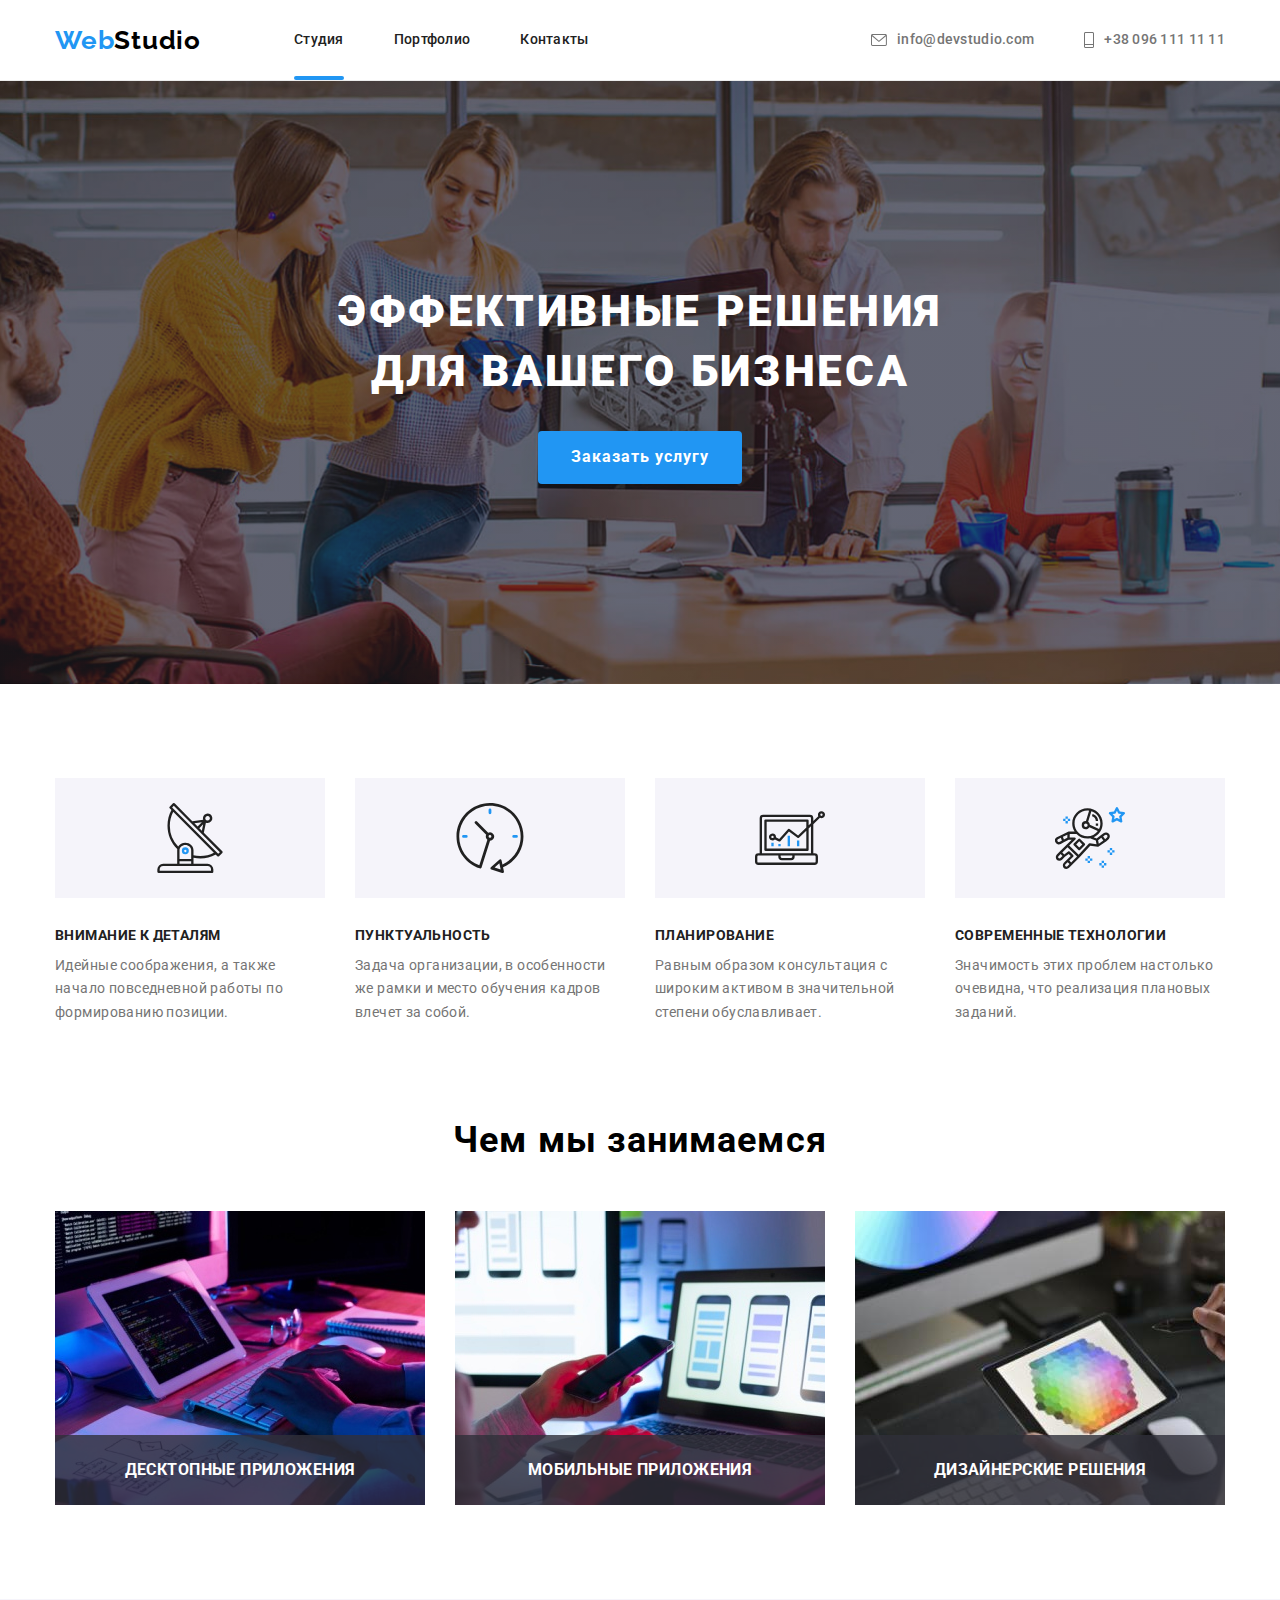
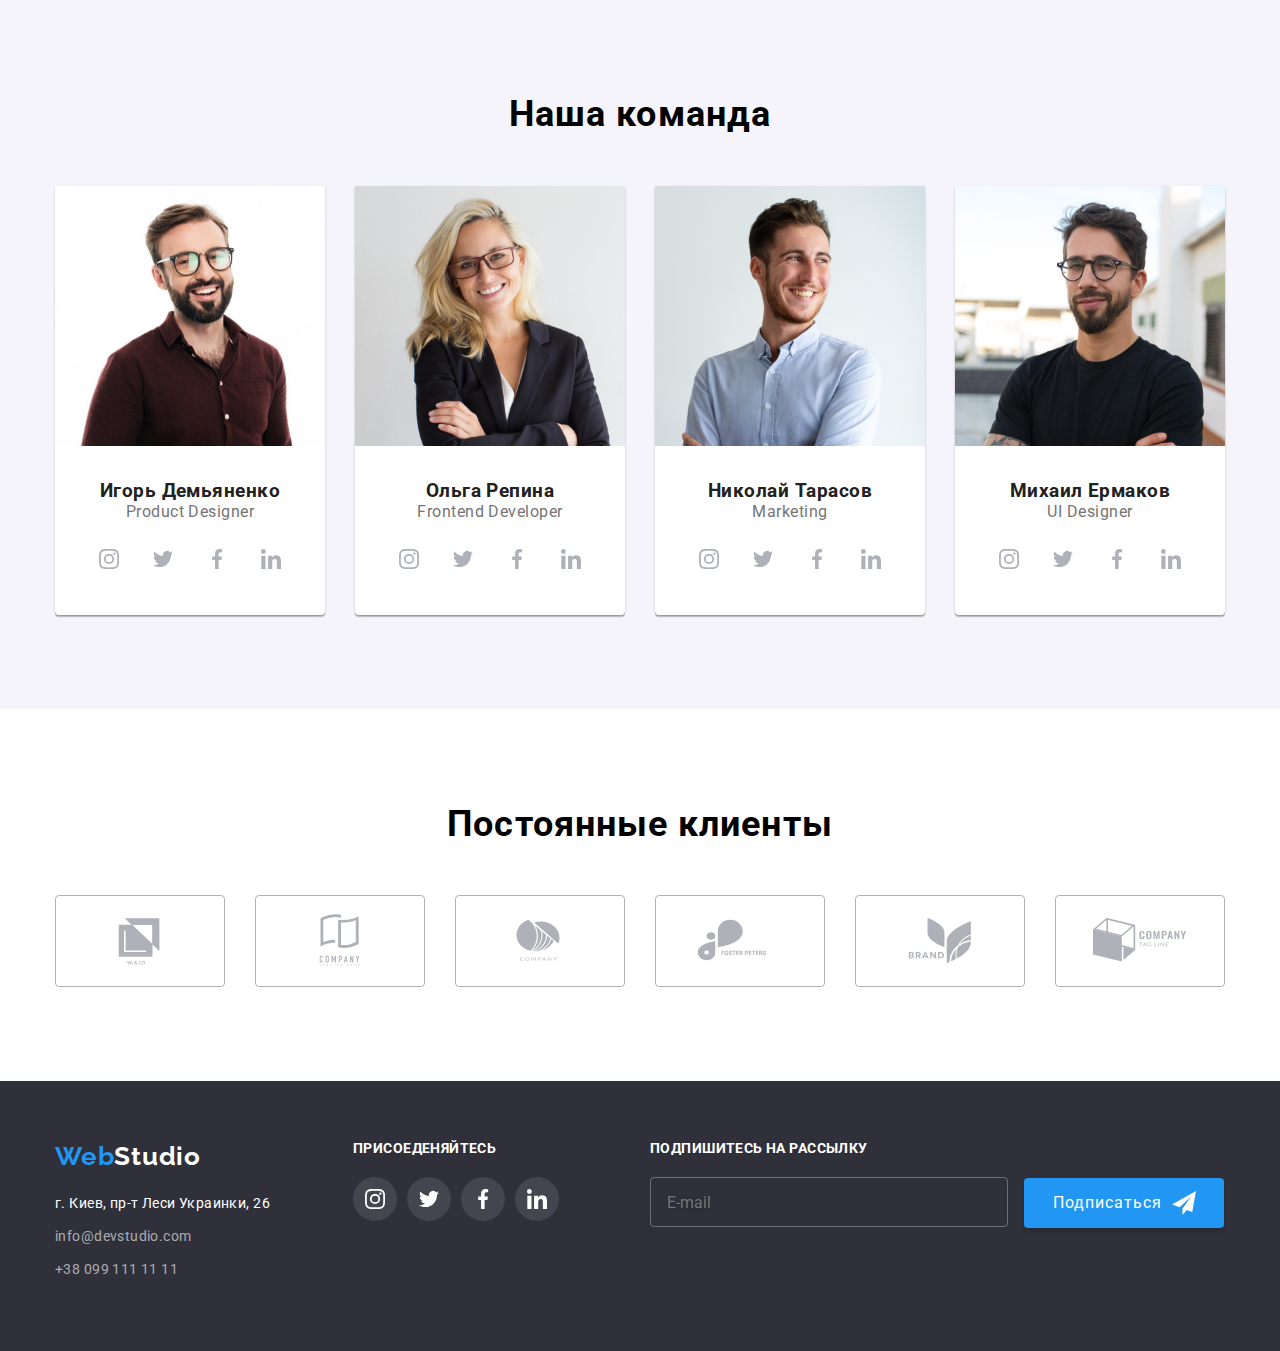
==== index.html @ f3996007 "1" ====
<!DOCTYPE html>
<html lang="en">

<head>
    <meta charset="UTF-8">
    <meta http-equiv="X-UA-Compatible" content="IE=edge">
    <meta name="viewport" content="width=device-width, initial-scale=1.0">
    <title>WebStudio</title>
    <link rel="stylesheet" href="./css/main.min.css">
    <link href="https://fonts.googleapis.com/css2?family=Raleway:wght@700&family=Roboto:wght@400;500;700;900&display=swap"
        rel="stylesheet">
    <!--<link rel="stylesheet" href="./css/styles.css">-->
</head>

<body>
    <!--Навигация по сайту-->
    <header class="header">
        <div class="header-container container">
        <nav class="site-nav" >
            <a href="./index.html" class="logo"><span class="logo-blue">Web</span><span class="logo-black">Studio</span></a>
            <ul class="site-nav site-nav__list" >
                <li class="site-nav__item"> <a href="./index.html" class="site-nav__link site-nav__link--current" >Студия</a></li>
                <li class="site-nav__item"> <a href="./portfolio.html" class="site-nav__link" >Портфолио</a></li>
                <li class="site-nav__item"> <a href="#" class="site-nav__link" >Контакты</a></li>
            </ul>
        </nav>
        <ul class="nav list">
            <li class="nav__item"><a  href="mailto:info@devstudio.com" class="nav__contact "><svg width="10" height="16" class="nav__icon">
                <use href="./images/icons.svg#envelope"></use>
            </svg> info@devstudio.com</a></li>
            <li class="nav__item"><a class="nav__contact " href="tel:+380961111111"><svg  width="16" height="12" class="nav__icon nav__icon--size">
                <use href="./images/icons.svg#phone"></use>
            </svg>+38 096 111 11 11</a></li>
        </ul>
        </div>
    </header>
    <main>
        <!--Герой-->
        <section class="hero">
            <h1 class="hero__text">Эффективные решения<br/> для вашего бизнеса</h1>
            <button type="button" class="hero__button" data-modal-open >Заказать услугу</button>
        </section>

        <section class="section">
            <div class="container">
            <!--заголовок который будет скрыт <h2> Наши ценности </h2>-->
            <ul class="list values">
                <li class="values__item">
                    <div class="values__icon">
                        <svg  width="70px" height="70px">
                            <use href="./images/icons.svg#antenna">
                            </use>
                        </svg>
                    </div>
                    <h3 class="values__heading">Внимание к деталям</h3>
                    <p class="values__text">Идейные соображения, а также начало повседневной работы по формированию позиции.</p>
                </li>
                <li class="values__item">
                    <div class="values__icon">
                        <svg  width="70" height="70">
                            <use href="./images/icons.svg#clock" ></use>
                        </svg>
                    </div>
                    <h3 class="values__heading">Пунктуальность</h3>
                    <p class="values__text">Задача организации, в особенности же рамки и место обучения кадров влечет за собой.</p>
                </li>
                <li class="values__item">
                    <div class="values__icon">
                        <svg  width="70" height="70">
                            <use href="./images/icons.svg#diagram" ></use>
                        </svg>
                    </div>
                    <h3 class="values__heading">Планирование</h3>
                    <p class="values__text">Равным образом консультация с широким активом в значительной степени обуславливает.</p>
                </li>
                <li class="values__item">
                    <div class="values__icon">
                        <svg  width="70" height="70">
                            <use href="./images/icons.svg#astronaut"></use>
                        </svg>
                    </div>
                    <h3 class="values__heading">Современные технологии </h3>
                    <p class="values__text">Значимость этих проблем настолько очевидна, что реализация плановых заданий.</p>
                </li>
            </ul>
            </div>
        </section>
        <!--Чем мы занимаемся-->
        <section class="inform">
            <div class="container">
            <h2 class="title">Чем мы занимаемся</h2>
            <ul class="list inform__list">
                <li class="inform__item"> 
                    <div class="inform__link"> <a href="#"><img src="./images/box1.jpg" width="370" alt="Структура проекта">
                    <div class="inform__title"><h3>Десктопные приложения</h3></div></a></div>
                </li>
                <li class="inform__item"> 
                    <div class="inform__link"> <a href="#"><img src="./images/box2.jpg" width="370" alt="Оптимизация">
                    <div class="inform__title"><h3>Мобильные приложения</h3></div></a></div>
                </li>
                <li class="inform__item"> <div class="inform__link"> <a href="#"><img src="./images/box3.jpg" width="370" alt="Дизайн">
                    <div class="inform__title"><h3>Дизайнерские решения</h3></div></a></div></li>
            </ul>
            </div>
        </section>
        <!--Наша команда-->
        <section class="team section">
            <div class="container">
<h2 class="title">Наша команда</h2>
<ul class="list team__list">
    <li class="team__item"><img src="./images/igor.jpg" width="270" alt="Игорь">
       <div class="team__container"><h3 class="team__title">Игорь Демьяненко</h3>
        <p class="team__text">Product Designer</p>
        <div class="card">
            <ul class="card__list list">
                <li><a href="#"  class="card__link"><svg width="20" height="20" class="card__icon">
                    <use href="./images/icons.svg#instagram"></use>
                </svg></a></li>
                <li><a href="#" class="card__link"><svg width="20" height="20" class="card__icon">
                    <use href="./images/icons.svg#twitter"></use>
                </svg></a></li>
                <li><a href="#" class="card__link"><svg width="20" height="20"class="card__icon">
                    <use href="./images/icons.svg#facebook"></use>
                </svg></a></li>
                <li><a href="#" class="card__link"><svg width="20" height="20"class="card__icon">
                    <use href="./images/icons.svg#linkedin"></use>
                </svg></a></li>
            </ul>
        </div>
        </div>
    </li>
    <li class="team__item"><img src="./images/olga.jpg" width="270" alt="Ольга">
    <div class="team__container"> <h3 class="team__title">Ольга Репина</h3>
        <p class="team__text">Frontend Developer</p>
        <div class="card">
            <ul class="card__list list">
                <li><a href="" class="card__link"><svg width="20" height="20" class="card__icon">
                            <use href="./images/icons.svg#instagram"></use>
                        </svg></a></li>
                <li><a href="" class="card__link"><svg width="20" height="20" class="card__icon">
                            <use href="./images/icons.svg#twitter"></use>
                        </svg></a></li>
                <li><a href="" class="card__link"><svg width="20" height="20" class="card__icon">
                            <use href="./images/icons.svg#facebook"></use>
                        </svg></a></li>
                <li><a href="" class="card__link"><svg width="20" height="20" class="card__icon">
                            <use href="./images/icons.svg#linkedin"></use>
                        </svg></a></li>
            </ul>
        </div>
    </div>
    </li>
    <li class="team__item"><img src="./images/tarasov.jpg" width="270" alt="Николай">
    <div class="team__container"> <h3 class="team__title">Николай Тарасов</h3>
        <p class="team__text">Marketing</p>
        <div class="card">
            <ul class="card__list list">
                <li><a href="" class="card__link"><svg width="20" height="20" class="card__icon">
                            <use href="./images/icons.svg#instagram"></use>
                        </svg></a></li>
                <li><a href="" class="card__link"><svg width="20" height="20" class="card__icon">
                            <use href="./images/icons.svg#twitter"></use>
                        </svg></a></li>
                <li><a href="" class="card__link"><svg width="20" height="20" class="card__icon">
                            <use href="./images/icons.svg#facebook"></use>
                        </svg></a></li>
                <li><a href="" class="card__link"><svg width="20" height="20" class="card__icon">
                            <use href="./images/icons.svg#linkedin"></use>
                        </svg></a></li>
            </ul>
        </div>
    </div>
    </li>
    <li class="team__item"><img src="./images/ermakov.jpg" width="270" alt="Михаил">
        <div class="team__container"><h3 class="team__title">Михаил Ермаков</h3>
        <p class="team__text">UI Designer</p>
        <div class="card">
            <ul class="card__list list">
                <li><a href="" class="card__link"><svg width="20" height="20" class="card__icon">
                            <use href="./images/icons.svg#instagram"></use>
                        </svg></a></li>
                <li><a href="" class="card__link"><svg width="20" height="20" class="card__icon">
                            <use href="./images/icons.svg#twitter"></use>
                        </svg></a></li>
                <li><a href="" class="card__link"><svg width="20" height="20" class="card__icon">
                            <use href="./images/icons.svg#facebook"></use>
                        </svg></a></li>
                <li><a href="" class="card__link"><svg width="20" height="20" class="card__icon">
                            <use href="./images/icons.svg#linkedin"></use>
                        </svg></a></li>
            </ul>
        </div>
    </div>
    </li>
</ul>
            </div>
           <!--Постоянные клиенты-->
        </section>
        <section class="section">
            <div class="container">
                <h2 class="title">Постоянные клиенты</h2>
                    <ul class="client list">
                        <li><a href="#" class="client__link">
                            <svg width="106" height="60">
                            <use href="./images/icons.svg#logo-0"></use></svg></a></li>
                        <li ><a href="#"class="client__link">
                            <svg width="106" height="60">
                            <use href="./images/icons.svg#logo-1"></use></svg></a></li>
                        <li><a href="#" class="client__link">
                            <svg width="106" height="60">
                            <use href="./images/icons.svg#logo-2"></use></svg></a></li>
                        <li><a href="#" class="client__link">
                            <svg width="106" height="60">
                            <use href="./images/icons.svg#logo-3"></use></svg></a></li>
                        <li><a href="#" class="client__link">
                            <svg width="106" height="60">
                            <use href="./images/icons.svg#logo-4"></use></svg></a></li>
                        <li><a href="#" class="client__link">
                            <svg width="106" height="60">
                            <use href="./images/icons.svg#logo-5"></use></svg></a></li>
                    </ul>
            </div>
        </section>
    </main>
    <!--Футер-->
<footer class="footer">
        <div class="container footer__container">
            <div>
            <a href="./index.html" class="footer__logo"><span class="logo-blue">Web</span><span class="logo-white">Studio</span></a>
        <address>
            <ul class="adress list">
                <li class="adress__item"><a href="#" class="adress__link">г. Киев, пр-т Леси Украинки, 26</a> </li>
                <li class="adress__item"><a href="mailto:info@example.com" class="adress__link adress__link--color">info@devstudio.com</a></li>
                <li class="adress__item"><a href="tel:+380991111111" class="adress__link adress__link--color">+38 099 111 11 11</a></li>
            </ul>
        </address>
        </div>
        <div class="join">
            <h3 class="join__title">Присоеденяйтесь</h3>
        <ul class="join__list list">
            <li><a href="#" class="join__link"><svg width="20" height="20" class="join__icon">
                        <use href="./images/icons.svg#instagram"></use>
                    </svg></a></li>
            <li><a href="#" class="join__link"><svg width="20" height="20" class="join__icon">
                        <use href="./images/icons.svg#twitter"></use>
                    </svg></a></li>
            <li><a href="#" class="join__link"><svg width="20" height="20" class="join__icon">
                        <use href="./images/icons.svg#facebook"></use>
                    </svg></a></li>
            <li><a href="#" class="join__link"><svg width="20" height="20" class="join__icon">
                        <use href="./images/icons.svg#linkedin"></use>
                    </svg></a></li>
        </ul>
        </div>
        <form class="footer-form">
            <h3 class="footer-form__title">Подпишитесь на рассылку</h3>
            <div>
            <input type="email" name="mail" placeholder="E-mail" class="footer-form__input"/>
            <button type="submit" class="footer-form__button">Подписаться <svg width="20" height="20" class="footer-form__icon">
                <use href="./images/icons.svg#icon-send-1"></use></svg></button>
            </div>
        </form>
    </div>
      
    </footer>

    <!--модальное окно-->
    <div class="backdrop is-hidden" data-modal>
        <div class="modal">
           <button type="button" class="modal__button" data-modal__button>
            <svg  width="18" height="18" >
            <use href="./images/icons.svg#close-black"></use>
            </svg></button>
            <form class="modal-form">
                <h2 class="modal-form__title">Оставьте свои данные, мы вам перезвоним</h2>
                <div class="modal-form__container">
                    <label for="name" class="modal-form__label">Имя</label>
                    <div class="modal-form__box">
                    <input class="modal-form__input" type="text" name="name" id="name"/>
                    <svg width="18" height="18" class="modal-form__icon">
                    <use href="./images/icons.svg#person-black"></use>
                    </svg>
                    </div>
                
                </div>
                <div class="modal-form__container">
                    <label for="tel" class="modal-form__label">Телефон</label>
                    <div class="modal-form__box">
                    <input class="modal-form__input" type="tel" name="tel" id="tel"/>
                    <svg width="18" height="18" class="modal-form__icon">
                    <use href="./images/icons.svg#phone-black"></use>
                    </svg> 
                    </div>
                </div>
                <div class="modal-form__container">
                    <label for="mail" class="modal-form__label">Почта</label>
                    <div class="modal-form__box">
                    <input class="modal-form__input" type="email" name="mail" id="mail"/>
                    <svg width="18" height="18" class="modal-form__icon">
                    <use href="./images/icons.svg#email-black"></use>
                    </svg>     
                    </div>
                </div>
                <div class="modal-form__container">
                    <label for="comment" class="modal-form__label">Комментарий</label>

                    <textarea class="modal-form__textarea" name="comment" id="comment" cols="" rows="10" placeholder="Введите текст"></textarea> 
                    
                </div>
                <div class="checkbox">
                    <input class="checkbox__input" type="checkbox" name="police" id="police"/>
                    <label for="police" class="checkbox__input">Соглашаюсь с рассылкой и принимаю <a href="" class="checkbox__link">Условия договора</a></label>
                </div>
               
                        <button type="submit" class="modal-form__button">Отправить </button>
                                    
            </form>
        </div>

    </div>
    <script src="./js/modal.js"></script>
</body>

</html>
---- css/main.min.css ----
/*! modern-normalize v1.1.0 | MIT License | https://github.com/sindresorhus/modern-normalize */*,::before,::after{-webkit-box-sizing:border-box;box-sizing:border-box}html{line-height:1.15;-webkit-text-size-adjust:100%;-moz-tab-size:4;-o-tab-size:4;tab-size:4}body{margin:0;font-family:system-ui,-apple-system,"Segoe UI",Roboto,Helvetica,Arial,sans-serif,"Apple Color Emoji","Segoe UI Emoji"}hr{height:0;color:inherit}abbr[title]{-webkit-text-decoration:underline dotted;text-decoration:underline dotted}b,strong{font-weight:bolder}code,kbd,samp,pre{font-family:ui-monospace, SFMono-Regular, Consolas, 'Liberation Mono', Menlo, monospace;font-size:1em}small{font-size:80%}sub,sup{font-size:75%;line-height:0;position:relative;vertical-align:baseline}sub{bottom:-0.25em}sup{top:-0.5em}table{text-indent:0;border-color:inherit}button,input,optgroup,select,textarea{font-family:inherit;font-size:100%;line-height:1.15;margin:0}button,select{text-transform:none}button,[type='button'],[type='reset'],[type='submit']{-webkit-appearance:button}::-moz-focus-inner{border-style:none;padding:0}:-moz-focusring{outline:1px dotted ButtonText}:-moz-ui-invalid{box-shadow:none}legend{padding:0}progress{vertical-align:baseline}::-webkit-inner-spin-button,::-webkit-outer-spin-button{height:auto}[type='search']{-webkit-appearance:textfield;outline-offset:-2px}::-webkit-search-decoration{-webkit-appearance:none}::-webkit-file-upload-button{-webkit-appearance:button;font:inherit}summary{display:list-item}body{font-family:Roboto, sans-serif;background-color:var(--white-color);color:var(--primary-text-color)}h1,h2,h3,p{margin-top:0;margin-bottom:0}.container{width:1200px;padding:0 15px;margin-top:0;margin-bottom:0;margin-left:auto;margin-right:auto}.section{padding-bottom:94px;padding-top:94px}.list{padding:0;margin:0;list-style:none}.title{margin-bottom:50px;font-weight:bold;font-size:36px;line-height:1.17;text-align:center;letter-spacing:0.03em;color:var(--title-text-color)}.header{border-bottom:1px solid #ececec}.header-container,.logo{display:-webkit-box;display:-ms-flexbox;display:flex;-webkit-box-align:center;-ms-flex-align:center;align-items:center}.logo{margin-right:93px;font-family:Raleway;font-weight:bold;font-size:26px;line-height:1.19;letter-spacing:0.03em}.logo-blue{color:#2196f3}.logo-black{color:#000000}.logo-white{color:#fff}.site-nav{display:-webkit-box;display:-ms-flexbox;display:flex;margin:0 0 0 0}.site-nav:last-child{margin-right:0}.site-nav__list{padding:0;margin:0;list-style:none}.site-nav__link{display:block;padding-top:32px;padding-bottom:32px;font-weight:500;position:relative;color:currentColor;font-size:14px;line-height:1.14;letter-spacing:0.02em;color:#212121;-webkit-transition:color 250ms cubic-bezier(0.4, 0, 0.2, 1);transition:color 250ms cubic-bezier(0.4, 0, 0.2, 1)}.site-nav__link:hover,.site-nav__link:focus{color:#2196f3}.site-nav .site-nav__item{margin-right:50px}.site-nav a{color:#212121;text-decoration:none}.site-nav__link--current:after{border-radius:2px;content:"";position:absolute;display:block;width:100%;height:4px;left:0;bottom:0;background-color:#2196F3}.nav{display:-webkit-box;display:-ms-flexbox;display:flex;margin-left:auto}.nav .nav__item+.nav__item{margin-left:50px}.nav__contact{display:-webkit-box;display:-ms-flexbox;display:flex;-webkit-box-align:center;-ms-flex-align:center;align-items:center;text-align:center;-webkit-box-pack:center;-ms-flex-pack:center;justify-content:center;color:#757575;font-weight:500;font-size:14px;line-height:1.14;letter-spacing:0.02em;text-decoration:none;-webkit-transition:color 250ms cubic-bezier(0.4, 0, 0.2, 1);transition:color 250ms cubic-bezier(0.4, 0, 0.2, 1);fill:#757575}.nav__contact:hover,.nav__contact:focus{color:#2196f3;fill:#2196f3}.nav__icon{margin-right:10px;width:16px;height:12px}.nav__icon:hover,.nav__icon:focus{fill:#2196f3}.nav__icon--size{width:10px;height:16px}.hero{background-image:-webkit-gradient(linear, left top, right top, from(rgba(47,48,58,0.4)), to(rgba(47,48,58,0.4))),url(../images/img-hero.jpg);background-image:linear-gradient(to right, rgba(47,48,58,0.4), rgba(47,48,58,0.4)),url(../images/img-hero.jpg);max-width:1600px;margin-left:auto;margin-right:auto;background-repeat:no-repeat;background-position:center;background-size:cover;padding:200px 0 200px 0;background-color:#2f303a;text-align:center}.hero__text{margin-bottom:30px;font-weight:900;font-size:44px;line-height:1.37;text-align:center;text-transform:uppercase;letter-spacing:0.06em;color:#fff}.hero__button{padding:10px 32px;min-width:200px;border:1px solid transparent;border-radius:4px;cursor:pointer;font-weight:bold;font-size:16px;line-height:1.88;letter-spacing:0.06em;color:#fff;background-color:#2196f3}.values{display:-webkit-box;display:-ms-flexbox;display:flex}.values__item{width:270px}.values .values__item+.values__item{margin-left:30px}.values__heading{margin-top:0;margin-bottom:10px;font-weight:bold;font-size:14px;line-height:1.14;text-transform:uppercase;letter-spacing:0.03em;color:#212121}.values__icon{display:-webkit-box;display:-ms-flexbox;display:flex;-webkit-box-align:center;-ms-flex-align:center;align-items:center;-webkit-box-pack:center;-ms-flex-pack:center;justify-content:center;width:270px;height:120px;background-color:#f5f4fa;margin-bottom:30px}.values__text{margin-top:0;margin-bottom:0;font-weight:normal;font-size:14px;line-height:1.71;letter-spacing:0.03em;color:#757575}.inform{padding-bottom:94px}.inform__list{display:-webkit-box;display:-ms-flexbox;display:flex}.inform__list .inform__item+.inform__item{margin-left:30px}.inform__link{position:relative}.inform__link img{display:block}.inform__title{position:absolute;bottom:0;width:100%;background:rgba(47,48,58,0.8);font-size:14px;line-height:16px;text-align:center;letter-spacing:0.03em;text-transform:uppercase;-webkit-box-pack:center;-ms-flex-pack:center;justify-content:center;display:-webkit-box;display:-ms-flexbox;display:flex;-webkit-box-align:center;-ms-flex-align:center;align-items:center;padding:27px 0 27px 0;color:#FFFFFF}.team{background-color:#f5f4fa}.team__list{display:-webkit-box;display:-ms-flexbox;display:flex}.team__container{margin-top:0;margin-bottom:0;margin-bottom:4px;text-align:center;font-weight:500;font-size:16px;line-height:1.19;letter-spacing:0.03em;color:#212121;padding:30px 0 30px 0}.team__text{margin-top:0;margin-bottom:0;text-align:center;font-weight:normal;font-size:16px;line-height:1.19;letter-spacing:0.03em;color:#757575}.team__item{-webkit-box-shadow:0px 1px 3px rgba(0,0,0,0.12),0px 1px 1px rgba(0,0,0,0.14),0px 2px 1px rgba(0,0,0,0.2);box-shadow:0px 1px 3px rgba(0,0,0,0.12),0px 1px 1px rgba(0,0,0,0.14),0px 2px 1px rgba(0,0,0,0.2);border-radius:0px 0px 4px 4px;background-color:#fff}.team__list .team__item+.team__item{margin-left:30px}.card{-webkit-box-align:center;-ms-flex-align:center;align-items:center;width:206px;height:44px;text-align:center;-webkit-box-pack:center;-ms-flex-pack:center;justify-content:center;margin:16px 32px 0px 32px}.card__list{display:-webkit-box;display:-ms-flexbox;display:flex;cursor:pointer;fill:#fff}.card__list li+li{margin-left:10px}.card__link{fill:#afb1b8;display:-webkit-box;display:-ms-flexbox;display:flex;width:44px;height:44px;border-radius:50%;background-color:#fff;-webkit-box-align:center;-ms-flex-align:center;align-items:center;-webkit-box-pack:center;-ms-flex-pack:center;justify-content:center}.card__link:hover,.card__link:focus{fill:#fff;background-color:#2196f3}.card__icon{color:currentColor;-webkit-transition:250ms var cubic-bezier(0.4, 0, 0.2, 1);transition:250ms var cubic-bezier(0.4, 0, 0.2, 1)}.card__icon:hover,.card__icon:focus{background-color:#2196f3;fill:#fff}.client{display:-webkit-box;display:-ms-flexbox;display:flex;text-align:center;-webkit-box-pack:center;-ms-flex-pack:center;justify-content:center}.client li+li{margin-left:30px}.client__link{display:-webkit-box;display:-ms-flexbox;display:flex;-webkit-box-align:center;-ms-flex-align:center;align-items:center;-webkit-box-pack:center;-ms-flex-pack:center;justify-content:center;width:170px;height:92px;border:1px solid #afb1b8;-webkit-box-sizing:border-box;box-sizing:border-box;border-radius:4px;fill:#afb1b8;-webkit-transition:250ms cubic-bezier(0.4, 0, 0.2, 1);transition:250ms cubic-bezier(0.4, 0, 0.2, 1)}.client__link:hover,.client__link:focus{fill:#2196f3;border:1px solid #2196f3}.footer{padding:60px 0 60px 0;background-color:#2f303a}.footer__container{display:-webkit-box;display:-ms-flexbox;display:flex}.footer__logo{display:block;margin-bottom:20px;font-family:Raleway;font-weight:bold;font-size:26px;line-height:1.19;letter-spacing:0.03em;text-decoration:none}.adress{font-style:normal}.adress:last-child{padding-bottom:0}.adress__item{margin-bottom:9px}.adress__link{font-weight:400;font-size:14px;line-height:1.7;letter-spacing:0.03em;color:#fff;text-decoration:none}.adress__link--color{color:rgba(255,255,255,0.6)}.adress__link--color:hover,.adress__link--color:focus{color:#2196f3}.join{-webkit-box-align:center;-ms-flex-align:center;align-items:center;-webkit-box-pack:center;-ms-flex-pack:center;justify-content:center;margin:0 0 95px 83px;width:206px;height:44px}.join__title{font-size:14px;line-height:1.14;letter-spacing:0.03em;text-transform:uppercase;color:#fff}.join__list{margin-top:20px;display:-webkit-box;display:-ms-flexbox;display:flex;cursor:pointer;fill:#fff}.join__list li+li{margin-left:10px}.join__link{display:-webkit-box;display:-ms-flexbox;display:flex;width:44px;height:44px;border-radius:50%;background-color:#fff;-webkit-box-align:center;-ms-flex-align:center;align-items:center;-webkit-box-pack:center;-ms-flex-pack:center;justify-content:center;background:rgba(255,255,255,0.1);-webkit-transition:background-color 250ms cubic-bezier(0.4, 0, 0.2, 1);transition:background-color 250ms cubic-bezier(0.4, 0, 0.2, 1)}.join__link:hover,.join__link:focus{background-color:#2196f3}.join__icon{fill:#fff}.footer-form{margin-left:91px}.footer-form__title{font-size:14px;line-height:1.14;letter-spacing:0.03em;text-transform:uppercase;color:#FFFFFF;margin-bottom:20px}.footer-form__input{width:358px;height:50px;background-color:transparent;border:1px solid rgba(255,255,255,0.3);-webkit-box-sizing:border-box;box-sizing:border-box;-webkit-filter:drop-shadow(0px 4px 4px rgba(0,0,0,0.15));filter:drop-shadow(0px 4px 4px rgba(0,0,0,0.15));border-radius:4px;padding:15px 0 15px 16px}.footer-form__button{position:relative;width:200px;height:50px;font-size:16px;line-height:1.87;letter-spacing:0.06em;color:#FFFFFF;background:#2196F3;-webkit-box-shadow:0px 4px 4px rgba(0,0,0,0.15);box-shadow:0px 4px 4px rgba(0,0,0,0.15);border-radius:4px;margin-left:12px;cursor:pointer;border:none;padding:10px 62px 10px 29px}.footer-form__icon{position:absolute;width:24px;height:24px;top:50%;right:28px;-webkit-transform:translateY(-50%);transform:translateY(-50%);margin-left:10px;fill:#fff}.backdrop{position:fixed;top:0;left:0;width:100%;height:100%;background:rgba(0,0,0,0.2);opacity:1;-webkit-transition:opacity 250ms cubic-bezier(0.4, 0, 0.2, 1);transition:opacity 250ms cubic-bezier(0.4, 0, 0.2, 1)}.modal{position:absolute;top:50%;left:50%;-webkit-transform:translate(-50%, -50%);transform:translate(-50%, -50%);width:528px;height:581px;background-color:#fff;padding:40px}.modal__button{position:absolute;top:8px;right:8px;width:30px;height:30px;border-radius:50%;background:#fff;border:1px solid rgba(0,0,0,0.1);cursor:pointer;display:-webkit-box;display:-ms-flexbox;display:flex;-webkit-box-align:center;-ms-flex-align:center;align-items:center;-webkit-box-pack:center;-ms-flex-pack:center;justify-content:center}.modal__button:hover,.modal__button:focus{fill:#2196F3}.is-hidden{opacity:0;pointer-events:none}.modal-form{display:-webkit-box;display:-ms-flexbox;display:flex;-webkit-box-orient:vertical;-webkit-box-direction:normal;-ms-flex-direction:column;flex-direction:column}.modal-form__title{font-size:20px;line-height:23px;text-align:center;letter-spacing:0.03em;color:#212121;margin-bottom:12px}.modal-form__container{margin-bottom:10px;display:-webkit-box;display:-ms-flexbox;display:flex;-webkit-box-orient:vertical;-webkit-box-direction:normal;-ms-flex-direction:column;flex-direction:column}.modal-form__label{margin-bottom:4px;font-size:12px;line-height:1.17;letter-spacing:0.01em;color:#757575}.modal-form__box{position:relative}.modal-form__icon{position:absolute;top:50%;left:12px;-webkit-transform:translateY(-50%);transform:translateY(-50%)}.modal-form__textarea{width:100%;height:120px;border:1px solid rgba(33,33,33,0.2);border-radius:4px;resize:none;outline:none;cursor:pointer;padding:12px 16px;font-weight:normal;font-size:12px;line-height:1.166;letter-spacing:0.01em;margin-top:4px;-webkit-transition:250ms cubic-bezier(0.4, 0, 0.2, 1);transition:250ms cubic-bezier(0.4, 0, 0.2, 1)}.modal-form__textarea:focus{border-color:#2196f3}.modal-form__textarea::-webkit-input-placeholder{color:rgba(117,117,117,0.5)}.modal-form__textarea:-ms-input-placeholder{color:rgba(117,117,117,0.5)}.modal-form__textarea::-ms-input-placeholder{color:rgba(117,117,117,0.5)}.modal-form__textarea::placeholder{color:rgba(117,117,117,0.5)}.modal-form__input{width:100%;height:40px;border:1px solid rgba(33,33,33,0.2);border-radius:4px;outline:none;cursor:pointer;padding-left:42px;-webkit-transition:250ms cubic-bezier(0.4, 0, 0.2, 1);transition:250ms cubic-bezier(0.4, 0, 0.2, 1);font-weight:normal;font-size:12px;line-height:1.166;letter-spacing:0.01em;margin-top:4px}.modal-form__input:focus{border:1px solid #2196f3;border-radius:4px}.modal-form .modal-form__input:focus+.modal-form__icon{fill:#2196f3}.checkbox{margin-top:20px;margin-bottom:30px}.checkbox__input{font-size:14px;line-height:1.71;letter-spacing:0.03em;color:#757575;width:16px;height:15px}.checkbox__link{color:#2196f3}.modal-form__button{position:absolute;bottom:0;left:50%;border:none;-webkit-transform:translateX(-50%);transform:translateX(-50%);font-size:16px;line-height:1.87;display:-webkit-box;display:-ms-flexbox;display:flex;-webkit-box-pack:center;-ms-flex-pack:center;justify-content:center;-webkit-box-align:center;-ms-flex-align:center;align-items:center;letter-spacing:0.06em;padding:10px 55px 10px 56px;color:#fff;background:#188CE8;-webkit-box-shadow:0px 4px 4px rgba(0,0,0,0.15);box-shadow:0px 4px 4px rgba(0,0,0,0.15);border-radius:4px;cursor:pointer;margin-bottom:40px}.menu-btn{display:-webkit-box;display:-ms-flexbox;display:flex;-webkit-box-pack:center;-ms-flex-pack:center;justify-content:center;margin-bottom:50px}.menu-btn .menu-btn__item+.menu-btn__item{margin-left:8px}.menu-btn__item:hover{-webkit-box-shadow:0px 3px 1px rgba(0,0,0,0.1),0px 1px 2px rgba(0,0,0,0.08),0px 2px 2px rgba(0,0,0,0.12);box-shadow:0px 3px 1px rgba(0,0,0,0.1),0px 1px 2px rgba(0,0,0,0.08),0px 2px 2px rgba(0,0,0,0.12);border-radius:4px}.menu-btn__button{min-width:73px;border:1px solid transparent;border-radius:4px;padding:6px 22px;cursor:pointer;font-weight:500;font-size:16px;line-height:1.62;text-align:center;letter-spacing:0.03em;color:.menu-btn__button title-text-color;background-color:#f5f4fa;-webkit-transition:250ms .menu-btn__button timing-tunction;transition:250ms .menu-btn__button timing-tunction}.menu-btn__button:hover,.menu-btn__button:focus{color:#fff;background-color:#2196f3}.portfolio{display:-webkit-box;display:-ms-flexbox;display:flex;-ms-flex-wrap:wrap;flex-wrap:wrap}.portfolio__item{margin-right:30px;margin-bottom:30px;width:370px;border:1px solid #eeeeee;-webkit-box-sizing:border-box;box-sizing:border-box}.portfolio__item:hover .thump__text{-webkit-transform:translateY(0);transform:translateY(0)}.portfolio__item:hover{border:1px solid #eeeeee;-webkit-box-sizing:border-box;box-sizing:border-box;-webkit-box-shadow:0px 1px 1px rgba(0,0,0,0.12),0px 4px 4px rgba(0,0,0,0.06),1px 4px 6px rgba(0,0,0,0.16);box-shadow:0px 1px 1px rgba(0,0,0,0.12),0px 4px 4px rgba(0,0,0,0.06),1px 4px 6px rgba(0,0,0,0.16)}.portfolio__item:nth-child(3n){margin-right:0}.portfolio__item:nth-last-child(-n+3){margin-bottom:0}.thump{position:relative;overflow:hidden}.thump__text{position:absolute;-webkit-transform:translateY(100%);transform:translateY(100%);width:100%;height:100%;top:0;background-color:rgba(33,150,243,0.9);-webkit-transition:-webkit-transform 250ms cubic-bezier(0.4, 0, 0.2, 1);transition:-webkit-transform 250ms cubic-bezier(0.4, 0, 0.2, 1);transition:transform 250ms cubic-bezier(0.4, 0, 0.2, 1);transition:transform 250ms cubic-bezier(0.4, 0, 0.2, 1), -webkit-transform 250ms cubic-bezier(0.4, 0, 0.2, 1);padding:63px 24px;margin:0;color:#fff;font-size:18px;line-height:1.56}.project{padding:20px 24px}.project__title{margin-bottom:4px;font-style:normal;font-weight:700;font-size:18px;line-height:2;letter-spacing:0.06em;color:#212121}.project__text{font-style:normal;font-weight:400;font-size:16px;line-height:1.9;letter-spacing:0.03em;color:#757575}
/*# sourceMappingURL=main.min.css.map */
---- css/styles.css ----
/*Стили для index.html*/

:root {
  --primary-text-color: #757575; /*цвет основного текста*/
  --title-text-color: #212121; /*вторичный цвет заголовка*/
  --accent-color: #2196f3; /*акцент*/
  --white-color: #ffffff; /*белый цвет*/
  --timing-tunction: cubic-bezier(0.4, 0, 0.2, 1)
}

body {
  font-family: Roboto, sans-serif;
  background-color: var(--white-color);
  color: var(--primary-text-color);
}
/*Обнуление отступов заголовков и параграфов*/
h1,h2,h3,p {
  margin-top: 0;
  margin-bottom: 0;}
/*часто используется*/
.container {
  width: 1200px;
  padding: 0 15px;
  margin-top: 0;
  margin-bottom: 0;
  margin-left: auto;
  margin-right: auto;}

.section {
  padding-bottom: 94px;
  padding-top: 94px;}
.list{
  padding: 0;
  margin: 0;
  list-style: none;}

               /*Навигация по сайту*/
/* Page header*/
.header {
  border-bottom: 1px solid #ececec;}

.header-container,
.logo {
  display: flex;
  align-items: center;}
/*Логотип*/
.logo {
  margin-right: 93px;
  font-family: Raleway;
  font-weight: bold;
  font-size: 26px;
  line-height: 1.19; /* 31/26=1.19 */
  letter-spacing: 0.03em;}

.logo-blue {
  color: var(--accent-color);}
.logo-black {
  color: #000000;}
.logo-white {
  color: var(--white-color);}

.site-nav {
  display: flex;
  margin: 0 0 0 0;}
.site-nav__list  {
  padding: 0;
  margin: 0;
  list-style: none;}
.site-nav__link {
  display: block;
  padding-top: 32px;
  padding-bottom: 32px;
  font-weight: 500;
  position: relative;
   color: currentColor;
  font-size: 14px;
  line-height: 1.14;
  letter-spacing: 0.02em;
  color: var(--title-text-color);
  transition: color 250ms var(--timing-tunction); }
.site-nav .site-nav__item {
  margin-right: 50px;}
.site-nav a {
  color: var(--title-text-color);
  text-decoration: none;}
.site-nav__link--current:after {
  border-radius: 2px;
  content: "";
  position: absolute;
  display: block;
  width: 100%;
  height: 4px;
  left: 0;
  bottom: 0;
  background-color: #2196F3;}
.site-nav :last-child {
    margin-right: 0;}
.site-nav__link:hover,
.site-nav__link:focus {
   color: var(--accent-color);}
.site-nav__link.site-nav__link--current {
   color: var(--accent-color);}

.nav {
  display: flex;
  margin-left: auto;}
.nav .nav__item + .nav__item {
  margin-left: 50px;}
.nav__contact {
  display: flex;
  align-items: center;
  text-align: center;
  justify-content: center;
  color: var(--primary-text-color);
  font-weight: 500;
  font-size: 14px;
  line-height: 1.14;
  letter-spacing: 0.02em;
  text-decoration: none;
  transition: color 250ms var(--timing-tunction);
  fill: var(--primary-text-color);}
.nav__contact:hover,
.nav__contact:focus {
  color: var(--accent-color);
  fill: var(--accent-color);}
.nav__icon {
  margin-right: 10px;
  width: 16px;
  height: 12px;}
.nav__icon--size{
  width: 10px;
  height: 16px;}
.nav__icon:hover,
.nav__icon:focus {fill: var(--accent-color);}

                 /*Секция-герой*/
.hero {
  background-image: linear-gradient(to right, rgba(47, 48, 58, 0.4), rgba(47, 48, 58, 0.4)),
    url(../images/img-hero.jpg);
  max-width: 1600px;
  margin-left: auto;
  margin-right: auto;
  background-repeat: no-repeat;
  background-position: center;
  background-size: cover;
  padding: 200px 0 200px 0;
  background-color: #2f303a;
  text-align: center;
}
.hero__text {
  margin-bottom: 30px;
  font-weight: 900;
  font-size: 44px;
  line-height: 1.37;
  text-align: center;
  text-transform: uppercase;
  letter-spacing: 0.06em;
  color: var(--white-color);
}
/*Главная кнопка*/
.hero__button {
  padding: 10px 32px;
  min-width: 200px;
  border: 1px solid transparent;
  border-radius: 4px;
  cursor: pointer;
  font-weight: bold;
  font-size: 16px;
  line-height: 1.88;
  letter-spacing: 0.06em;
  color: var(--white-color);
  background-color: var(--accent-color);
}

                        /*Наши ценности*/

.values {
  display: flex;}
.values .values__item + .values__item {
  margin-left: 30px;}
.values__item {
    width: 270px; }
.values__heading{
  margin-top: 0;
  margin-bottom: 10px;
  font-weight: bold;
  font-size: 14px;
  line-height: 1.14;
  text-transform: uppercase;
  letter-spacing: 0.03em;
  color: var(--title-text-color);
}
.values__icon {
  display: flex;
  align-items: center;
  justify-content: center;
  width: 270px;
  height: 120px;
  background-color: #f5f4fa;
  margin-bottom: 30px;
}
.values__text {
  margin-top: 0;
  margin-bottom: 0;
  font-weight: normal;
  font-size: 14px;
  line-height: 1.71;
  letter-spacing: 0.03em;
  color: var(--primary-text-color);
}
/*Чем мы занимаемся*/
.inform {
  padding-bottom: 94px;
}
.inform__list {
  display: flex;}
.inform__list .inform__item + .inform__item {
  margin-left: 30px;}
.inform__link {
  position: relative;
}
.inform__link img {
display: block;}
.inform__title {
position: absolute;
bottom: 0;
width: 100%;
background: rgba(47, 48, 58, 0.8);
font-size: 14px;
line-height: 16px;
text-align: center;
letter-spacing: 0.03em;
text-transform: uppercase;
justify-content: center;
display: flex;
align-items: center;
padding: 27px 0 27px 0;
color: #FFFFFF;}
.title {
  margin-bottom: 50px;
  font-weight: bold;
  font-size: 36px;
  line-height: 1.17;
  text-align: center;
  letter-spacing: 0.03em;
  color: var(--title-text-color);}

                         /*Наша команда*/

.team {
  background-color: #f5f4fa;}
.team__list{
  display: flex;
  background-color: var(--white-color);}
.team__list .team__item + .team__item {
  margin-left: 30px;}
.team__container {
  margin-top: 0;
  margin-bottom: 0;
  margin-bottom: 4px;
  text-align: center;
  font-weight: 500;
  font-size: 16px;
  line-height: 1.19;
  letter-spacing: 0.03em;
  color: var(--title-text-color);
  padding: 30px 0 30px 0;}
.team__text {
  margin-top: 0;
  margin-bottom: 0;
  text-align: center;
  font-weight: normal;
  font-size: 16px;
  line-height: 1.19;
  letter-spacing: 0.03em;
  color: var(--primary-text-color);}
.team__item {
  box-shadow: 0px 1px 3px rgba(0, 0, 0, 0.12), 0px 1px 1px rgba(0, 0, 0, 0.14),
    0px 2px 1px rgba(0, 0, 0, 0.2);
  border-radius: 0px 0px 4px 4px;
}
.card {
  align-items: center;
  width: 206px;
  height: 44px;
  text-align: center;
  justify-content: center;
  margin: 16px 32px 0px 32px;
}
.card__list {
  display: flex;
  cursor: pointer;
  fill: var(--white-color);
}
.card__list li + li {
  margin-left: 10px;
}
.card__link {
  fill: #afb1b8;
  display: flex;
  width: 44px;
  height: 44px;
  border-radius: 50%;
  background-color: var(--white-color);
  align-items: center;
  justify-content: center;
}
.card__icon {
  color: currentColor;
  transition:250ms var(--timing-tunction);
}
.card__icon:hover,
.card__icon:focus {
  background-color: var(--accent-color);
  fill: var(--white-color);
}
.card__link:hover,
.card__link:focus {
  fill: var(--white-color);
  background-color: var(--accent-color);
}
                    /*Постоянные клиенты*/

.client {
  display: flex;
  text-align: center;
  justify-content: center;
}
.client__link {
  display: flex;
  align-items: center;
  justify-content: center;
  width: 170px;
  height: 92px;
  border: 1px solid #afb1b8;
  box-sizing: border-box;
  border-radius: 4px;
  fill: #afb1b8;
  transition:250ms var(--timing-tunction);
}
.client__link:hover,
.client__link:focus {
  fill: var(--accent-color);
  border: 1px solid var(--accent-color);
}
.client li + li {
  margin-left: 30px;}

                          /*Футер*/
.footer {
  padding: 60px 0 60px 0;
  background-color: #2f303a;}
.footer__container {
  display: flex;}
.footer__logo {
  display: block;
  margin-bottom: 20px;
  font-family: Raleway;
  font-weight: bold;
  font-size: 26px;
  line-height: 1.19;
  letter-spacing: 0.03em;
  text-decoration: none;}

.adress {
  font-style: normal;}
.adress :last-child {
  padding-bottom: 0;}
.adress__item {
  margin-bottom: 9px;}
.adress__link{
  font-weight: 400;
  font-size: 14px;
  line-height: 1.7;
  letter-spacing: 0.03em;
  color: var(--white-color);
  text-decoration: none;}
.adress__link--color {
  color: rgba(255, 255, 255, 0.6);}
.adress__link--color:hover,
.adress__link--color:focus {
  color: var(--accent-color);}
 /*присоединяйтесь*/
 .join {
  align-items: center;
  justify-content: center;
  margin: 0 0 95px 83px;
  width: 206px;
  height: 44px;}
.join__title {
  font-size: 14px;
  line-height: 1.14;
  letter-spacing: 0.03em;
  text-transform: uppercase;
  color: var(--white-color);}
.join__list {
  margin-top: 20px;
  display: flex;
  cursor: pointer;
  fill: var(--white-color);}
.join__link {
  display: flex;
  width: 44px;
  height: 44px;
  border-radius: 50%;
  background-color: var(--white-color);
  align-items: center;
  justify-content: center;
  background: rgba(255, 255, 255, 0.1);
  transition: background-color 250ms var(--timing-tunction);}
.join__link:hover,
.join__link:focus {
  background-color: var(--accent-color);}
.join__icon {
  fill: var(--white-color);}
.join__list li + li {
  margin-left: 10px;}
  /*кнопка подписаться*/
.footer-form{
  margin-left: 91px;}
.footer-form__title{
  font-size: 14px;
  line-height: 1.14;
  letter-spacing: 0.03em;
  text-transform: uppercase;
  color: #FFFFFF;
  margin-bottom: 20px;}
.footer-form__input{
  width: 358px;
  height: 50px;
  background-color: transparent;
  border: 1px solid rgba(255, 255, 255, 0.3);
  box-sizing: border-box;
  filter: drop-shadow(0px 4px 4px rgba(0, 0, 0, 0.15));
  border-radius: 4px;
  padding: 15px 0 15px 16px;}
.footer-form__button{
  position: relative;
  width: 200px;
  height: 50px;
  font-size: 16px;
  line-height: 1.87;
  letter-spacing: 0.06em;
  color: #FFFFFF;
  background: #2196F3;
  box-shadow: 0px 4px 4px rgba(0, 0, 0, 0.15);
  border-radius: 4px;
  margin-left: 12px;
  cursor: pointer;
  border: none;
  padding: 10px 62px 10px 29px;
  }
.footer-form__icon {
  position: absolute;
  width: 24px;
  height: 24px;
  top: 50%;
  right: 28px;
  transform: translateY(-50%);
  margin-left: 10px;
  fill: var(--white-color);}
 

/*/////////////////////////////////////////////*/


                   /*модальное окно*/
.backdrop{
  position: fixed;
  top: 0;
  left: 0;
  width: 100%;
  height: 100%;
  background: rgba(0, 0, 0, 0.2);
  opacity: 1;
  transition: opacity 250ms var(--timing-tunction); }
.modal{
  position: absolute;
  top: 50%;
  left: 50%;
  transform: translate(-50%, -50%);
  width: 528px;
  height: 581px;
  background-color: var(--white-color);
  padding: 40px;}
.modal__button {
  position: absolute;
  top: 8px;
  right: 8px;
  width: 30px;
  height: 30px;
  border-radius: 50%;
  background: #FFFFFF;
  border: 1px solid rgba(0, 0, 0, 0.1);
  cursor: pointer;
  display: flex;
  align-items: center;
  justify-content: center;
  cursor: pointer; }
.modal__button:hover,
.modal__button:focus{
  fill: #2196F3;}
.is-hidden {
  opacity: 0;
  pointer-events: none;
}
/*форма*/
.modal-form{
    display: flex;
    flex-direction: column;
}
.modal-form__title{
    font-size: 20px;
    line-height: 23px;
    text-align: center;
    letter-spacing: 0.03em;
    color: #212121;
    margin-bottom: 12px;}
.modal-form__container {
  margin-bottom: 10px;
  display: flex;
  flex-direction: column;}
.modal-form__label {
  margin-bottom: 4px;
  font-size: 12px;
  line-height: 1.17;
  letter-spacing: 0.01em;
  color: #757575;}
.modal-form__box{
  position: relative;}
.modal-form__icon{
  position: absolute;
  top: 50%;
  left: 12px;
  transform: translateY(-50%);}
.modal-form__textarea {
  width: 100%;
  height: 120px;
  border: 1px solid rgba(33, 33, 33, 0.2);
  border-radius: 4px;
  resize: none;
  outline: none;
  cursor: pointer;
  padding: 12px 16px;
  font-weight: normal;
  font-size: 12px;
  line-height: 1.166;
  letter-spacing: 0.01em;
  margin-top: 4px;
  transition: 250ms cubic-bezier(0.4, 0, 0.2, 1);}
.modal-form__input{
    width: 100%;
    height: 40px;
    border: 1px solid rgba(33, 33, 33, 0.2);
    border-radius: 4px;
    outline: none;
    cursor: pointer;
    padding-left: 42px;
    transition: 250ms cubic-bezier(0.4, 0, 0.2, 1);
    font-weight: normal;
    font-size: 12px;
    line-height: 1.166;
    letter-spacing: 0.01em;
    margin-top: 4px;}
.checkbox{
    margin-top: 20px;
    margin-bottom: 30px;}
.checkbox__input{
    font-size: 14px;
    line-height: 1.71;
    letter-spacing: 0.03em;
    color: #757575;
    width: 16px;
    height: 15px;}
.modal-form__button{
    position: absolute;
    bottom: 0;
    left: 50%;
    border: none;
    transform: translateX(-50%);
    font-size: 16px;
    line-height: 1.87;
    display: flex;
    justify-content: center;
    align-items: center;
    letter-spacing: 0.06em;
    padding: 10px 55px 10px 56px;
    color: #FFFFFF;
    background: #188CE8;
    box-shadow: 0px 4px 4px rgba(0, 0, 0, 0.15);
    border-radius: 4px;
    cursor: pointer;
    margin-bottom: 40px;}
.modal-form__input:focus {
    border: 1px solid #2196F3;
    border-radius: 4px;}
.modal-form .modal-form__input:focus +.modal-form__icon{
     fill: #2196F3;}
.modal-form__textarea:focus {
    border-color: var(--accent-color);}
.modal-form__textarea::placeholder {
    color: rgba(117, 117, 117, 0.5);}
    /*Стили для portfolio.html*/

                                    /*Портфолио работ*/
/*Меню кнопок*/
.menu-btn {
  display: flex;
  justify-content: center;
  margin-bottom: 50px;}
.menu-btn .menu-btn__item + .menu-btn__item {
  margin-left: 8px;}
.menu-btn__item:hover {
  box-shadow: 0px 3px 1px rgba(0, 0, 0, 0.1), 0px 1px 2px rgba(0, 0, 0, 0.08),
    0px 2px 2px rgba(0, 0, 0, 0.12);
  border-radius: 4px;}
.menu-btn__button{
  min-width: 73px;
  border: 1px solid transparent;
  border-radius: 4px;
  padding: 6px 22px;
  cursor: pointer;
  font-weight: 500;
  font-size: 16px;
  line-height: 1.62;
  text-align: center;
  letter-spacing: 0.03em;
  color: var(--title-text-color);
  background-color: #f5f4fa;
  transition: 250ms var(--timing-tunction);
  }
.menu-btn__button:hover,
.menu-btn__button:focus {
  color: var(--white-color);
  background-color: var(--accent-color);}
/*portfolio*/
.portfolio {
  display: flex;
  flex-wrap: wrap;}
.portfolio__item {
  margin-right: 30px;
  margin-bottom: 30px;
  width: 370px;
  border: 1px solid #eeeeee;
  box-sizing: border-box;} 
.portfolio__item:nth-child(3n) {
  margin-right: 0;}
.portfolio__item:nth-last-child(-n + 3) {
  margin-bottom: 0;
  }
.portfolio__item:hover .thump__text{transform: translateY(0);}
.portfolio__item:hover {
  border: 1px solid #eeeeee;
  box-sizing: border-box;
  box-shadow: 0px 1px 1px rgba(0, 0, 0, 0.12), 0px 4px 4px rgba(0, 0, 0, 0.06),
  1px 4px 6px rgba(0, 0, 0, 0.16);}
.thump{
  position: relative;
  overflow: hidden;}
.thump__text{
  position: absolute;
  transform: translateY(100%);
  width: 100%;
  height: 100%;
  top: 0;
  background-color: rgba(33, 150, 243, 0.9);
  transition: transform 250ms var(--timing-tunction);
  padding: 63px 24px;
  margin: 0;
  color: var(--white-color);
  font-size: 18px;
  line-height: 1.56;
  }
.project {
  padding: 20px 24px;}
.project__title {
  margin-bottom: 4px;
  font-style: normal;
  font-weight: 700;
  font-size: 18px;
  line-height: 2;
  letter-spacing: 0.06em;
  color: var(--title-text-color);
}
.project__text {
  font-style: normal;
  font-weight: 400;
  font-size: 16px;
  line-height: 1.9;
  letter-spacing: 0.03em;
  color: var(--primary-text-color);
}
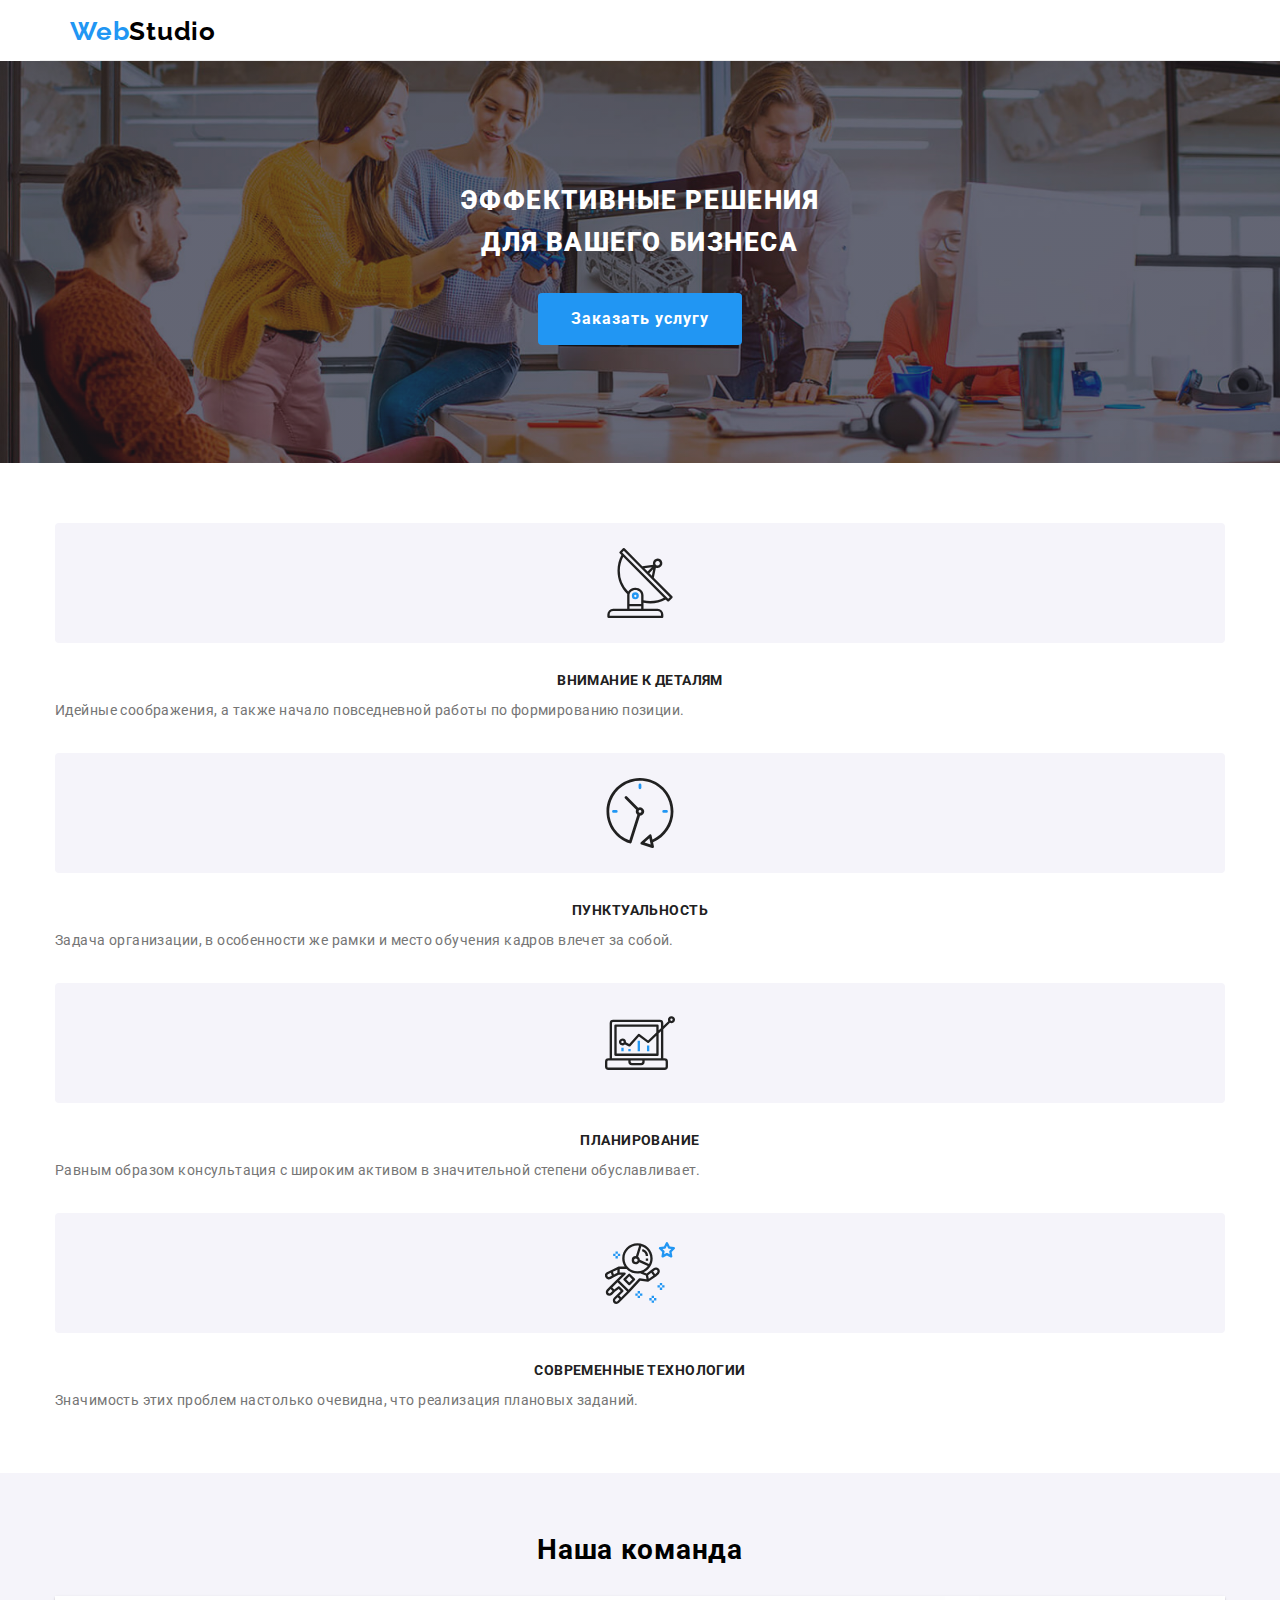
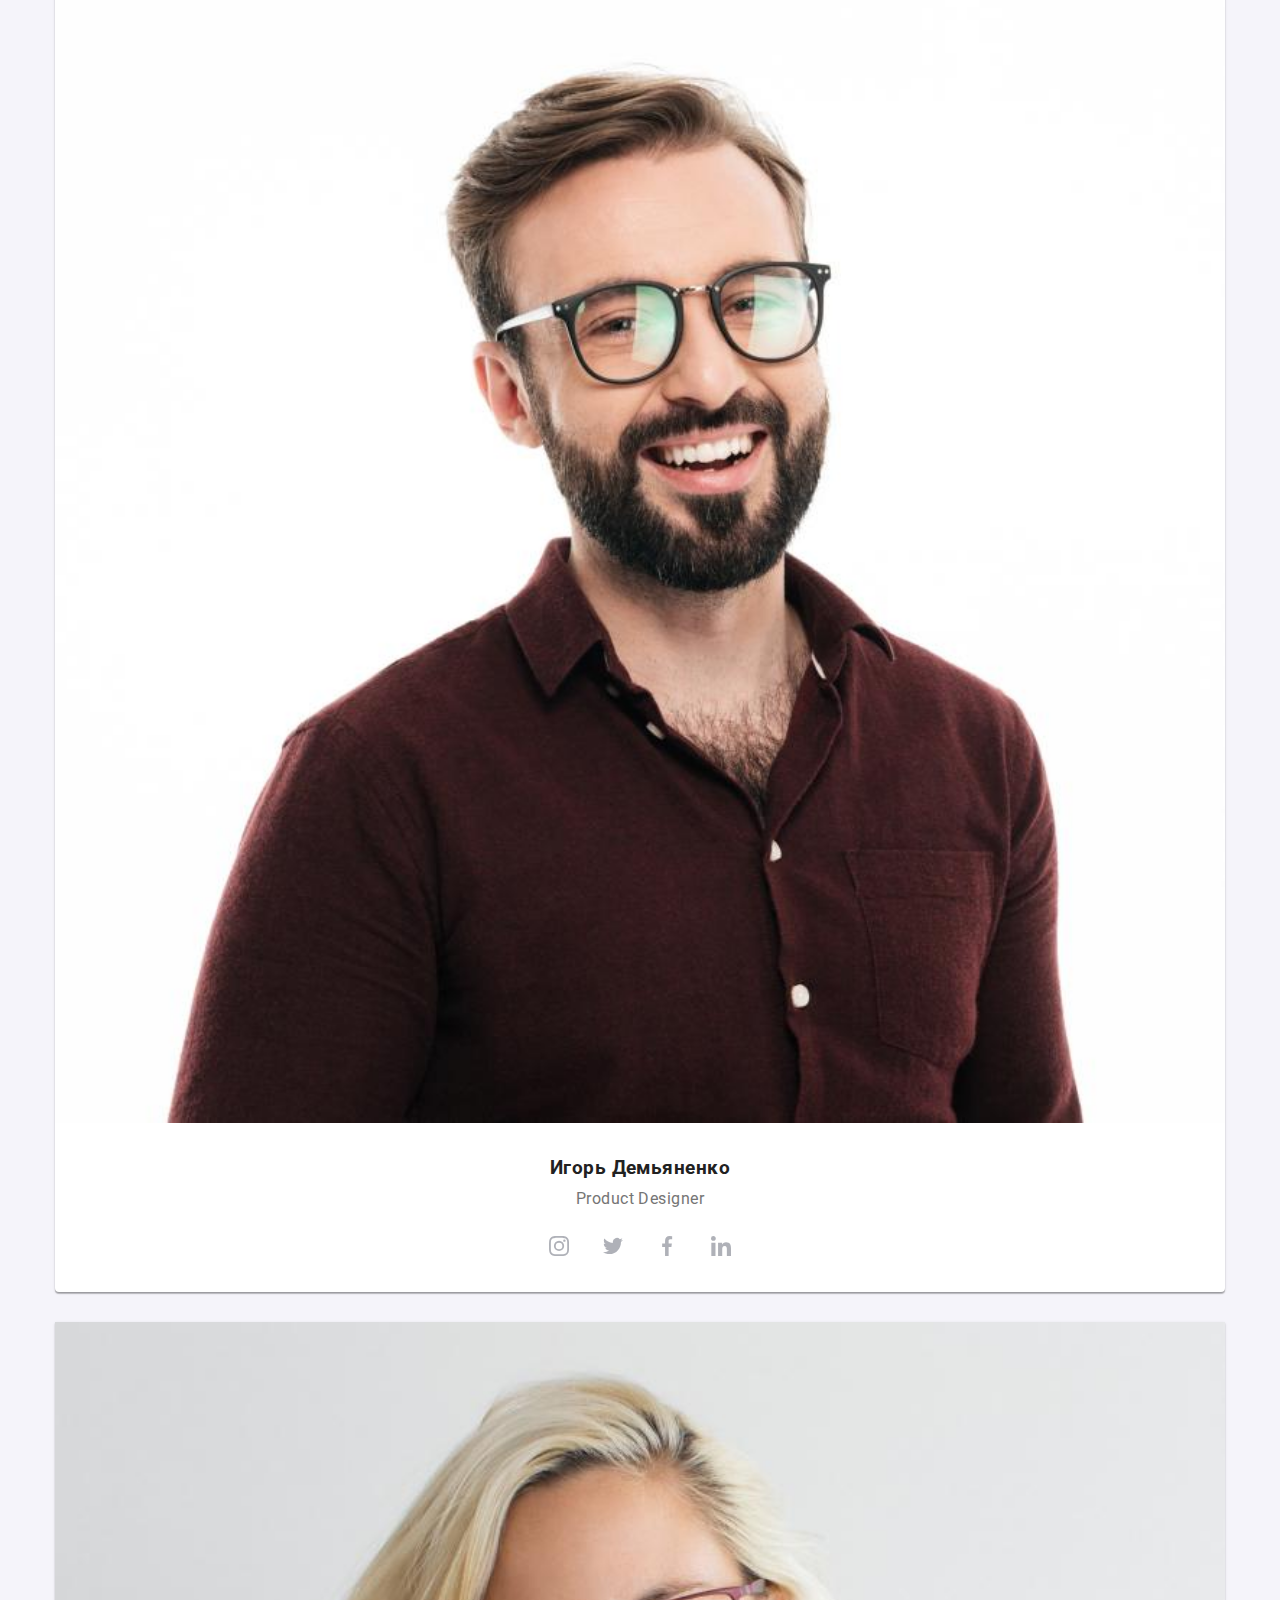
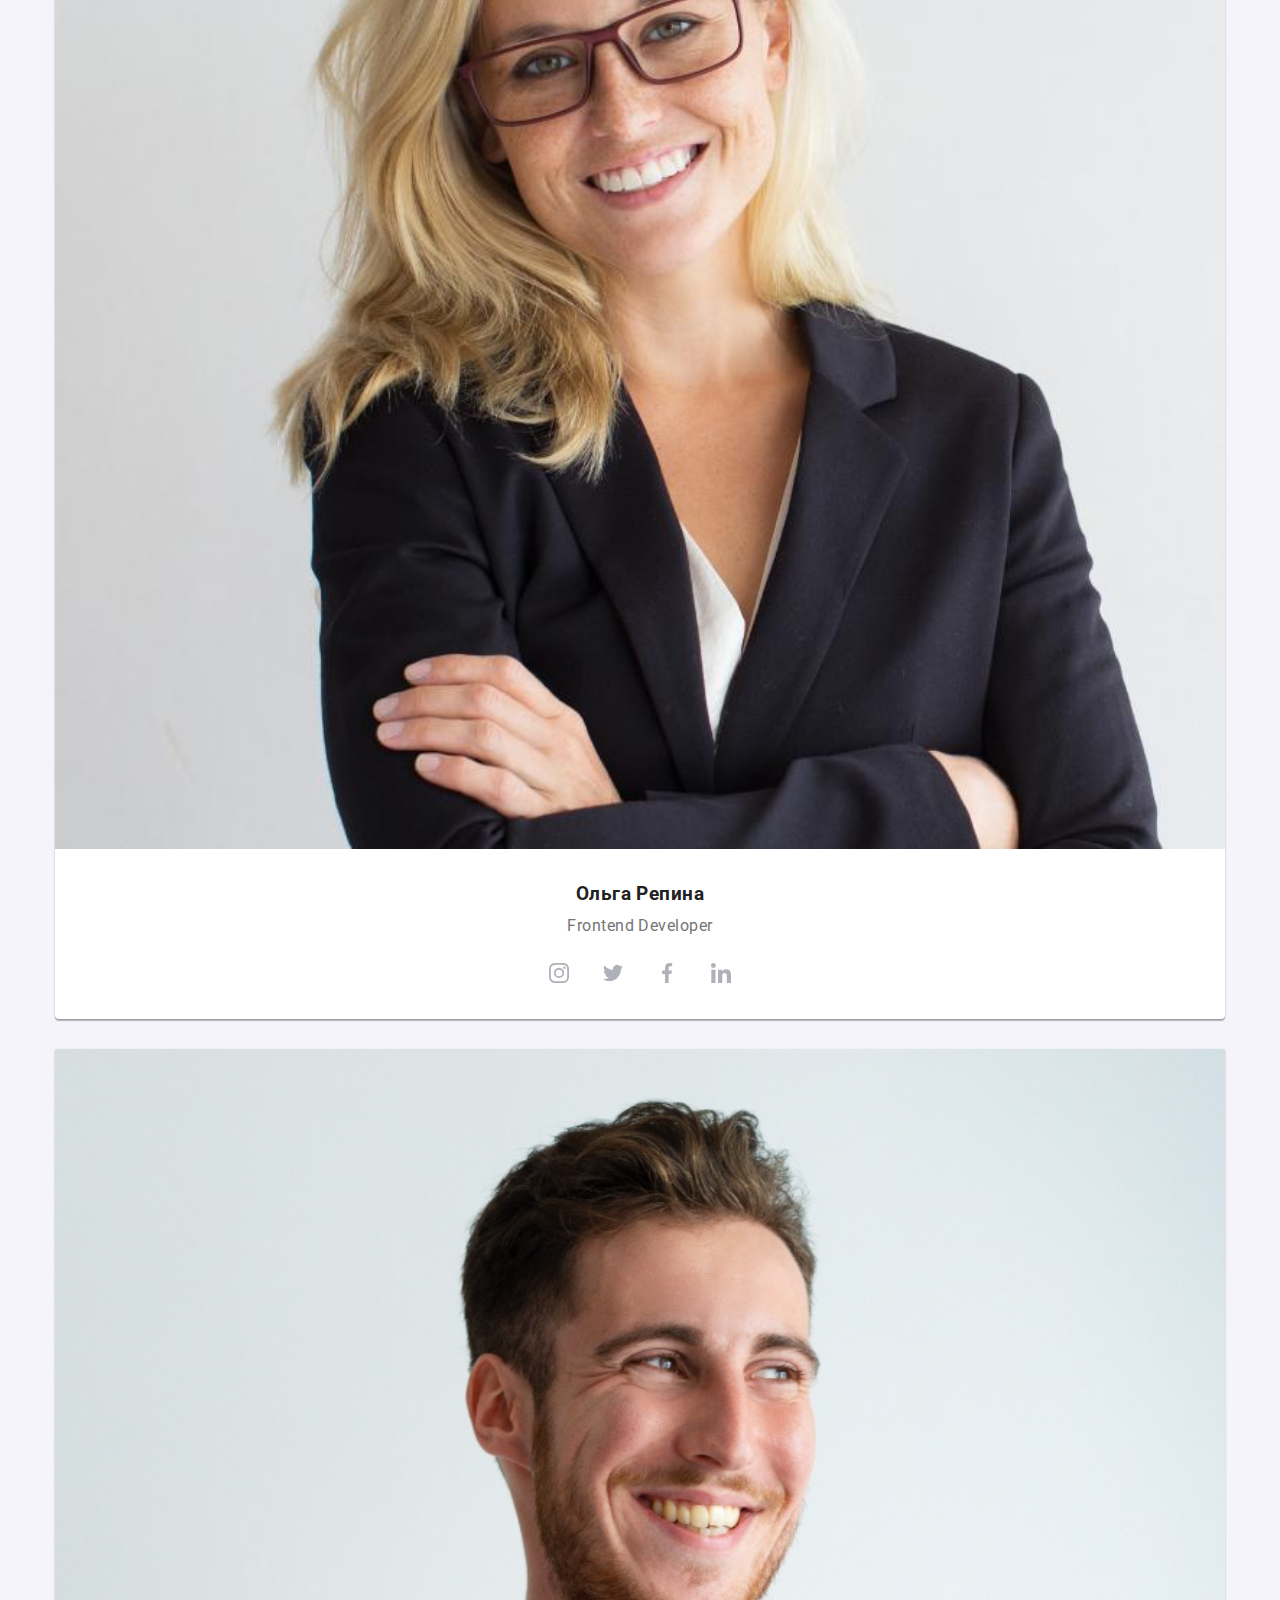
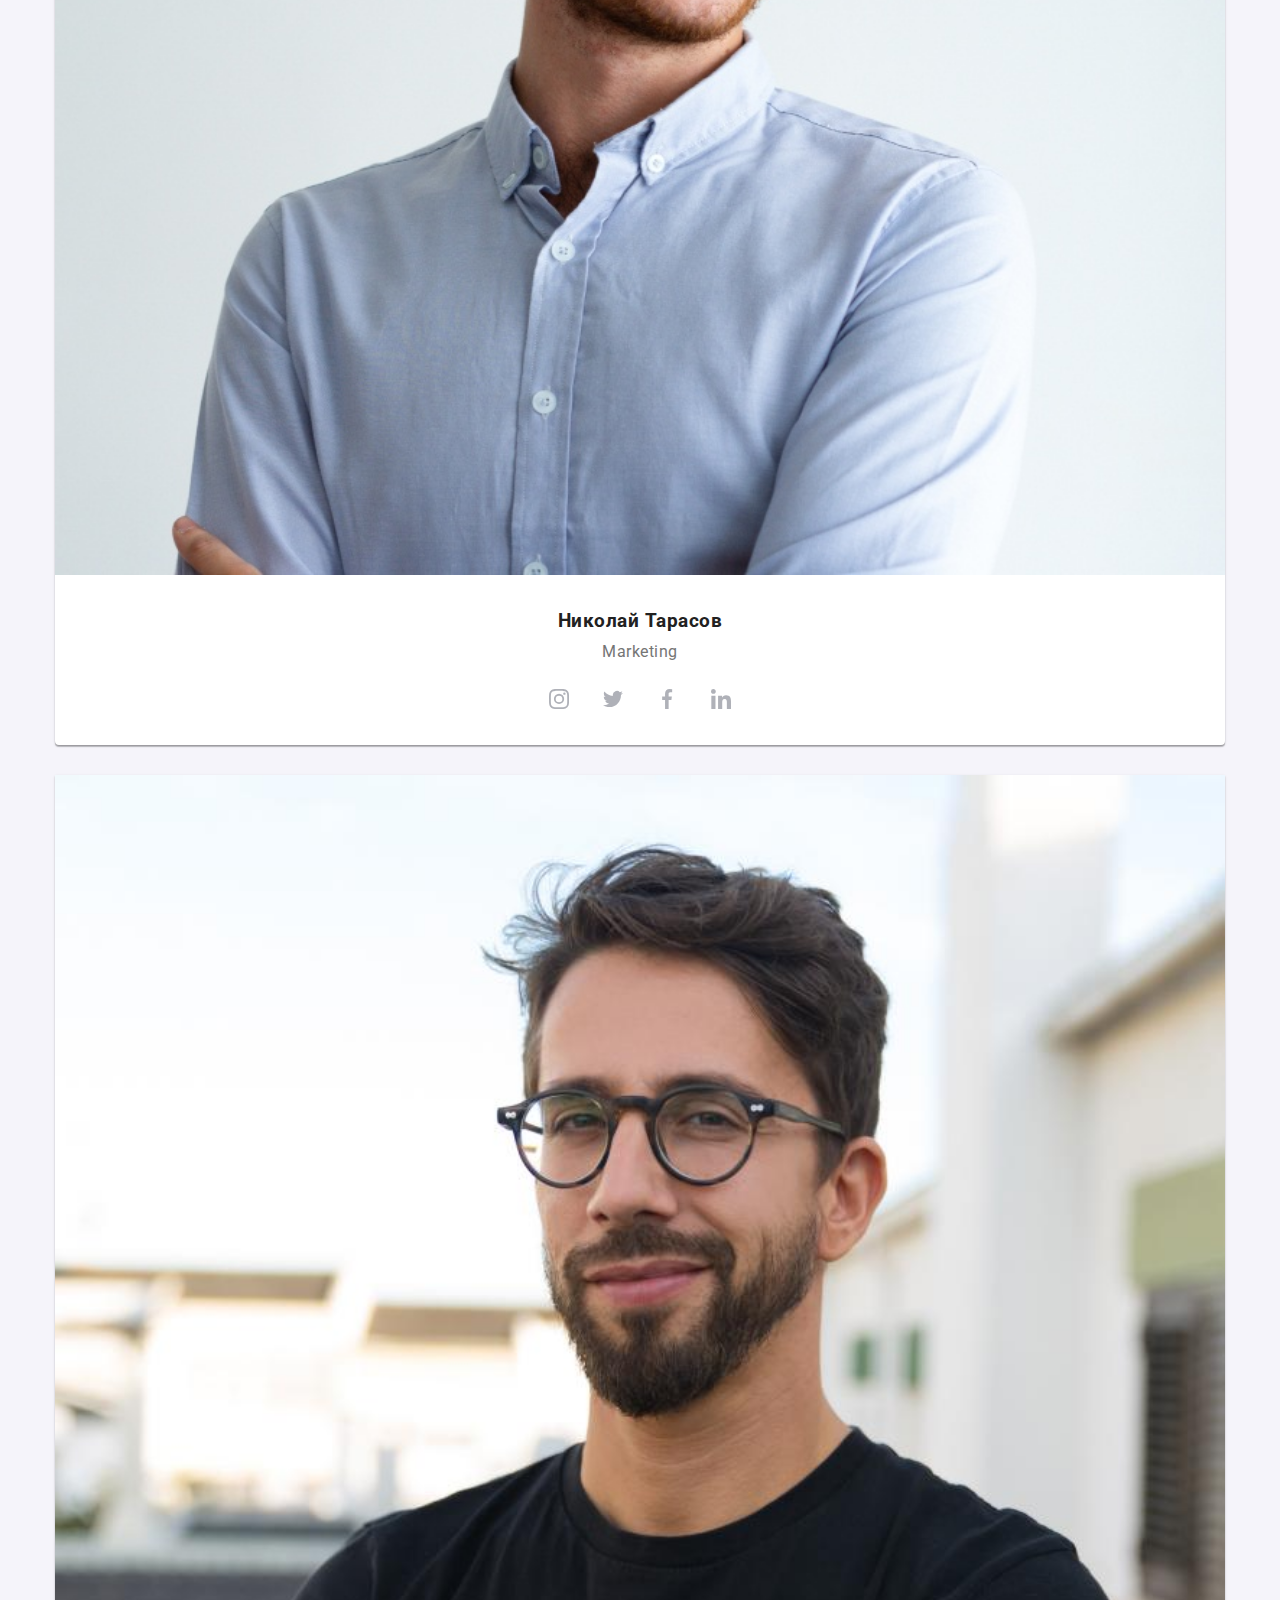
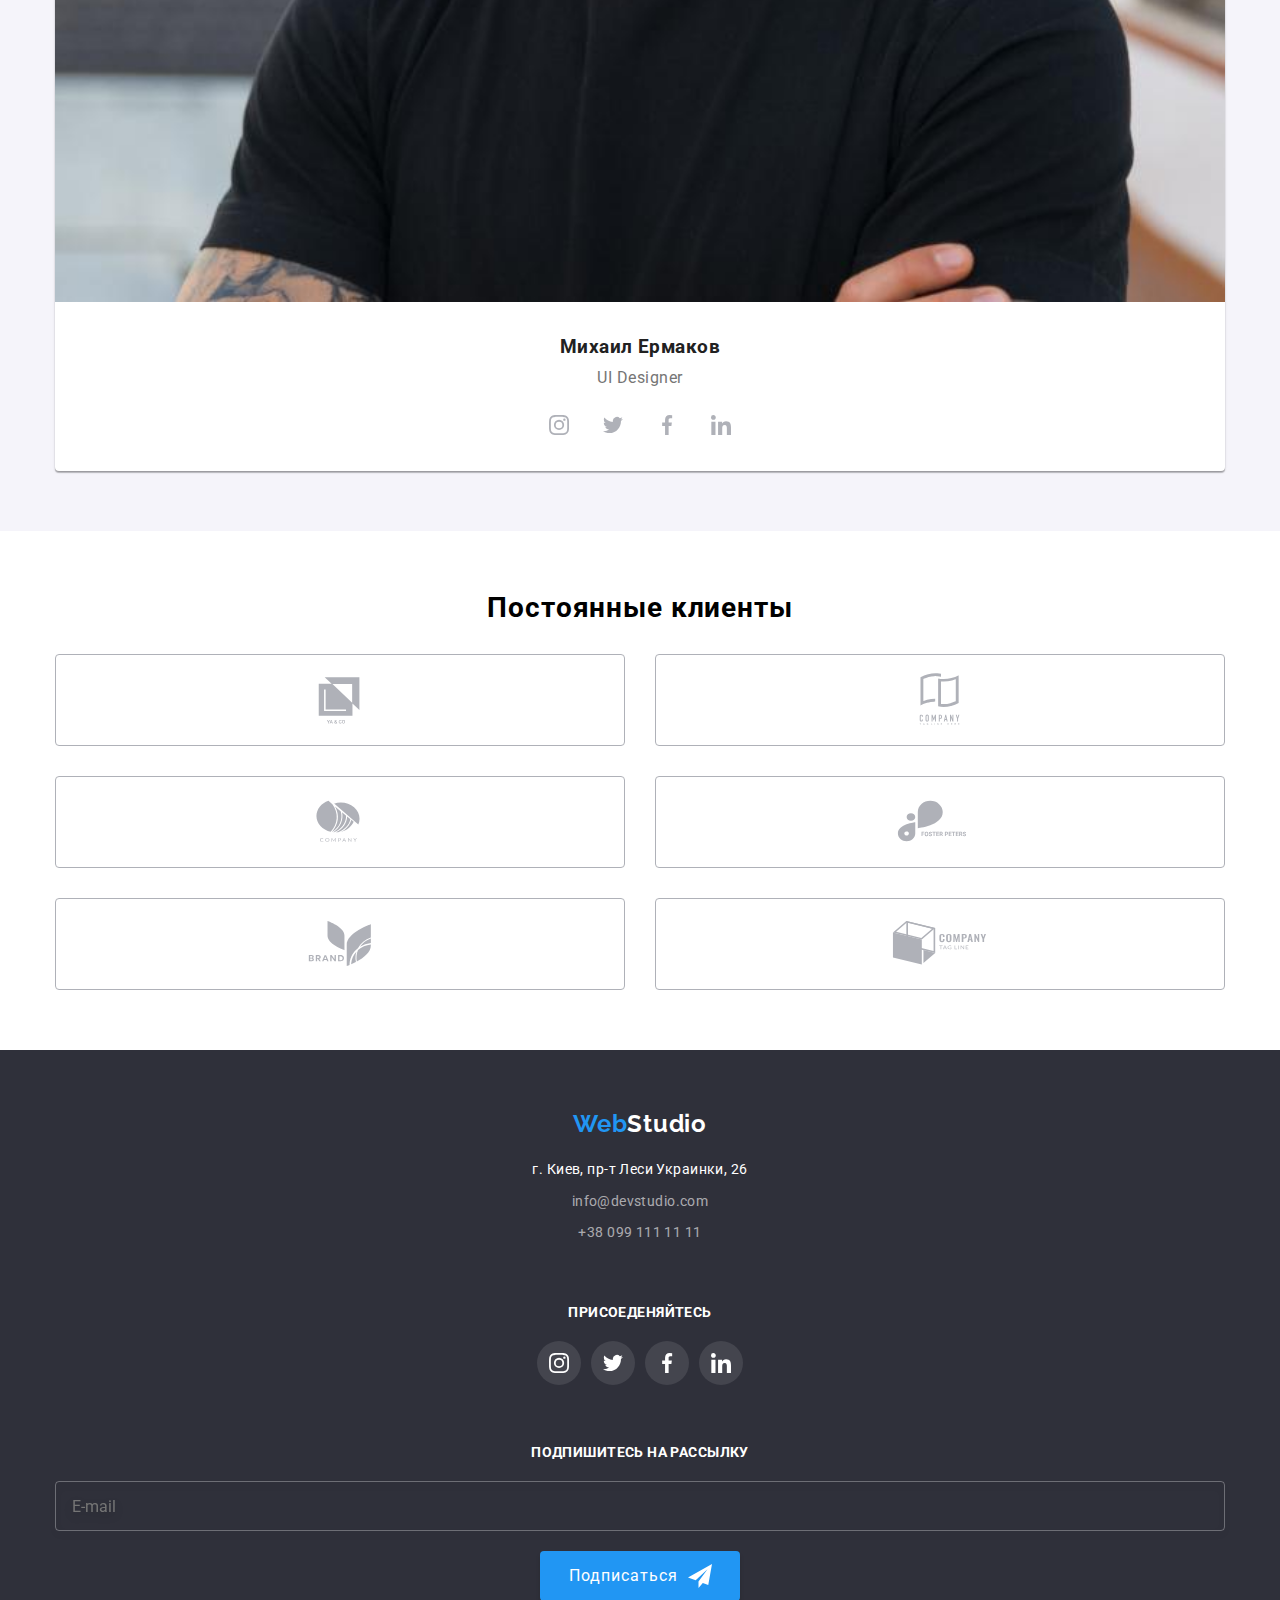
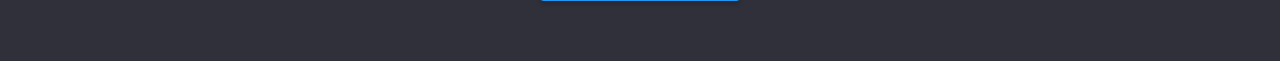
==== commit b01a17a6: "1" ====
--- a/index.html
+++ b/index.html
@@ -14,7 +14,7 @@
 
 <body>
     <!--Навигация по сайту-->
-    <header class="header">
+    <header class="header container">
         <div class="header-container container">
         <nav class="site-nav" >
             <a href="./index.html" class="logo"><span class="logo-blue">Web</span><span class="logo-black">Studio</span></a>
@@ -200,22 +200,22 @@
             <div class="container">
                 <h2 class="title">Постоянные клиенты</h2>
                     <ul class="client list">
-                        <li><a href="#" class="client__link">
+                        <li class="client__item"><a href="#" class="client__link">
                             <svg width="106" height="60">
                             <use href="./images/icons.svg#logo-0"></use></svg></a></li>
-                        <li ><a href="#"class="client__link">
+                        <li class="client__item"><a href="#"class="client__link">
                             <svg width="106" height="60">
                             <use href="./images/icons.svg#logo-1"></use></svg></a></li>
-                        <li><a href="#" class="client__link">
+                        <li class="client__item"><a href="#" class="client__link">
                             <svg width="106" height="60">
                             <use href="./images/icons.svg#logo-2"></use></svg></a></li>
-                        <li><a href="#" class="client__link">
+                        <li class="client__item"><a href="#" class="client__link">
                             <svg width="106" height="60">
                             <use href="./images/icons.svg#logo-3"></use></svg></a></li>
-                        <li><a href="#" class="client__link">
+                        <li class="client__item"><a href="#" class="client__link">
                             <svg width="106" height="60">
                             <use href="./images/icons.svg#logo-4"></use></svg></a></li>
-                        <li><a href="#" class="client__link">
+                        <li class="client__item"><a href="#" class="client__link">
                             <svg width="106" height="60">
                             <use href="./images/icons.svg#logo-5"></use></svg></a></li>
                     </ul>
@@ -254,7 +254,7 @@
         </div>
         <form class="footer-form">
             <h3 class="footer-form__title">Подпишитесь на рассылку</h3>
-            <div>
+            <div class="footer-form__box">
             <input type="email" name="mail" placeholder="E-mail" class="footer-form__input"/>
             <button type="submit" class="footer-form__button">Подписаться <svg width="20" height="20" class="footer-form__icon">
                 <use href="./images/icons.svg#icon-send-1"></use></svg></button>
--- a/css/main.min.css
+++ b/css/main.min.css
@@ -3,5 +3,5 @@
  Consolas,  'Liberation Mono',  Menlo,- monospace;font-size:1em}small{font-size:80%}sub,sup{font-size:75%;line-height:0;position:relative;vertical-align:baseline}sub{bottom:-0.25em}sup{top:-0.5em}table{text-indent:0;border-color:inherit}button,input,optgroup,select,textarea{font-family:inherit;font-size:100%;line-height:1.15;margin:0}button,select{text-transform:none}button,[type='button'],[type='reset'],[type='submit']{-webkit-appearance:button}::-moz-focus-inner{border-style:none;padding:0}:-moz-focusring{outline:1px dotted ButtonText}:-moz-ui-invalid{box-shadow:none}legend{padding:0}progress{vertical-align:baseline}::-webkit-inner-spin-button,::-webkit-outer-spin-button{height:auto}[type='search']{-webkit-appearance:textfield;outline-offset:-2px}::-webkit-search-decoration{-webkit-appearance:none}::-webkit-file-upload-button{-webkit-appearance:button;font:inherit}summary{display:list-item}body{font-family:Roboto, sans-serif;background-color:var(--white-color);color:var(--primary-text-color)}h1,h2,h3,p{margin-top:0;margin-bottom:0}.container{width:1200px;padding:0 15px;margin-top:0;margin-bottom:0;margin-left:auto;margin-right:auto}.section{padding-bottom:94px;padding-top:94px}.list{padding:0;margin:0;list-style:none}.title{margin-bottom:50px;font-weight:bold;font-size:36px;line-height:1.17;text-align:center;letter-spacing:0.03em;color:var(--title-text-color)}.header{border-bottom:1px solid #ececec}.header-container,.logo{display:-webkit-box;display:-ms-flexbox;display:flex;-webkit-box-align:center;-ms-flex-align:center;align-items:center}.logo{margin-right:93px;font-family:Raleway;font-weight:bold;font-size:26px;line-height:1.19;letter-spacing:0.03em}.logo-blue{color:#2196f3}.logo-black{color:#000000}.logo-white{color:#fff}.site-nav{display:-webkit-box;display:-ms-flexbox;display:flex;margin:0 0 0 0}.site-nav:last-child{margin-right:0}.site-nav__list{padding:0;margin:0;list-style:none}.site-nav__link{display:block;padding-top:32px;padding-bottom:32px;font-weight:500;position:relative;color:currentColor;font-size:14px;line-height:1.14;letter-spacing:0.02em;color:#212121;-webkit-transition:color 250ms cubic-bezier(0.4, 0, 0.2, 1);transition:color 250ms cubic-bezier(0.4, 0, 0.2, 1)}.site-nav__link:hover,.site-nav__link:focus{color:#2196f3}.site-nav .site-nav__item{margin-right:50px}.site-nav a{color:#212121;text-decoration:none}.site-nav__link--current:after{border-radius:2px;content:"";position:absolute;display:block;width:100%;height:4px;left:0;bottom:0;background-color:#2196F3}.nav{display:-webkit-box;display:-ms-flexbox;display:flex;margin-left:auto}.nav .nav__item+.nav__item{margin-left:50px}.nav__contact{display:-webkit-box;display:-ms-flexbox;display:flex;-webkit-box-align:center;-ms-flex-align:center;align-items:center;text-align:center;-webkit-box-pack:center;-ms-flex-pack:center;justify-content:center;color:#757575;font-weight:500;font-size:14px;line-height:1.14;letter-spacing:0.02em;text-decoration:none;-webkit-transition:color 250ms cubic-bezier(0.4, 0, 0.2, 1);transition:color 250ms cubic-bezier(0.4, 0, 0.2, 1);fill:#757575}.nav__contact:hover,.nav__contact:focus{color:#2196f3;fill:#2196f3}.nav__icon{margin-right:10px;width:16px;height:12px}.nav__icon:hover,.nav__icon:focus{fill:#2196f3}.nav__icon--size{width:10px;height:16px}.hero{background-image:-webkit-gradient(linear, left top, right top, from(rgba(47,48,58,0.4)), to(rgba(47,48,58,0.4))),url(../images/img-hero.jpg);background-image:linear-gradient(to right, rgba(47,48,58,0.4), rgba(47,48,58,0.4)),url(../images/img-hero.jpg);max-width:1600px;margin-left:auto;margin-right:auto;background-repeat:no-repeat;background-position:center;background-size:cover;padding:200px 0 200px 0;background-color:#2f303a;text-align:center}.hero__text{margin-bottom:30px;font-weight:900;font-size:44px;line-height:1.37;text-align:center;text-transform:uppercase;letter-spacing:0.06em;color:#fff}.hero__button{padding:10px 32px;min-width:200px;border:1px solid transparent;border-radius:4px;cursor:pointer;font-weight:bold;font-size:16px;line-height:1.88;letter-spacing:0.06em;color:#fff;background-color:#2196f3}.values{display:-webkit-box;display:-ms-flexbox;display:flex}.values__item{width:270px}.values .values__item+.values__item{margin-left:30px}.values__heading{margin-top:0;margin-bottom:10px;font-weight:bold;font-size:14px;line-height:1.14;text-transform:uppercase;letter-spacing:0.03em;color:#212121}.values__icon{display:-webkit-box;display:-ms-flexbox;display:flex;-webkit-box-align:center;-ms-flex-align:center;align-items:center;-webkit-box-pack:center;-ms-flex-pack:center;justify-content:center;width:270px;height:120px;background-color:#f5f4fa;margin-bottom:30px}.values__text{margin-top:0;margin-bottom:0;font-weight:normal;font-size:14px;line-height:1.71;letter-spacing:0.03em;color:#757575}.inform{padding-bottom:94px}.inform__list{display:-webkit-box;display:-ms-flexbox;display:flex}.inform__list .inform__item+.inform__item{margin-left:30px}.inform__link{position:relative}.inform__link img{display:block}.inform__title{position:absolute;bottom:0;width:100%;background:rgba(47,48,58,0.8);font-size:14px;line-height:16px;text-align:center;letter-spacing:0.03em;text-transform:uppercase;-webkit-box-pack:center;-ms-flex-pack:center;justify-content:center;display:-webkit-box;display:-ms-flexbox;display:flex;-webkit-box-align:center;-ms-flex-align:center;align-items:center;padding:27px 0 27px 0;color:#FFFFFF}.team{background-color:#f5f4fa}.team__list{display:-webkit-box;display:-ms-flexbox;display:flex}.team__container{margin-top:0;margin-bottom:0;margin-bottom:4px;text-align:center;font-weight:500;font-size:16px;line-height:1.19;letter-spacing:0.03em;color:#212121;padding:30px 0 30px 0}.team__text{margin-top:0;margin-bottom:0;text-align:center;font-weight:normal;font-size:16px;line-height:1.19;letter-spacing:0.03em;color:#757575}.team__item{-webkit-box-shadow:0px 1px 3px rgba(0,0,0,0.12),0px 1px 1px rgba(0,0,0,0.14),0px 2px 1px rgba(0,0,0,0.2);box-shadow:0px 1px 3px rgba(0,0,0,0.12),0px 1px 1px rgba(0,0,0,0.14),0px 2px 1px rgba(0,0,0,0.2);border-radius:0px 0px 4px 4px;background-color:#fff}.team__list .team__item+.team__item{margin-left:30px}.card{-webkit-box-align:center;-ms-flex-align:center;align-items:center;width:206px;height:44px;text-align:center;-webkit-box-pack:center;-ms-flex-pack:center;justify-content:center;margin:16px 32px 0px 32px}.card__list{display:-webkit-box;display:-ms-flexbox;display:flex;cursor:pointer;fill:#fff}.card__list li+li{margin-left:10px}.card__link{fill:#afb1b8;display:-webkit-box;display:-ms-flexbox;display:flex;width:44px;height:44px;border-radius:50%;background-color:#fff;-webkit-box-align:center;-ms-flex-align:center;align-items:center;-webkit-box-pack:center;-ms-flex-pack:center;justify-content:center}.card__link:hover,.card__link:focus{fill:#fff;background-color:#2196f3}.card__icon{color:currentColor;-webkit-transition:250ms var cubic-bezier(0.4, 0, 0.2, 1);transition:250ms var cubic-bezier(0.4, 0, 0.2, 1)}.card__icon:hover,.card__icon:focus{background-color:#2196f3;fill:#fff}.client{display:-webkit-box;display:-ms-flexbox;display:flex;text-align:center;-webkit-box-pack:center;-ms-flex-pack:center;justify-content:center}.client li+li{margin-left:30px}.client__link{display:-webkit-box;display:-ms-flexbox;display:flex;-webkit-box-align:center;-ms-flex-align:center;align-items:center;-webkit-box-pack:center;-ms-flex-pack:center;justify-content:center;width:170px;height:92px;border:1px solid #afb1b8;-webkit-box-sizing:border-box;box-sizing:border-box;border-radius:4px;fill:#afb1b8;-webkit-transition:250ms cubic-bezier(0.4, 0, 0.2, 1);transition:250ms cubic-bezier(0.4, 0, 0.2, 1)}.client__link:hover,.client__link:focus{fill:#2196f3;border:1px solid #2196f3}.footer{padding:60px 0 60px 0;background-color:#2f303a}.footer__container{display:-webkit-box;display:-ms-flexbox;display:flex}.footer__logo{display:block;margin-bottom:20px;font-family:Raleway;font-weight:bold;font-size:26px;line-height:1.19;letter-spacing:0.03em;text-decoration:none}.adress{font-style:normal}.adress:last-child{padding-bottom:0}.adress__item{margin-bottom:9px}.adress__link{font-weight:400;font-size:14px;line-height:1.7;letter-spacing:0.03em;color:#fff;text-decoration:none}.adress__link--color{color:rgba(255,255,255,0.6)}.adress__link--color:hover,.adress__link--color:focus{color:#2196f3}.join{-webkit-box-align:center;-ms-flex-align:center;align-items:center;-webkit-box-pack:center;-ms-flex-pack:center;justify-content:center;margin:0 0 95px 83px;width:206px;height:44px}.join__title{font-size:14px;line-height:1.14;letter-spacing:0.03em;text-transform:uppercase;color:#fff}.join__list{margin-top:20px;display:-webkit-box;display:-ms-flexbox;display:flex;cursor:pointer;fill:#fff}.join__list li+li{margin-left:10px}.join__link{display:-webkit-box;display:-ms-flexbox;display:flex;width:44px;height:44px;border-radius:50%;background-color:#fff;-webkit-box-align:center;-ms-flex-align:center;align-items:center;-webkit-box-pack:center;-ms-flex-pack:center;justify-content:center;background:rgba(255,255,255,0.1);-webkit-transition:background-color 250ms cubic-bezier(0.4, 0, 0.2, 1);transition:background-color 250ms cubic-bezier(0.4, 0, 0.2, 1)}.join__link:hover,.join__link:focus{background-color:#2196f3}.join__icon{fill:#fff}.footer-form{margin-left:91px}.footer-form__title{font-size:14px;line-height:1.14;letter-spacing:0.03em;text-transform:uppercase;color:#FFFFFF;margin-bottom:20px}.footer-form__input{width:358px;height:50px;background-color:transparent;border:1px solid rgba(255,255,255,0.3);-webkit-box-sizing:border-box;box-sizing:border-box;-webkit-filter:drop-shadow(0px 4px 4px rgba(0,0,0,0.15));filter:drop-shadow(0px 4px 4px rgba(0,0,0,0.15));border-radius:4px;padding:15px 0 15px 16px}.footer-form__button{position:relative;width:200px;height:50px;font-size:16px;line-height:1.87;letter-spacing:0.06em;color:#FFFFFF;background:#2196F3;-webkit-box-shadow:0px 4px 4px rgba(0,0,0,0.15);box-shadow:0px 4px 4px rgba(0,0,0,0.15);border-radius:4px;margin-left:12px;cursor:pointer;border:none;padding:10px 62px 10px 29px}.footer-form__icon{position:absolute;width:24px;height:24px;top:50%;right:28px;-webkit-transform:translateY(-50%);transform:translateY(-50%);margin-left:10px;fill:#fff}.backdrop{position:fixed;top:0;left:0;width:100%;height:100%;background:rgba(0,0,0,0.2);opacity:1;-webkit-transition:opacity 250ms cubic-bezier(0.4, 0, 0.2, 1);transition:opacity 250ms cubic-bezier(0.4, 0, 0.2, 1)}.modal{position:absolute;top:50%;left:50%;-webkit-transform:translate(-50%, -50%);transform:translate(-50%, -50%);width:528px;height:581px;background-color:#fff;padding:40px}.modal__button{position:absolute;top:8px;right:8px;width:30px;height:30px;border-radius:50%;background:#fff;border:1px solid rgba(0,0,0,0.1);cursor:pointer;display:-webkit-box;display:-ms-flexbox;display:flex;-webkit-box-align:center;-ms-flex-align:center;align-items:center;-webkit-box-pack:center;-ms-flex-pack:center;justify-content:center}.modal__button:hover,.modal__button:focus{fill:#2196F3}.is-hidden{opacity:0;pointer-events:none}.modal-form{display:-webkit-box;display:-ms-flexbox;display:flex;-webkit-box-orient:vertical;-webkit-box-direction:normal;-ms-flex-direction:column;flex-direction:column}.modal-form__title{font-size:20px;line-height:23px;text-align:center;letter-spacing:0.03em;color:#212121;margin-bottom:12px}.modal-form__container{margin-bottom:10px;display:-webkit-box;display:-ms-flexbox;display:flex;-webkit-box-orient:vertical;-webkit-box-direction:normal;-ms-flex-direction:column;flex-direction:column}.modal-form__label{margin-bottom:4px;font-size:12px;line-height:1.17;letter-spacing:0.01em;color:#757575}.modal-form__box{position:relative}.modal-form__icon{position:absolute;top:50%;left:12px;-webkit-transform:translateY(-50%);transform:translateY(-50%)}.modal-form__textarea{width:100%;height:120px;border:1px solid rgba(33,33,33,0.2);border-radius:4px;resize:none;outline:none;cursor:pointer;padding:12px 16px;font-weight:normal;font-size:12px;line-height:1.166;letter-spacing:0.01em;margin-top:4px;-webkit-transition:250ms cubic-bezier(0.4, 0, 0.2, 1);transition:250ms cubic-bezier(0.4, 0, 0.2, 1)}.modal-form__textarea:focus{border-color:#2196f3}.modal-form__textarea::-webkit-input-placeholder{color:rgba(117,117,117,0.5)}.modal-form__textarea:-ms-input-placeholder{color:rgba(117,117,117,0.5)}.modal-form__textarea::-ms-input-placeholder{color:rgba(117,117,117,0.5)}.modal-form__textarea::placeholder{color:rgba(117,117,117,0.5)}.modal-form__input{width:100%;height:40px;border:1px solid rgba(33,33,33,0.2);border-radius:4px;outline:none;cursor:pointer;padding-left:42px;-webkit-transition:250ms cubic-bezier(0.4, 0, 0.2, 1);transition:250ms cubic-bezier(0.4, 0, 0.2, 1);font-weight:normal;font-size:12px;line-height:1.166;letter-spacing:0.01em;margin-top:4px}.modal-form__input:focus{border:1px solid #2196f3;border-radius:4px}.modal-form .modal-form__input:focus+.modal-form__icon{fill:#2196f3}.checkbox{margin-top:20px;margin-bottom:30px}.checkbox__input{font-size:14px;line-height:1.71;letter-spacing:0.03em;color:#757575;width:16px;height:15px}.checkbox__link{color:#2196f3}.modal-form__button{position:absolute;bottom:0;left:50%;border:none;-webkit-transform:translateX(-50%);transform:translateX(-50%);font-size:16px;line-height:1.87;display:-webkit-box;display:-ms-flexbox;display:flex;-webkit-box-pack:center;-ms-flex-pack:center;justify-content:center;-webkit-box-align:center;-ms-flex-align:center;align-items:center;letter-spacing:0.06em;padding:10px 55px 10px 56px;color:#fff;background:#188CE8;-webkit-box-shadow:0px 4px 4px rgba(0,0,0,0.15);box-shadow:0px 4px 4px rgba(0,0,0,0.15);border-radius:4px;cursor:pointer;margin-bottom:40px}.menu-btn{display:-webkit-box;display:-ms-flexbox;display:flex;-webkit-box-pack:center;-ms-flex-pack:center;justify-content:center;margin-bottom:50px}.menu-btn .menu-btn__item+.menu-btn__item{margin-left:8px}.menu-btn__item:hover{-webkit-box-shadow:0px 3px 1px rgba(0,0,0,0.1),0px 1px 2px rgba(0,0,0,0.08),0px 2px 2px rgba(0,0,0,0.12);box-shadow:0px 3px 1px rgba(0,0,0,0.1),0px 1px 2px rgba(0,0,0,0.08),0px 2px 2px rgba(0,0,0,0.12);border-radius:4px}.menu-btn__button{min-width:73px;border:1px solid transparent;border-radius:4px;padding:6px 22px;cursor:pointer;font-weight:500;font-size:16px;line-height:1.62;text-align:center;letter-spacing:0.03em;color:.menu-btn__button title-text-color;background-color:#f5f4fa;-webkit-transition:250ms .menu-btn__button timing-tunction;transition:250ms .menu-btn__button timing-tunction}.menu-btn__button:hover,.menu-btn__button:focus{color:#fff;background-color:#2196f3}.portfolio{display:-webkit-box;display:-ms-flexbox;display:flex;-ms-flex-wrap:wrap;flex-wrap:wrap}.portfolio__item{margin-right:30px;margin-bottom:30px;width:370px;border:1px solid #eeeeee;-webkit-box-sizing:border-box;box-sizing:border-box}.portfolio__item:hover .thump__text{-webkit-transform:translateY(0);transform:translateY(0)}.portfolio__item:hover{border:1px solid #eeeeee;-webkit-box-sizing:border-box;box-sizing:border-box;-webkit-box-shadow:0px 1px 1px rgba(0,0,0,0.12),0px 4px 4px rgba(0,0,0,0.06),1px 4px 6px rgba(0,0,0,0.16);box-shadow:0px 1px 1px rgba(0,0,0,0.12),0px 4px 4px rgba(0,0,0,0.06),1px 4px 6px rgba(0,0,0,0.16)}.portfolio__item:nth-child(3n){margin-right:0}.portfolio__item:nth-last-child(-n+3){margin-bottom:0}.thump{position:relative;overflow:hidden}.thump__text{position:absolute;-webkit-transform:translateY(100%);transform:translateY(100%);width:100%;height:100%;top:0;background-color:rgba(33,150,243,0.9);-webkit-transition:-webkit-transform 250ms cubic-bezier(0.4, 0, 0.2, 1);transition:-webkit-transform 250ms cubic-bezier(0.4, 0, 0.2, 1);transition:transform 250ms cubic-bezier(0.4, 0, 0.2, 1);transition:transform 250ms cubic-bezier(0.4, 0, 0.2, 1), -webkit-transform 250ms cubic-bezier(0.4, 0, 0.2, 1);padding:63px 24px;margin:0;color:#fff;font-size:18px;line-height:1.56}.project{padding:20px 24px}.project__title{margin-bottom:4px;font-style:normal;font-weight:700;font-size:18px;line-height:2;letter-spacing:0.06em;color:#212121}.project__text{font-style:normal;font-weight:400;font-size:16px;line-height:1.9;letter-spacing:0.03em;color:#757575}
+ monospace;font-size:1em}small{font-size:80%}sub,sup{font-size:75%;line-height:0;position:relative;vertical-align:baseline}sub{bottom:-0.25em}sup{top:-0.5em}table{text-indent:0;border-color:inherit}button,input,optgroup,select,textarea{font-family:inherit;font-size:100%;line-height:1.15;margin:0}button,select{text-transform:none}button,[type='button'],[type='reset'],[type='submit']{-webkit-appearance:button}::-moz-focus-inner{border-style:none;padding:0}:-moz-focusring{outline:1px dotted ButtonText}:-moz-ui-invalid{box-shadow:none}legend{padding:0}progress{vertical-align:baseline}::-webkit-inner-spin-button,::-webkit-outer-spin-button{height:auto}[type='search']{-webkit-appearance:textfield;outline-offset:-2px}::-webkit-search-decoration{-webkit-appearance:none}::-webkit-file-upload-button{-webkit-appearance:button;font:inherit}summary{display:list-item}body{font-family:Roboto, sans-serif;background-color:var(--white-color);color:var(--primary-text-color)}h1,h2,h3,p{margin-top:0;margin-bottom:0}.container{padding:0 15px;margin-left:auto;margin-right:auto}@media screen and (min-width: 480px){.container{width:480px}}@media screen and (min-width: 768px){.container{width:768px}}@media screen and (min-width: 1200px){.container{width:1200px}}.section{padding-bottom:60px;padding-top:60px}.list{padding:0;margin:0;list-style:none}.title{font-weight:bold;font-size:28px;line-height:1.18;text-align:center;letter-spacing:0.03em;color:var(--title-text-color);margin-bottom:30px}.header{border-bottom:1px solid #ececec}.logo{display:inline-block;padding-top:16px;padding-bottom:16px;color:#212121;font-family:Raleway;font-weight:700;font-size:26px;line-height:1.2;letter-spacing:0.03em;text-decoration:none}.logo-blue{color:#2196f3}.logo-black{color:#000000}.logo-white{color:#fff}.site-nav{height:60px}.site-nav__list{display:none;padding:0;margin:0;list-style:none}.site-nav__link{display:block;padding-top:32px;padding-bottom:32px;font-weight:500;color:currentColor;font-size:14px;line-height:1.14;letter-spacing:0.02em;color:#212121;-webkit-transition:color 250ms cubic-bezier(0.4, 0, 0.2, 1);transition:color 250ms cubic-bezier(0.4, 0, 0.2, 1)}.site-nav__link:hover,.site-nav__link:focus{color:#2196f3}.site-nav a{color:#212121;text-decoration:none}.site-nav__link--current:after{border-radius:2px;content:"";display:block;width:100%;height:4px;left:0;bottom:0;background-color:#2196F3}.nav{display:none}.nav .nav__item+.nav__item{margin-left:50px}.nav__contact{display:-webkit-box;display:-ms-flexbox;display:flex;-webkit-box-align:center;-ms-flex-align:center;align-items:center;text-align:center;-webkit-box-pack:center;-ms-flex-pack:center;justify-content:center;color:#757575;font-weight:500;font-size:14px;line-height:1.14;letter-spacing:0.02em;text-decoration:none;-webkit-transition:color 250ms cubic-bezier(0.4, 0, 0.2, 1);transition:color 250ms cubic-bezier(0.4, 0, 0.2, 1);fill:#757575}.nav__contact:hover,.nav__contact:focus{color:#2196f3;fill:#2196f3}.nav__icon{margin-right:10px;width:16px;height:12px}.nav__icon:hover,.nav__icon:focus{fill:#2196f3}.nav__icon--size{width:10px;height:16px}.hero{background-image:-webkit-gradient(linear, left top, right top, from(rgba(47,48,58,0.4)), to(rgba(47,48,58,0.4))),url(../images/img-hero.jpg);background-image:linear-gradient(to right, rgba(47,48,58,0.4), rgba(47,48,58,0.4)),url(../images/img-hero.jpg);background-repeat:no-repeat;background-position:center;background-size:cover;background-color:#2f303a;text-align:center;max-width:1600px;margin-left:auto;margin-right:auto;padding-top:118px;padding-bottom:118px}.hero__text{margin-bottom:30px;font-weight:900;font-size:26px;line-height:1.62;text-align:center;text-transform:uppercase;letter-spacing:0.06em;color:#fff}.hero__button{padding:10px 32px;min-width:200px;border:1px solid transparent;border-radius:4px;cursor:pointer;font-weight:bold;font-size:16px;line-height:1.88;letter-spacing:0.06em;color:#fff;background-color:#2196f3}.values__item:not(:last-child){margin-bottom:30px}.values__heading{font-weight:bold;font-size:14px;line-height:1.14;text-transform:uppercase;letter-spacing:0.03em;color:#212121;text-align:center}.values__icon{border-radius:4px;display:-webkit-box;display:-ms-flexbox;display:flex;-webkit-box-align:center;-ms-flex-align:center;align-items:center;-webkit-box-pack:center;-ms-flex-pack:center;justify-content:center;height:120px;background-color:#f5f4fa;border-radius:4px;margin-bottom:30px}.values__text{margin-top:10px;font-weight:normal;font-size:14px;line-height:1.71;letter-spacing:0.03em;color:#757575}.inform{display:none}.inform__title{bottom:0;width:100%;background:rgba(47,48,58,0.8);font-size:14px;line-height:16px;text-align:center;letter-spacing:0.03em;text-transform:uppercase;-webkit-box-pack:center;-ms-flex-pack:center;justify-content:center;display:-webkit-box;display:-ms-flexbox;display:flex;-webkit-box-align:center;-ms-flex-align:center;align-items:center;padding:27px 0 27px 0;color:#FFFFFF}.team{background-color:#f5f4fa}.team__container{text-align:center;font-weight:500;font-size:16px;line-height:1.19;letter-spacing:0.03em;color:#212121;padding:30px 0 24px 0}.team__text{font-weight:normal;font-size:16px;line-height:1.19;letter-spacing:0.03em;color:#757575;margin-top:10px;margin-bottom:16px}.team__item{-webkit-box-shadow:0px 1px 3px rgba(0,0,0,0.12),0px 1px 1px rgba(0,0,0,0.14),0px 2px 1px rgba(0,0,0,0.2);box-shadow:0px 1px 3px rgba(0,0,0,0.12),0px 1px 1px rgba(0,0,0,0.14),0px 2px 1px rgba(0,0,0,0.2);border-radius:0px 0px 4px 4px;background-color:#fff}.team__item:not(:last-child){margin-bottom:30px}.team__item img{width:100%}.card{display:-webkit-box;display:-ms-flexbox;display:flex;-webkit-box-align:center;-ms-flex-align:center;align-items:center;text-align:center;-webkit-box-pack:center;-ms-flex-pack:center;justify-content:center}.card__list{display:-webkit-box;display:-ms-flexbox;display:flex;cursor:pointer;fill:#fff}.card__list li+li{margin-left:10px}.card__link{fill:#afb1b8;display:-webkit-box;display:-ms-flexbox;display:flex;-webkit-box-align:center;-ms-flex-align:center;align-items:center;-webkit-box-pack:center;-ms-flex-pack:center;justify-content:center;width:44px;height:44px;border-radius:50%;background-color:#fff}.card__link:hover,.card__link:focus{fill:#fff;background-color:#2196f3}.card__icon{color:currentColor;-webkit-transition:250ms var cubic-bezier(0.4, 0, 0.2, 1);transition:250ms var cubic-bezier(0.4, 0, 0.2, 1)}.card__icon:hover,.card__icon:focus{background-color:#2196f3;fill:#fff}.client{display:-webkit-box;display:-ms-flexbox;display:flex;-ms-flex-wrap:wrap;flex-wrap:wrap;text-align:center;-webkit-box-pack:center;-ms-flex-pack:center;justify-content:center;margin:-30px 0 0 -30px}.client__item{margin:30px 0 0 30px;width:calc(100% / 2 - 30px)}.client__link{display:-webkit-box;display:-ms-flexbox;display:flex;-webkit-box-align:center;-ms-flex-align:center;align-items:center;-webkit-box-pack:center;-ms-flex-pack:center;justify-content:center;height:92px;border:1px solid #afb1b8;-webkit-box-sizing:border-box;box-sizing:border-box;border-radius:4px;fill:#afb1b8;-webkit-transition:250ms cubic-bezier(0.4, 0, 0.2, 1);transition:250ms cubic-bezier(0.4, 0, 0.2, 1)}.client__link:hover,.client__link:focus{fill:#2196f3;border:1px solid #2196f3}.footer{padding:60px 0 60px 0;background-color:#2f303a}.footer__container{text-align:center}.footer__logo{display:block;font-family:Raleway;font-style:normal;font-weight:bold;font-size:24px;line-height:1,17;text-align:center;letter-spacing:0.03em;text-decoration:none;margin-bottom:20px}.adress{font-style:normal}.adress:last-child{padding-bottom:0}.adress__item:not(:last-child){margin-bottom:8px}.adress__link{font-weight:400;font-size:14px;line-height:1.7;letter-spacing:0.03em;color:#fff;text-decoration:none}.adress__link--color{color:rgba(255,255,255,0.6)}.adress__link--color:hover,.adress__link--color:focus{color:#2196f3}.join{display:block;margin-top:60px;margin-bottom:60px}.join__title{font-size:14px;line-height:1.14;letter-spacing:0.03em;text-transform:uppercase;color:#fff}.join__list{margin-top:20px;display:-webkit-box;display:-ms-flexbox;display:flex;-webkit-box-align:center;-ms-flex-align:center;align-items:center;-webkit-box-pack:center;-ms-flex-pack:center;justify-content:center;cursor:pointer;fill:#fff}.join__list li+li{margin-left:10px}.join__link{display:-webkit-box;display:-ms-flexbox;display:flex;width:44px;height:44px;border-radius:50%;background-color:#fff;-webkit-box-align:center;-ms-flex-align:center;align-items:center;-webkit-box-pack:center;-ms-flex-pack:center;justify-content:center;background:rgba(255,255,255,0.1);-webkit-transition:background-color 250ms cubic-bezier(0.4, 0, 0.2, 1);transition:background-color 250ms cubic-bezier(0.4, 0, 0.2, 1)}.join__link:hover,.join__link:focus{background-color:#2196f3}.join__icon{fill:#fff}.footer-form__title{font-size:14px;line-height:1.14;letter-spacing:0.03em;text-transform:uppercase;color:#FFFFFF;margin-bottom:20px}.footer-form__input{width:100%;height:50px;background-color:transparent;border:1px solid rgba(255,255,255,0.3);-webkit-box-sizing:border-box;box-sizing:border-box;-webkit-filter:drop-shadow(0px 4px 4px rgba(0,0,0,0.15));filter:drop-shadow(0px 4px 4px rgba(0,0,0,0.15));border-radius:4px;padding:15px 0 15px 16px}.footer-form__button{position:relative;width:200px;height:50px;font-size:16px;line-height:1.87;letter-spacing:0.06em;color:#FFFFFF;background:#2196F3;-webkit-box-shadow:0px 4px 4px rgba(0,0,0,0.15);box-shadow:0px 4px 4px rgba(0,0,0,0.15);border-radius:4px;margin:20px 0 0 0;cursor:pointer;border:none;padding:10px 62px 10px 29px}.footer-form__icon{position:absolute;width:24px;height:24px;top:50%;right:28px;-webkit-transform:translateY(-50%);transform:translateY(-50%);margin-left:10px;fill:#fff}.footer-form__box{display:-webkit-box;display:-ms-flexbox;display:flex;-webkit-box-orient:vertical;-webkit-box-direction:normal;-ms-flex-direction:column;flex-direction:column;-webkit-box-align:center;-ms-flex-align:center;align-items:center}.backdrop{position:fixed;top:0;left:0;width:100%;height:100%;background:rgba(0,0,0,0.2);opacity:1;-webkit-transition:opacity 250ms cubic-bezier(0.4, 0, 0.2, 1);transition:opacity 250ms cubic-bezier(0.4, 0, 0.2, 1)}.modal{position:absolute;top:50%;left:50%;-webkit-transform:translate(-50%, -50%);transform:translate(-50%, -50%);width:450px;height:609px;background-color:#fff;padding:40px}.modal__button{position:absolute;top:8px;right:8px;width:30px;height:30px;border-radius:50%;background:#fff;border:1px solid rgba(0,0,0,0.1);cursor:pointer;display:-webkit-box;display:-ms-flexbox;display:flex;-webkit-box-align:center;-ms-flex-align:center;align-items:center;-webkit-box-pack:center;-ms-flex-pack:center;justify-content:center}.modal__button:hover,.modal__button:focus{fill:#2196F3}.is-hidden{opacity:0;pointer-events:none}.modal-form{display:-webkit-box;display:-ms-flexbox;display:flex;-webkit-box-orient:vertical;-webkit-box-direction:normal;-ms-flex-direction:column;flex-direction:column}.modal-form__title{font-size:20px;line-height:1.5;text-align:center;letter-spacing:0.03em;color:#212121;margin-bottom:12px}.modal-form__container{margin-bottom:10px;display:-webkit-box;display:-ms-flexbox;display:flex;-webkit-box-orient:vertical;-webkit-box-direction:normal;-ms-flex-direction:column;flex-direction:column}.modal-form__label{margin-bottom:4px;font-size:12px;line-height:1.17;letter-spacing:0.01em;color:#757575}.modal-form__box{position:relative}.modal-form__icon{position:absolute;top:50%;left:12px;-webkit-transform:translateY(-50%);transform:translateY(-50%)}.modal-form__textarea{width:100%;height:120px;border:1px solid rgba(33,33,33,0.2);border-radius:4px;resize:none;outline:none;cursor:pointer;padding:12px 16px;font-weight:normal;font-size:12px;line-height:1.166;letter-spacing:0.01em;margin-top:4px;-webkit-transition:250ms cubic-bezier(0.4, 0, 0.2, 1);transition:250ms cubic-bezier(0.4, 0, 0.2, 1)}.modal-form__textarea:focus{border-color:#2196f3}.modal-form__textarea::-webkit-input-placeholder{color:rgba(117,117,117,0.5)}.modal-form__textarea:-ms-input-placeholder{color:rgba(117,117,117,0.5)}.modal-form__textarea::-ms-input-placeholder{color:rgba(117,117,117,0.5)}.modal-form__textarea::placeholder{color:rgba(117,117,117,0.5)}.modal-form__input{width:100%;height:40px;border:1px solid rgba(33,33,33,0.2);border-radius:4px;outline:none;cursor:pointer;padding-left:42px;-webkit-transition:250ms cubic-bezier(0.4, 0, 0.2, 1);transition:250ms cubic-bezier(0.4, 0, 0.2, 1);font-weight:normal;font-size:12px;line-height:1.166;letter-spacing:0.01em;margin-top:4px}.modal-form__input:focus{border:1px solid #2196f3;border-radius:4px}.modal-form .modal-form__input:focus+.modal-form__icon{fill:#2196f3}.checkbox__input{font-size:12px;line-height:1.17;letter-spacing:0.03em;color:#757575;width:16px;height:15px}.checkbox__link{color:#2196f3}.modal-form__button{position:absolute;bottom:0;left:50%;border:none;-webkit-transform:translateX(-50%);transform:translateX(-50%);font-size:16px;line-height:1.87;display:-webkit-box;display:-ms-flexbox;display:flex;-webkit-box-pack:center;-ms-flex-pack:center;justify-content:center;-webkit-box-align:center;-ms-flex-align:center;align-items:center;margin-bottom:40px;letter-spacing:0.06em;padding:10px 55px 10px 56px;color:#fff;background:#188CE8;-webkit-box-shadow:0px 4px 4px rgba(0,0,0,0.15);box-shadow:0px 4px 4px rgba(0,0,0,0.15);border-radius:4px;cursor:pointer;margin-top:31px}.menu-btn__item:hover{-webkit-box-shadow:0px 3px 1px rgba(0,0,0,0.1),0px 1px 2px rgba(0,0,0,0.08),0px 2px 2px rgba(0,0,0,0.12);box-shadow:0px 3px 1px rgba(0,0,0,0.1),0px 1px 2px rgba(0,0,0,0.08),0px 2px 2px rgba(0,0,0,0.12);border-radius:4px}.menu-btn__button{min-width:73px;border:1px solid transparent;border-radius:4px;padding:6px 22px;cursor:pointer;font-weight:500;font-size:16px;line-height:1.62;text-align:center;letter-spacing:0.03em;color:.menu-btn__button title-text-color;background-color:#f5f4fa;-webkit-transition:250ms .menu-btn__button timing-tunction;transition:250ms .menu-btn__button timing-tunction}.menu-btn__button:hover,.menu-btn__button:focus{color:#fff;background-color:#2196f3}.portfolio__item{border:1px solid #eeeeee;-webkit-box-sizing:border-box;box-sizing:border-box}.portfolio__item:hover .thump__text{-webkit-transform:translateY(0);transform:translateY(0)}.portfolio__item:hover{border:1px solid #eeeeee;-webkit-box-sizing:border-box;box-sizing:border-box;-webkit-box-shadow:0px 1px 1px rgba(0,0,0,0.12),0px 4px 4px rgba(0,0,0,0.06),1px 4px 6px rgba(0,0,0,0.16);box-shadow:0px 1px 1px rgba(0,0,0,0.12),0px 4px 4px rgba(0,0,0,0.06),1px 4px 6px rgba(0,0,0,0.16)}.thump{position:relative;overflow:hidden}.thump__text{position:absolute;-webkit-transform:translateY(100%);transform:translateY(100%);width:100%;height:100%;top:0;background-color:rgba(33,150,243,0.9);-webkit-transition:-webkit-transform 250ms cubic-bezier(0.4, 0, 0.2, 1);transition:-webkit-transform 250ms cubic-bezier(0.4, 0, 0.2, 1);transition:transform 250ms cubic-bezier(0.4, 0, 0.2, 1);transition:transform 250ms cubic-bezier(0.4, 0, 0.2, 1), -webkit-transform 250ms cubic-bezier(0.4, 0, 0.2, 1);padding:63px 24px;margin:0;color:#fff;font-size:18px;line-height:1.56}.project__title{font-style:normal;font-weight:700;font-size:18px;line-height:2;letter-spacing:0.06em;color:#212121}.project__text{font-style:normal;font-weight:400;font-size:16px;line-height:1.9;letter-spacing:0.03em;color:#757575}
 /*# sourceMappingURL=main.min.css.map */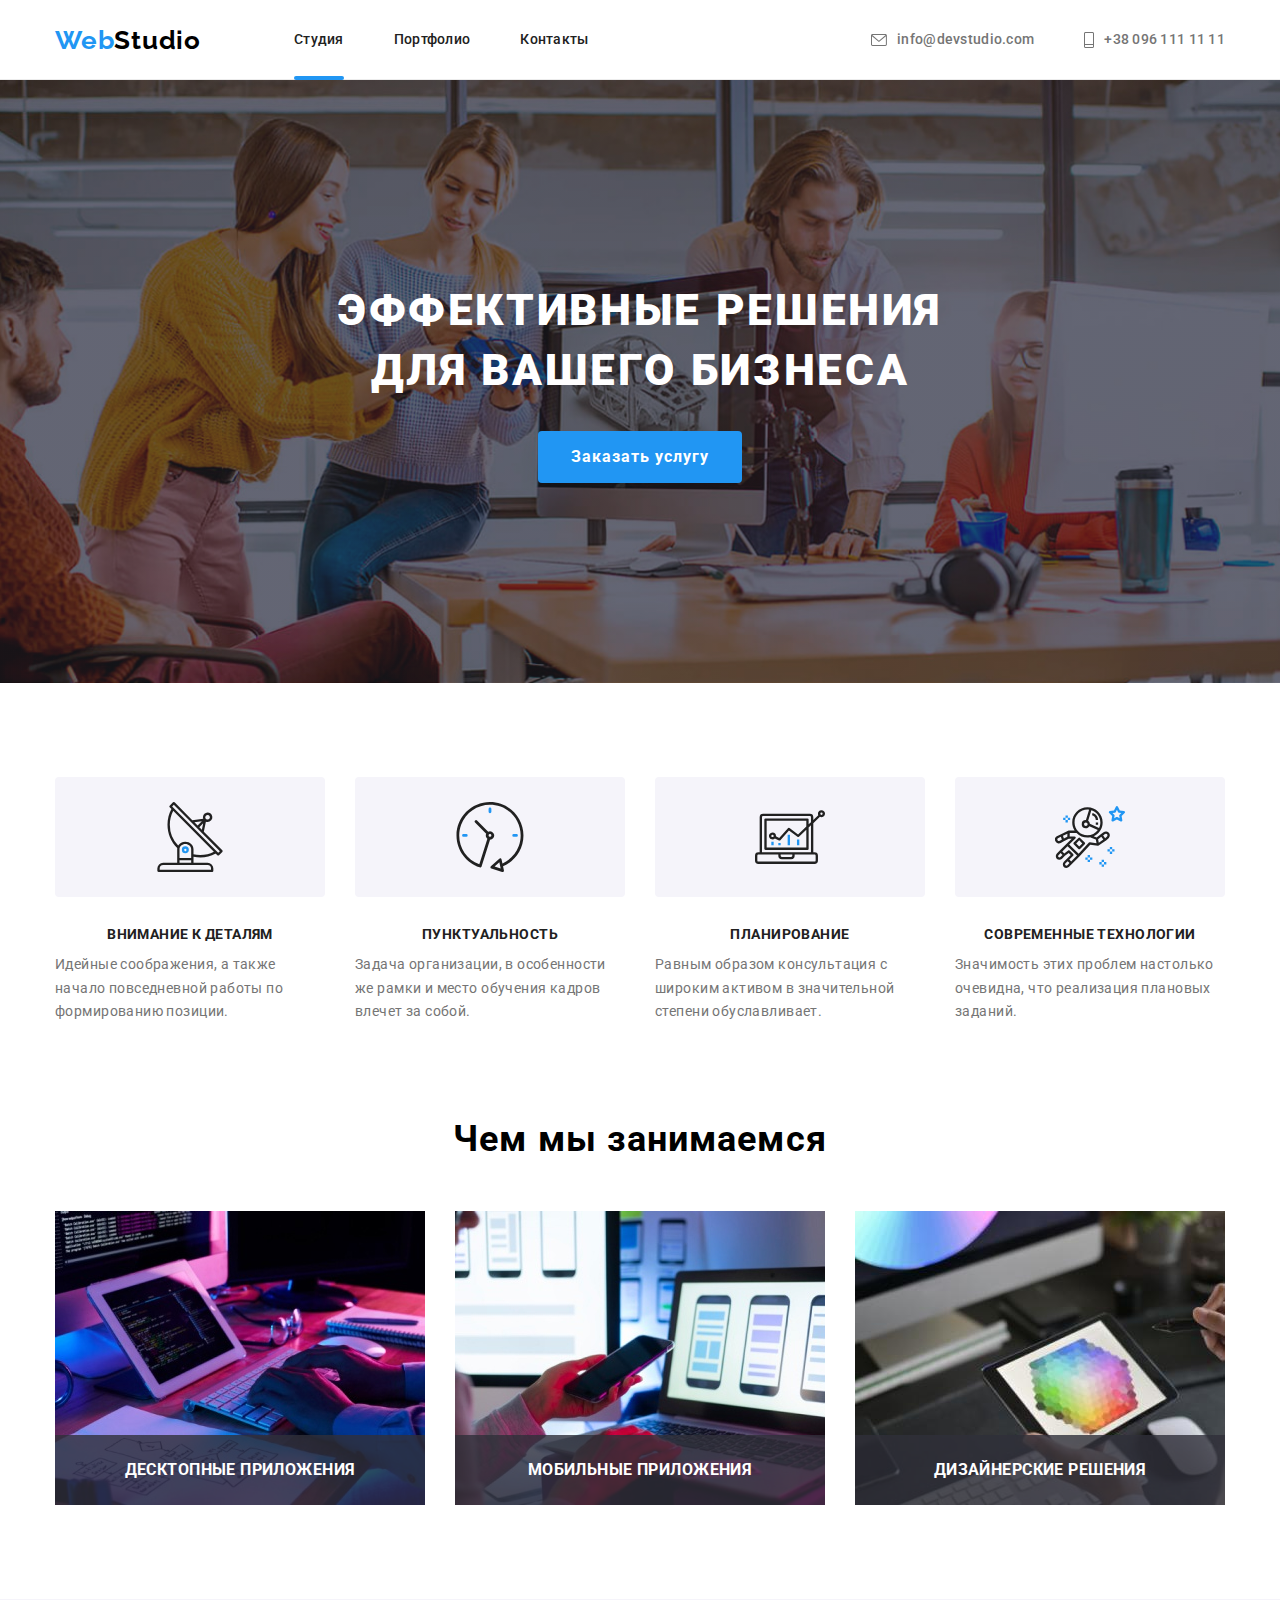
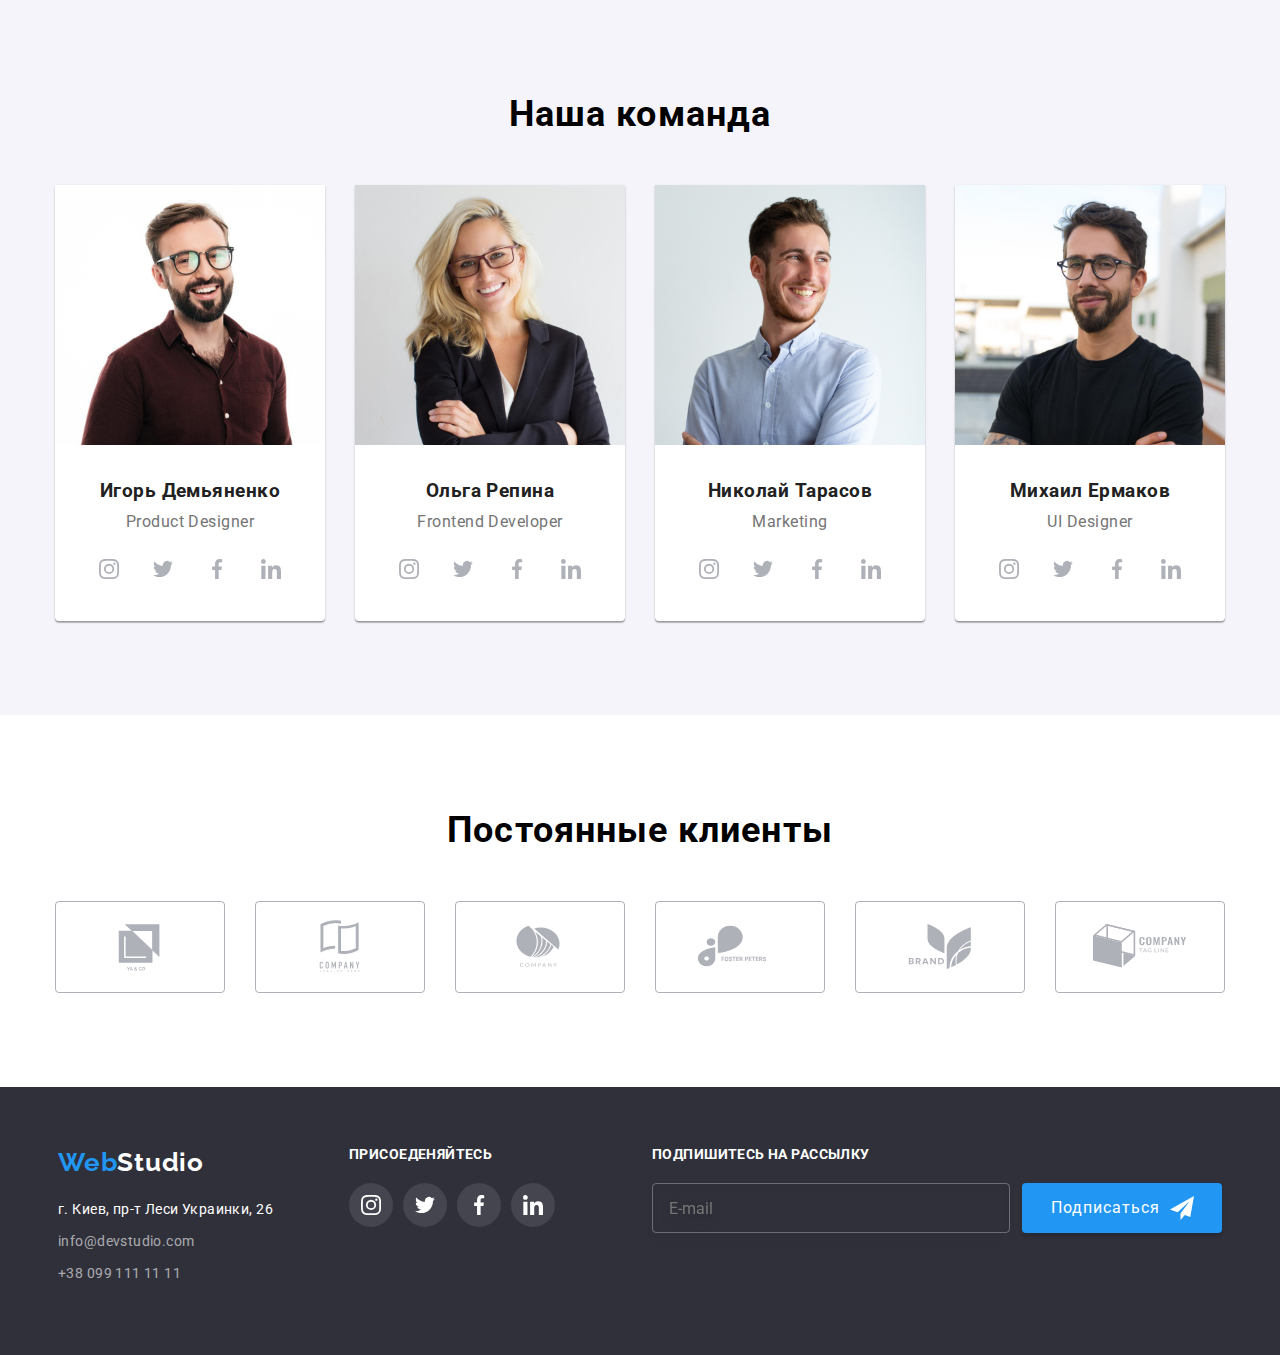
==== commit 69e4e8c9: "1" ====
--- a/index.html
+++ b/index.html
@@ -14,7 +14,7 @@
 
 <body>
     <!--Навигация по сайту-->
-    <header class="header container">
+    <header class="header">
         <div class="header-container container">
         <nav class="site-nav" >
             <a href="./index.html" class="logo"><span class="logo-blue">Web</span><span class="logo-black">Studio</span></a>
--- a/css/main.min.css
+++ b/css/main.min.css
@@ -3,5 +3,5 @@
  Consolas,  'Liberation Mono',  Menlo,- monospace;font-size:1em}small{font-size:80%}sub,sup{font-size:75%;line-height:0;position:relative;vertical-align:baseline}sub{bottom:-0.25em}sup{top:-0.5em}table{text-indent:0;border-color:inherit}button,input,optgroup,select,textarea{font-family:inherit;font-size:100%;line-height:1.15;margin:0}button,select{text-transform:none}button,[type='button'],[type='reset'],[type='submit']{-webkit-appearance:button}::-moz-focus-inner{border-style:none;padding:0}:-moz-focusring{outline:1px dotted ButtonText}:-moz-ui-invalid{box-shadow:none}legend{padding:0}progress{vertical-align:baseline}::-webkit-inner-spin-button,::-webkit-outer-spin-button{height:auto}[type='search']{-webkit-appearance:textfield;outline-offset:-2px}::-webkit-search-decoration{-webkit-appearance:none}::-webkit-file-upload-button{-webkit-appearance:button;font:inherit}summary{display:list-item}body{font-family:Roboto, sans-serif;background-color:var(--white-color);color:var(--primary-text-color)}h1,h2,h3,p{margin-top:0;margin-bottom:0}.container{padding:0 15px;margin-left:auto;margin-right:auto}@media screen and (min-width: 480px){.container{width:480px}}@media screen and (min-width: 768px){.container{width:768px}}@media screen and (min-width: 1200px){.container{width:1200px}}.section{padding-bottom:60px;padding-top:60px}.list{padding:0;margin:0;list-style:none}.title{font-weight:bold;font-size:28px;line-height:1.18;text-align:center;letter-spacing:0.03em;color:var(--title-text-color);margin-bottom:30px}.header{border-bottom:1px solid #ececec}.logo{display:inline-block;padding-top:16px;padding-bottom:16px;color:#212121;font-family:Raleway;font-weight:700;font-size:26px;line-height:1.2;letter-spacing:0.03em;text-decoration:none}.logo-blue{color:#2196f3}.logo-black{color:#000000}.logo-white{color:#fff}.site-nav{height:60px}.site-nav__list{display:none;padding:0;margin:0;list-style:none}.site-nav__link{display:block;padding-top:32px;padding-bottom:32px;font-weight:500;color:currentColor;font-size:14px;line-height:1.14;letter-spacing:0.02em;color:#212121;-webkit-transition:color 250ms cubic-bezier(0.4, 0, 0.2, 1);transition:color 250ms cubic-bezier(0.4, 0, 0.2, 1)}.site-nav__link:hover,.site-nav__link:focus{color:#2196f3}.site-nav a{color:#212121;text-decoration:none}.site-nav__link--current:after{border-radius:2px;content:"";display:block;width:100%;height:4px;left:0;bottom:0;background-color:#2196F3}.nav{display:none}.nav .nav__item+.nav__item{margin-left:50px}.nav__contact{display:-webkit-box;display:-ms-flexbox;display:flex;-webkit-box-align:center;-ms-flex-align:center;align-items:center;text-align:center;-webkit-box-pack:center;-ms-flex-pack:center;justify-content:center;color:#757575;font-weight:500;font-size:14px;line-height:1.14;letter-spacing:0.02em;text-decoration:none;-webkit-transition:color 250ms cubic-bezier(0.4, 0, 0.2, 1);transition:color 250ms cubic-bezier(0.4, 0, 0.2, 1);fill:#757575}.nav__contact:hover,.nav__contact:focus{color:#2196f3;fill:#2196f3}.nav__icon{margin-right:10px;width:16px;height:12px}.nav__icon:hover,.nav__icon:focus{fill:#2196f3}.nav__icon--size{width:10px;height:16px}.hero{background-image:-webkit-gradient(linear, left top, right top, from(rgba(47,48,58,0.4)), to(rgba(47,48,58,0.4))),url(../images/img-hero.jpg);background-image:linear-gradient(to right, rgba(47,48,58,0.4), rgba(47,48,58,0.4)),url(../images/img-hero.jpg);background-repeat:no-repeat;background-position:center;background-size:cover;background-color:#2f303a;text-align:center;max-width:1600px;margin-left:auto;margin-right:auto;padding-top:118px;padding-bottom:118px}.hero__text{margin-bottom:30px;font-weight:900;font-size:26px;line-height:1.62;text-align:center;text-transform:uppercase;letter-spacing:0.06em;color:#fff}.hero__button{padding:10px 32px;min-width:200px;border:1px solid transparent;border-radius:4px;cursor:pointer;font-weight:bold;font-size:16px;line-height:1.88;letter-spacing:0.06em;color:#fff;background-color:#2196f3}.values__item:not(:last-child){margin-bottom:30px}.values__heading{font-weight:bold;font-size:14px;line-height:1.14;text-transform:uppercase;letter-spacing:0.03em;color:#212121;text-align:center}.values__icon{border-radius:4px;display:-webkit-box;display:-ms-flexbox;display:flex;-webkit-box-align:center;-ms-flex-align:center;align-items:center;-webkit-box-pack:center;-ms-flex-pack:center;justify-content:center;height:120px;background-color:#f5f4fa;border-radius:4px;margin-bottom:30px}.values__text{margin-top:10px;font-weight:normal;font-size:14px;line-height:1.71;letter-spacing:0.03em;color:#757575}.inform{display:none}.inform__title{bottom:0;width:100%;background:rgba(47,48,58,0.8);font-size:14px;line-height:16px;text-align:center;letter-spacing:0.03em;text-transform:uppercase;-webkit-box-pack:center;-ms-flex-pack:center;justify-content:center;display:-webkit-box;display:-ms-flexbox;display:flex;-webkit-box-align:center;-ms-flex-align:center;align-items:center;padding:27px 0 27px 0;color:#FFFFFF}.team{background-color:#f5f4fa}.team__container{text-align:center;font-weight:500;font-size:16px;line-height:1.19;letter-spacing:0.03em;color:#212121;padding:30px 0 24px 0}.team__text{font-weight:normal;font-size:16px;line-height:1.19;letter-spacing:0.03em;color:#757575;margin-top:10px;margin-bottom:16px}.team__item{-webkit-box-shadow:0px 1px 3px rgba(0,0,0,0.12),0px 1px 1px rgba(0,0,0,0.14),0px 2px 1px rgba(0,0,0,0.2);box-shadow:0px 1px 3px rgba(0,0,0,0.12),0px 1px 1px rgba(0,0,0,0.14),0px 2px 1px rgba(0,0,0,0.2);border-radius:0px 0px 4px 4px;background-color:#fff}.team__item:not(:last-child){margin-bottom:30px}.team__item img{width:100%}.card{display:-webkit-box;display:-ms-flexbox;display:flex;-webkit-box-align:center;-ms-flex-align:center;align-items:center;text-align:center;-webkit-box-pack:center;-ms-flex-pack:center;justify-content:center}.card__list{display:-webkit-box;display:-ms-flexbox;display:flex;cursor:pointer;fill:#fff}.card__list li+li{margin-left:10px}.card__link{fill:#afb1b8;display:-webkit-box;display:-ms-flexbox;display:flex;-webkit-box-align:center;-ms-flex-align:center;align-items:center;-webkit-box-pack:center;-ms-flex-pack:center;justify-content:center;width:44px;height:44px;border-radius:50%;background-color:#fff}.card__link:hover,.card__link:focus{fill:#fff;background-color:#2196f3}.card__icon{color:currentColor;-webkit-transition:250ms var cubic-bezier(0.4, 0, 0.2, 1);transition:250ms var cubic-bezier(0.4, 0, 0.2, 1)}.card__icon:hover,.card__icon:focus{background-color:#2196f3;fill:#fff}.client{display:-webkit-box;display:-ms-flexbox;display:flex;-ms-flex-wrap:wrap;flex-wrap:wrap;text-align:center;-webkit-box-pack:center;-ms-flex-pack:center;justify-content:center;margin:-30px 0 0 -30px}.client__item{margin:30px 0 0 30px;width:calc(100% / 2 - 30px)}.client__link{display:-webkit-box;display:-ms-flexbox;display:flex;-webkit-box-align:center;-ms-flex-align:center;align-items:center;-webkit-box-pack:center;-ms-flex-pack:center;justify-content:center;height:92px;border:1px solid #afb1b8;-webkit-box-sizing:border-box;box-sizing:border-box;border-radius:4px;fill:#afb1b8;-webkit-transition:250ms cubic-bezier(0.4, 0, 0.2, 1);transition:250ms cubic-bezier(0.4, 0, 0.2, 1)}.client__link:hover,.client__link:focus{fill:#2196f3;border:1px solid #2196f3}.footer{padding:60px 0 60px 0;background-color:#2f303a}.footer__container{text-align:center}.footer__logo{display:block;font-family:Raleway;font-style:normal;font-weight:bold;font-size:24px;line-height:1,17;text-align:center;letter-spacing:0.03em;text-decoration:none;margin-bottom:20px}.adress{font-style:normal}.adress:last-child{padding-bottom:0}.adress__item:not(:last-child){margin-bottom:8px}.adress__link{font-weight:400;font-size:14px;line-height:1.7;letter-spacing:0.03em;color:#fff;text-decoration:none}.adress__link--color{color:rgba(255,255,255,0.6)}.adress__link--color:hover,.adress__link--color:focus{color:#2196f3}.join{display:block;margin-top:60px;margin-bottom:60px}.join__title{font-size:14px;line-height:1.14;letter-spacing:0.03em;text-transform:uppercase;color:#fff}.join__list{margin-top:20px;display:-webkit-box;display:-ms-flexbox;display:flex;-webkit-box-align:center;-ms-flex-align:center;align-items:center;-webkit-box-pack:center;-ms-flex-pack:center;justify-content:center;cursor:pointer;fill:#fff}.join__list li+li{margin-left:10px}.join__link{display:-webkit-box;display:-ms-flexbox;display:flex;width:44px;height:44px;border-radius:50%;background-color:#fff;-webkit-box-align:center;-ms-flex-align:center;align-items:center;-webkit-box-pack:center;-ms-flex-pack:center;justify-content:center;background:rgba(255,255,255,0.1);-webkit-transition:background-color 250ms cubic-bezier(0.4, 0, 0.2, 1);transition:background-color 250ms cubic-bezier(0.4, 0, 0.2, 1)}.join__link:hover,.join__link:focus{background-color:#2196f3}.join__icon{fill:#fff}.footer-form__title{font-size:14px;line-height:1.14;letter-spacing:0.03em;text-transform:uppercase;color:#FFFFFF;margin-bottom:20px}.footer-form__input{width:100%;height:50px;background-color:transparent;border:1px solid rgba(255,255,255,0.3);-webkit-box-sizing:border-box;box-sizing:border-box;-webkit-filter:drop-shadow(0px 4px 4px rgba(0,0,0,0.15));filter:drop-shadow(0px 4px 4px rgba(0,0,0,0.15));border-radius:4px;padding:15px 0 15px 16px}.footer-form__button{position:relative;width:200px;height:50px;font-size:16px;line-height:1.87;letter-spacing:0.06em;color:#FFFFFF;background:#2196F3;-webkit-box-shadow:0px 4px 4px rgba(0,0,0,0.15);box-shadow:0px 4px 4px rgba(0,0,0,0.15);border-radius:4px;margin:20px 0 0 0;cursor:pointer;border:none;padding:10px 62px 10px 29px}.footer-form__icon{position:absolute;width:24px;height:24px;top:50%;right:28px;-webkit-transform:translateY(-50%);transform:translateY(-50%);margin-left:10px;fill:#fff}.footer-form__box{display:-webkit-box;display:-ms-flexbox;display:flex;-webkit-box-orient:vertical;-webkit-box-direction:normal;-ms-flex-direction:column;flex-direction:column;-webkit-box-align:center;-ms-flex-align:center;align-items:center}.backdrop{position:fixed;top:0;left:0;width:100%;height:100%;background:rgba(0,0,0,0.2);opacity:1;-webkit-transition:opacity 250ms cubic-bezier(0.4, 0, 0.2, 1);transition:opacity 250ms cubic-bezier(0.4, 0, 0.2, 1)}.modal{position:absolute;top:50%;left:50%;-webkit-transform:translate(-50%, -50%);transform:translate(-50%, -50%);width:450px;height:609px;background-color:#fff;padding:40px}.modal__button{position:absolute;top:8px;right:8px;width:30px;height:30px;border-radius:50%;background:#fff;border:1px solid rgba(0,0,0,0.1);cursor:pointer;display:-webkit-box;display:-ms-flexbox;display:flex;-webkit-box-align:center;-ms-flex-align:center;align-items:center;-webkit-box-pack:center;-ms-flex-pack:center;justify-content:center}.modal__button:hover,.modal__button:focus{fill:#2196F3}.is-hidden{opacity:0;pointer-events:none}.modal-form{display:-webkit-box;display:-ms-flexbox;display:flex;-webkit-box-orient:vertical;-webkit-box-direction:normal;-ms-flex-direction:column;flex-direction:column}.modal-form__title{font-size:20px;line-height:1.5;text-align:center;letter-spacing:0.03em;color:#212121;margin-bottom:12px}.modal-form__container{margin-bottom:10px;display:-webkit-box;display:-ms-flexbox;display:flex;-webkit-box-orient:vertical;-webkit-box-direction:normal;-ms-flex-direction:column;flex-direction:column}.modal-form__label{margin-bottom:4px;font-size:12px;line-height:1.17;letter-spacing:0.01em;color:#757575}.modal-form__box{position:relative}.modal-form__icon{position:absolute;top:50%;left:12px;-webkit-transform:translateY(-50%);transform:translateY(-50%)}.modal-form__textarea{width:100%;height:120px;border:1px solid rgba(33,33,33,0.2);border-radius:4px;resize:none;outline:none;cursor:pointer;padding:12px 16px;font-weight:normal;font-size:12px;line-height:1.166;letter-spacing:0.01em;margin-top:4px;-webkit-transition:250ms cubic-bezier(0.4, 0, 0.2, 1);transition:250ms cubic-bezier(0.4, 0, 0.2, 1)}.modal-form__textarea:focus{border-color:#2196f3}.modal-form__textarea::-webkit-input-placeholder{color:rgba(117,117,117,0.5)}.modal-form__textarea:-ms-input-placeholder{color:rgba(117,117,117,0.5)}.modal-form__textarea::-ms-input-placeholder{color:rgba(117,117,117,0.5)}.modal-form__textarea::placeholder{color:rgba(117,117,117,0.5)}.modal-form__input{width:100%;height:40px;border:1px solid rgba(33,33,33,0.2);border-radius:4px;outline:none;cursor:pointer;padding-left:42px;-webkit-transition:250ms cubic-bezier(0.4, 0, 0.2, 1);transition:250ms cubic-bezier(0.4, 0, 0.2, 1);font-weight:normal;font-size:12px;line-height:1.166;letter-spacing:0.01em;margin-top:4px}.modal-form__input:focus{border:1px solid #2196f3;border-radius:4px}.modal-form .modal-form__input:focus+.modal-form__icon{fill:#2196f3}.checkbox__input{font-size:12px;line-height:1.17;letter-spacing:0.03em;color:#757575;width:16px;height:15px}.checkbox__link{color:#2196f3}.modal-form__button{position:absolute;bottom:0;left:50%;border:none;-webkit-transform:translateX(-50%);transform:translateX(-50%);font-size:16px;line-height:1.87;display:-webkit-box;display:-ms-flexbox;display:flex;-webkit-box-pack:center;-ms-flex-pack:center;justify-content:center;-webkit-box-align:center;-ms-flex-align:center;align-items:center;margin-bottom:40px;letter-spacing:0.06em;padding:10px 55px 10px 56px;color:#fff;background:#188CE8;-webkit-box-shadow:0px 4px 4px rgba(0,0,0,0.15);box-shadow:0px 4px 4px rgba(0,0,0,0.15);border-radius:4px;cursor:pointer;margin-top:31px}.menu-btn__item:hover{-webkit-box-shadow:0px 3px 1px rgba(0,0,0,0.1),0px 1px 2px rgba(0,0,0,0.08),0px 2px 2px rgba(0,0,0,0.12);box-shadow:0px 3px 1px rgba(0,0,0,0.1),0px 1px 2px rgba(0,0,0,0.08),0px 2px 2px rgba(0,0,0,0.12);border-radius:4px}.menu-btn__button{min-width:73px;border:1px solid transparent;border-radius:4px;padding:6px 22px;cursor:pointer;font-weight:500;font-size:16px;line-height:1.62;text-align:center;letter-spacing:0.03em;color:.menu-btn__button title-text-color;background-color:#f5f4fa;-webkit-transition:250ms .menu-btn__button timing-tunction;transition:250ms .menu-btn__button timing-tunction}.menu-btn__button:hover,.menu-btn__button:focus{color:#fff;background-color:#2196f3}.portfolio__item{border:1px solid #eeeeee;-webkit-box-sizing:border-box;box-sizing:border-box}.portfolio__item:hover .thump__text{-webkit-transform:translateY(0);transform:translateY(0)}.portfolio__item:hover{border:1px solid #eeeeee;-webkit-box-sizing:border-box;box-sizing:border-box;-webkit-box-shadow:0px 1px 1px rgba(0,0,0,0.12),0px 4px 4px rgba(0,0,0,0.06),1px 4px 6px rgba(0,0,0,0.16);box-shadow:0px 1px 1px rgba(0,0,0,0.12),0px 4px 4px rgba(0,0,0,0.06),1px 4px 6px rgba(0,0,0,0.16)}.thump{position:relative;overflow:hidden}.thump__text{position:absolute;-webkit-transform:translateY(100%);transform:translateY(100%);width:100%;height:100%;top:0;background-color:rgba(33,150,243,0.9);-webkit-transition:-webkit-transform 250ms cubic-bezier(0.4, 0, 0.2, 1);transition:-webkit-transform 250ms cubic-bezier(0.4, 0, 0.2, 1);transition:transform 250ms cubic-bezier(0.4, 0, 0.2, 1);transition:transform 250ms cubic-bezier(0.4, 0, 0.2, 1), -webkit-transform 250ms cubic-bezier(0.4, 0, 0.2, 1);padding:63px 24px;margin:0;color:#fff;font-size:18px;line-height:1.56}.project__title{font-style:normal;font-weight:700;font-size:18px;line-height:2;letter-spacing:0.06em;color:#212121}.project__text{font-style:normal;font-weight:400;font-size:16px;line-height:1.9;letter-spacing:0.03em;color:#757575}
+ monospace;font-size:1em}small{font-size:80%}sub,sup{font-size:75%;line-height:0;position:relative;vertical-align:baseline}sub{bottom:-0.25em}sup{top:-0.5em}table{text-indent:0;border-color:inherit}button,input,optgroup,select,textarea{font-family:inherit;font-size:100%;line-height:1.15;margin:0}button,select{text-transform:none}button,[type='button'],[type='reset'],[type='submit']{-webkit-appearance:button}::-moz-focus-inner{border-style:none;padding:0}:-moz-focusring{outline:1px dotted ButtonText}:-moz-ui-invalid{box-shadow:none}legend{padding:0}progress{vertical-align:baseline}::-webkit-inner-spin-button,::-webkit-outer-spin-button{height:auto}[type='search']{-webkit-appearance:textfield;outline-offset:-2px}::-webkit-search-decoration{-webkit-appearance:none}::-webkit-file-upload-button{-webkit-appearance:button;font:inherit}summary{display:list-item}body{font-family:Roboto, sans-serif;background-color:var(--white-color);color:var(--primary-text-color)}h1,h2,h3,p{margin-top:0;margin-bottom:0}.container{padding:0 15px;margin-left:auto;margin-right:auto}@media screen and (min-width: 480px){.container{width:480px}}@media screen and (min-width: 768px){.container{width:768px}}@media screen and (min-width: 1200px){.container{width:1200px}}.section{padding-bottom:60px;padding-top:60px}@media screen and (min-width: 1200px){.section{padding-bottom:94px;padding-top:94px}}.list{padding:0;margin:0;list-style:none}.title{font-weight:bold;font-size:28px;line-height:1.18;text-align:center;letter-spacing:0.03em;color:var(--title-text-color);margin-bottom:30px}@media screen and (min-width: 1200px){.title{margin-bottom:50px;font-size:36px;line-height:1.18}}.header{border-bottom:1px solid #ececec;height:60px}@media screen and (min-width: 768px){.header{height:80px}}@media screen and (min-width: 768px){.header-container{display:-webkit-box;display:-ms-flexbox;display:flex;-webkit-box-align:center;-ms-flex-align:center;align-items:center}}.logo{display:inline-block;padding-top:16px;padding-bottom:16px;color:#212121;font-family:Raleway;font-weight:bold;font-size:24px;line-height:1.17;letter-spacing:0.03em;text-decoration:none}.logo-blue{color:#2196f3}.logo-black{color:#000000}.logo-white{color:#fff}@media screen and (min-width: 768px){.logo{margin-right:88px}}@media screen and (min-width: 1200px){.logo{margin-right:93px;font-weight:bold;font-size:26px;line-height:1.19;display:-webkit-box;display:-ms-flexbox;display:flex;-webkit-box-align:center;-ms-flex-align:center;align-items:center}}@media screen and (min-width: 768px){.site-nav{display:-webkit-box;display:-ms-flexbox;display:flex;margin:0}.site-nav:last-child{margin-right:0}}@media screen and (min-width: 768px) and (min-width: 1200px){.site-nav:last-child{margin-right:0}}.site-nav__list{display:none;padding:0;margin:0;list-style:none}@media screen and (min-width: 768px){.site-nav__list{display:-webkit-box;display:-ms-flexbox;display:flex}}.site-nav__link{display:block;padding-top:32px;padding-bottom:32px;font-weight:500;color:currentColor;font-size:14px;line-height:1.14;letter-spacing:0.02em;color:#212121;-webkit-transition:color 250ms cubic-bezier(0.4, 0, 0.2, 1);transition:color 250ms cubic-bezier(0.4, 0, 0.2, 1)}.site-nav__link:hover,.site-nav__link:focus{color:#2196f3}@media screen and (min-width: 768px){.site-nav__link{position:relative}}@media screen and (min-width: 1200px){.site-nav .site-nav__item{margin-right:50px}}@media screen and (min-width: 768px){.site-nav__item:not(:last-child){margin-right:50px}}.site-nav a{color:#212121;text-decoration:none}.site-nav__link--current:after{border-radius:2px;content:"";display:block;width:100%;height:4px;left:0;bottom:0;background-color:#2196F3}@media screen and (min-width: 768px){.site-nav__link--current:after{position:absolute;margin-top:30px}}@media screen and (min-width: 1200px){.site-nav__link--current:after{margin:0}}.nav{display:none}@media screen and (min-width: 768px){.nav{display:-webkit-box;display:-ms-flexbox;display:flex;-ms-flex-wrap:wrap;flex-wrap:wrap;margin-left:auto;margin-left:84px}}@media screen and (min-width: 1200px){.nav{display:-webkit-box;display:-ms-flexbox;display:flex;margin-left:auto}}@media screen and (min-width: 768px){.nav .nav__item+.nav__item{margin-top:10px}}@media screen and (min-width: 1200px){.nav .nav__item+.nav__item{margin:0;margin-left:50px}}.nav__contact{display:-webkit-box;display:-ms-flexbox;display:flex;-webkit-box-align:center;-ms-flex-align:center;align-items:center;text-align:center;-webkit-box-pack:center;-ms-flex-pack:center;justify-content:center;color:#757575;font-weight:500;font-size:14px;line-height:1.14;letter-spacing:0.02em;text-decoration:none;-webkit-transition:color 250ms cubic-bezier(0.4, 0, 0.2, 1);transition:color 250ms cubic-bezier(0.4, 0, 0.2, 1);fill:#757575}.nav__contact:hover,.nav__contact:focus{color:#2196f3;fill:#2196f3}.nav__icon{margin-right:10px;width:16px;height:12px}.nav__icon:hover,.nav__icon:focus{fill:#2196f3}.nav__icon--size{width:10px;height:16px}.hero{background-image:-webkit-gradient(linear, left top, right top, from(rgba(47,48,58,0.4)), to(rgba(47,48,58,0.4))),url(../images/img-hero.jpg);background-image:linear-gradient(to right, rgba(47,48,58,0.4), rgba(47,48,58,0.4)),url(../images/img-hero.jpg);background-repeat:no-repeat;background-position:center;background-size:cover;background-color:#2f303a;text-align:center;max-width:1600px;margin-left:auto;margin-right:auto;padding-top:118px;padding-bottom:118px}@media screen and (min-width: 1200px){.hero{padding:200px 0 200px 0}}.hero__text{margin-bottom:30px;font-weight:900;font-size:26px;line-height:1.62;text-align:center;text-transform:uppercase;letter-spacing:0.06em;color:#fff}@media screen and (min-width: 1200px){.hero__text{font-size:44px;line-height:1.37}}.hero__button{padding:10px 32px;min-width:200px;border:1px solid transparent;border-radius:4px;cursor:pointer;font-weight:bold;font-size:16px;line-height:1.88;letter-spacing:0.06em;color:#fff;background-color:#2196f3}@media screen and (min-width: 768px){.values{display:-webkit-box;display:-ms-flexbox;display:flex;-ms-flex-wrap:wrap;flex-wrap:wrap;margin-left:-30px;margin-top:-30px}}@media screen and (min-width: 1200px){.values{-ms-flex-wrap:nowrap;flex-wrap:nowrap;margin:0}}@media screen and (min-width: 768px){.values__item{margin-left:30px;margin-top:30px;width:calc(100% / 2 - 30px)}}@media screen and (min-width: 1200px){.values__item{width:270px;margin:0}.values .values__item+.values__item{margin-left:30px}}.values__item:not(:last-child){margin-bottom:30px}@media screen and (min-width: 1200px){.values__item:not(:last-child){margin-bottom:0}}.values__heading{font-weight:bold;font-size:14px;line-height:1.14;text-transform:uppercase;letter-spacing:0.03em;color:#212121;text-align:center}@media screen and (min-width: 1200px){.values__heading{margin-top:0;margin-bottom:10px}}.values__icon{border-radius:4px;display:-webkit-box;display:-ms-flexbox;display:flex;-webkit-box-align:center;-ms-flex-align:center;align-items:center;-webkit-box-pack:center;-ms-flex-pack:center;justify-content:center;height:120px;background-color:#f5f4fa;border-radius:4px;margin-bottom:30px}.values__text{margin-top:10px;font-weight:normal;font-size:14px;line-height:1.71;letter-spacing:0.03em;color:#757575}@media screen and (min-width: 1200px){.values__text{margin-top:0;margin-bottom:0}}.inform{display:none}@media screen and (min-width: 1200px){.inform{display:-webkit-box;display:-ms-flexbox;display:flex;padding-bottom:94px}}@media screen and (min-width: 1200px){.inform__list{display:-webkit-box;display:-ms-flexbox;display:flex}}@media screen and (min-width: 1200px){.inform__list .inform__item+.inform__item{margin-left:30px}}@media screen and (min-width: 1200px){.inform__link{position:relative}}@media screen and (min-width: 1200px){.inform__link img{display:block}}.inform__title{bottom:0;width:100%;background:rgba(47,48,58,0.8);font-size:14px;line-height:16px;text-align:center;letter-spacing:0.03em;text-transform:uppercase;-webkit-box-pack:center;-ms-flex-pack:center;justify-content:center;display:-webkit-box;display:-ms-flexbox;display:flex;-webkit-box-align:center;-ms-flex-align:center;align-items:center;padding:27px 0 27px 0;color:#FFFFFF}@media screen and (min-width: 1200px){.inform__title{position:absolute}}.team{background-color:#f5f4fa}@media screen and (min-width: 768px){.team__list{margin-left:-30px;margin-top:-30px;display:-webkit-box;display:-ms-flexbox;display:flex;-ms-flex-wrap:wrap;flex-wrap:wrap}}@media screen and (min-width: 768px) and (min-width: 1200px){.team__list{-ms-flex-wrap:nowrap;flex-wrap:nowrap;margin:0}}.team__container{text-align:center;font-weight:500;font-size:16px;line-height:1.19;letter-spacing:0.03em;color:#212121;padding:30px 0 24px 0}@media screen and (min-width: 1200px){.team__container{margin-top:0;margin-bottom:0;padding:30px 0 30px 0}}.team__text{font-weight:normal;font-size:16px;line-height:1.19;letter-spacing:0.03em;color:#757575;margin-top:10px;margin-bottom:16px}@media screen and (min-width: 1200px){.team__text{text-align:center}}.team__item{-webkit-box-shadow:0px 1px 3px rgba(0,0,0,0.12),0px 1px 1px rgba(0,0,0,0.14),0px 2px 1px rgba(0,0,0,0.2);box-shadow:0px 1px 3px rgba(0,0,0,0.12),0px 1px 1px rgba(0,0,0,0.14),0px 2px 1px rgba(0,0,0,0.2);border-radius:0px 0px 4px 4px;background-color:#fff}.team__item:not(:last-child){margin-bottom:30px}@media screen and (min-width: 768px){.team__item{margin-left:30px;margin-top:30px;width:calc(100% / 2 - 30px)}.team__item:not(:last-child){margin-bottom:0}}@media screen and (min-width: 1200px){.team__item{margin-left:0;margin-top:0}.team__list .team__item+.team__item{margin-left:30px}}.team__item img{width:100%}.card{display:-webkit-box;display:-ms-flexbox;display:flex;-webkit-box-align:center;-ms-flex-align:center;align-items:center;text-align:center;-webkit-box-pack:center;-ms-flex-pack:center;justify-content:center}.card__list{display:-webkit-box;display:-ms-flexbox;display:flex;cursor:pointer;fill:#fff}.card__list li+li{margin-left:10px}.card__link{fill:#afb1b8;display:-webkit-box;display:-ms-flexbox;display:flex;-webkit-box-align:center;-ms-flex-align:center;align-items:center;-webkit-box-pack:center;-ms-flex-pack:center;justify-content:center;width:44px;height:44px;border-radius:50%;background-color:#fff}.card__link:hover,.card__link:focus{fill:#fff;background-color:#2196f3}.card__icon{color:currentColor;-webkit-transition:250ms var cubic-bezier(0.4, 0, 0.2, 1);transition:250ms var cubic-bezier(0.4, 0, 0.2, 1)}.card__icon:hover,.card__icon:focus{background-color:#2196f3;fill:#fff}.client{display:-webkit-box;display:-ms-flexbox;display:flex;-ms-flex-wrap:wrap;flex-wrap:wrap;text-align:center;-webkit-box-pack:center;-ms-flex-pack:center;justify-content:center;margin:-30px 0 0 -30px}@media screen and (min-width: 1200px){.client{-ms-flex-wrap:nowrap;flex-wrap:nowrap;margin:0}.client li+li{margin-left:30px}}.client__item{margin:30px 0 0 30px;width:calc(100% / 2 - 30px)}@media screen and (min-width: 768px){.client__item{width:calc(100% / 3 - 30px)}}@media screen and (min-width: 1200px){.client__item{margin:0}}.client__link{display:-webkit-box;display:-ms-flexbox;display:flex;-webkit-box-align:center;-ms-flex-align:center;align-items:center;-webkit-box-pack:center;-ms-flex-pack:center;justify-content:center;height:92px;border:1px solid #afb1b8;-webkit-box-sizing:border-box;box-sizing:border-box;border-radius:4px;fill:#afb1b8;-webkit-transition:250ms cubic-bezier(0.4, 0, 0.2, 1);transition:250ms cubic-bezier(0.4, 0, 0.2, 1)}.client__link:hover,.client__link:focus{fill:#2196f3;border:1px solid #2196f3}.footer{padding:60px 0 60px 0;background-color:#2f303a}.footer__container{text-align:center}@media screen and (min-width: 768px){.footer__container{display:-webkit-box;display:-ms-flexbox;display:flex;-ms-flex-wrap:wrap;flex-wrap:wrap;-ms-flex-pack:distribute;justify-content:space-around}}@media screen and (min-width: 1200px){.footer__container{-ms-flex-wrap:nowrap;flex-wrap:nowrap;text-align:left}}.footer__logo{display:block;font-family:Raleway;font-style:normal;font-weight:bold;font-size:24px;line-height:1,17;text-align:center;letter-spacing:0.03em;text-decoration:none;margin-bottom:20px}@media screen and (min-width: 1200px){.footer__logo{font-size:26px;line-height:1.19;text-align:left}}.adress{font-style:normal}.adress:last-child{padding-bottom:0}@media screen and (min-width: 1200px){.adress__item{margin-bottom:9px}}.adress__item:not(:last-child){margin-bottom:8px}.adress__link{font-weight:400;font-size:14px;line-height:1.7;letter-spacing:0.03em;color:#fff;text-decoration:none}.adress__link--color{color:rgba(255,255,255,0.6)}.adress__link--color:hover,.adress__link--color:focus{color:#2196f3}.join{display:block;margin-top:60px;margin-bottom:60px}@media screen and (min-width: 768px){.join{margin:0;margin-left:165px}}@media screen and (min-width: 1200px){.join{-webkit-box-align:center;-ms-flex-align:center;align-items:center;-webkit-box-pack:center;-ms-flex-pack:center;justify-content:center;margin-left:70px}}.join__title{font-size:14px;line-height:1.14;letter-spacing:0.03em;text-transform:uppercase;color:#fff}.join__list{margin-top:20px;display:-webkit-box;display:-ms-flexbox;display:flex;-webkit-box-align:center;-ms-flex-align:center;align-items:center;-webkit-box-pack:center;-ms-flex-pack:center;justify-content:center;cursor:pointer;fill:#fff}.join__list li+li{margin-left:10px}.join__link{display:-webkit-box;display:-ms-flexbox;display:flex;width:44px;height:44px;border-radius:50%;background-color:#fff;-webkit-box-align:center;-ms-flex-align:center;align-items:center;-webkit-box-pack:center;-ms-flex-pack:center;justify-content:center;background:rgba(255,255,255,0.1);-webkit-transition:background-color 250ms cubic-bezier(0.4, 0, 0.2, 1);transition:background-color 250ms cubic-bezier(0.4, 0, 0.2, 1)}.join__link:hover,.join__link:focus{background-color:#2196f3}.join__icon{fill:#fff}@media screen and (min-width: 768px){.footer-form{display:-webkit-box;display:-ms-flexbox;display:flex;-webkit-box-orient:vertical;-webkit-box-direction:normal;-ms-flex-direction:column;flex-direction:column;margin-top:60px}}@media screen and (min-width: 768px) and (min-width: 1200px){.footer-form{margin-left:91px;margin-top:0}}.footer-form__title{font-size:14px;line-height:1.14;letter-spacing:0.03em;text-transform:uppercase;color:#FFFFFF;margin-bottom:20px}.footer-form__input{width:100%;height:50px;background-color:transparent;border:1px solid rgba(255,255,255,0.3);-webkit-box-sizing:border-box;box-sizing:border-box;-webkit-filter:drop-shadow(0px 4px 4px rgba(0,0,0,0.15));filter:drop-shadow(0px 4px 4px rgba(0,0,0,0.15));border-radius:4px;padding:15px 0 15px 16px}@media screen and (min-width: 768px){.footer-form__input{width:450px}}@media screen and (min-width: 1200px){.footer-form__input{width:358px}}.footer-form__button{position:relative;width:200px;height:50px;font-size:16px;line-height:1.87;letter-spacing:0.06em;color:#FFFFFF;background:#2196F3;-webkit-box-shadow:0px 4px 4px rgba(0,0,0,0.15);box-shadow:0px 4px 4px rgba(0,0,0,0.15);border-radius:4px;margin:20px 0 0 0;cursor:pointer;border:none;padding:10px 62px 10px 29px}@media screen and (min-width: 1200px){.footer-form__button{margin-left:12px;margin-top:0}}.footer-form__icon{position:absolute;width:24px;height:24px;top:50%;right:28px;-webkit-transform:translateY(-50%);transform:translateY(-50%);margin-left:10px;fill:#fff}.footer-form__box{display:-webkit-box;display:-ms-flexbox;display:flex;-webkit-box-orient:vertical;-webkit-box-direction:normal;-ms-flex-direction:column;flex-direction:column;-webkit-box-align:center;-ms-flex-align:center;align-items:center}@media screen and (min-width: 1200px){.footer-form__box{-webkit-box-orient:horizontal;-webkit-box-direction:normal;-ms-flex-direction:row;flex-direction:row}}.backdrop{position:fixed;top:0;left:0;width:100%;height:100%;background:rgba(0,0,0,0.2);opacity:1;-webkit-transition:opacity 250ms cubic-bezier(0.4, 0, 0.2, 1);transition:opacity 250ms cubic-bezier(0.4, 0, 0.2, 1)}.modal{position:absolute;top:50%;left:50%;-webkit-transform:translate(-50%, -50%);transform:translate(-50%, -50%);width:450px;height:609px;background-color:#fff;padding:40px}@media screen and (min-width: 1200px){.modal{width:528px;height:581px}}.modal__button{position:absolute;top:8px;right:8px;width:30px;height:30px;border-radius:50%;background:#fff;border:1px solid rgba(0,0,0,0.1);cursor:pointer;display:-webkit-box;display:-ms-flexbox;display:flex;-webkit-box-align:center;-ms-flex-align:center;align-items:center;-webkit-box-pack:center;-ms-flex-pack:center;justify-content:center}.modal__button:hover,.modal__button:focus{fill:#2196F3}.is-hidden{opacity:0;pointer-events:none}.modal-form{display:-webkit-box;display:-ms-flexbox;display:flex;-webkit-box-orient:vertical;-webkit-box-direction:normal;-ms-flex-direction:column;flex-direction:column}.modal-form__title{font-size:20px;line-height:1.5;text-align:center;letter-spacing:0.03em;color:#212121;margin-bottom:12px}@media screen and (min-width: 1200px){.modal-form__title{font-size:20px;line-height:23px}}.modal-form__container{margin-bottom:10px;display:-webkit-box;display:-ms-flexbox;display:flex;-webkit-box-orient:vertical;-webkit-box-direction:normal;-ms-flex-direction:column;flex-direction:column}.modal-form__label{margin-bottom:4px;font-size:12px;line-height:1.17;letter-spacing:0.01em;color:#757575}.modal-form__box{position:relative}.modal-form__icon{position:absolute;top:50%;left:12px;-webkit-transform:translateY(-50%);transform:translateY(-50%)}.modal-form__textarea{width:100%;height:120px;border:1px solid rgba(33,33,33,0.2);border-radius:4px;resize:none;outline:none;cursor:pointer;padding:12px 16px;font-weight:normal;font-size:12px;line-height:1.166;letter-spacing:0.01em;margin-top:4px;-webkit-transition:250ms cubic-bezier(0.4, 0, 0.2, 1);transition:250ms cubic-bezier(0.4, 0, 0.2, 1)}.modal-form__textarea:focus{border-color:#2196f3}.modal-form__textarea::-webkit-input-placeholder{color:rgba(117,117,117,0.5)}.modal-form__textarea:-ms-input-placeholder{color:rgba(117,117,117,0.5)}.modal-form__textarea::-ms-input-placeholder{color:rgba(117,117,117,0.5)}.modal-form__textarea::placeholder{color:rgba(117,117,117,0.5)}.modal-form__input{width:100%;height:40px;border:1px solid rgba(33,33,33,0.2);border-radius:4px;outline:none;cursor:pointer;padding-left:42px;-webkit-transition:250ms cubic-bezier(0.4, 0, 0.2, 1);transition:250ms cubic-bezier(0.4, 0, 0.2, 1);font-weight:normal;font-size:12px;line-height:1.166;letter-spacing:0.01em;margin-top:4px}.modal-form__input:focus{border:1px solid #2196f3;border-radius:4px}.modal-form .modal-form__input:focus+.modal-form__icon{fill:#2196f3}@media screen and (min-width: 1200px){.checkbox{margin-top:20px;margin-bottom:30px}}.checkbox__input{font-size:12px;line-height:1.17;letter-spacing:0.03em;color:#757575;width:16px;height:15px}@media screen and (min-width: 1200px){.checkbox__input{font-size:14px;line-height:1.71}}.checkbox__link{color:#2196f3}.modal-form__button{position:absolute;bottom:0;left:50%;border:none;-webkit-transform:translateX(-50%);transform:translateX(-50%);font-size:16px;line-height:1.87;display:-webkit-box;display:-ms-flexbox;display:flex;-webkit-box-pack:center;-ms-flex-pack:center;justify-content:center;-webkit-box-align:center;-ms-flex-align:center;align-items:center;margin-bottom:40px;letter-spacing:0.06em;padding:10px 55px 10px 56px;color:#fff;background:#188CE8;-webkit-box-shadow:0px 4px 4px rgba(0,0,0,0.15);box-shadow:0px 4px 4px rgba(0,0,0,0.15);border-radius:4px;cursor:pointer;margin-top:31px}.menu-btn__item:hover{-webkit-box-shadow:0px 3px 1px rgba(0,0,0,0.1),0px 1px 2px rgba(0,0,0,0.08),0px 2px 2px rgba(0,0,0,0.12);box-shadow:0px 3px 1px rgba(0,0,0,0.1),0px 1px 2px rgba(0,0,0,0.08),0px 2px 2px rgba(0,0,0,0.12);border-radius:4px}.menu-btn__button{min-width:73px;border:1px solid transparent;border-radius:4px;padding:6px 22px;cursor:pointer;font-weight:500;font-size:16px;line-height:1.62;text-align:center;letter-spacing:0.03em;color:.menu-btn__button title-text-color;background-color:#f5f4fa;-webkit-transition:250ms .menu-btn__button timing-tunction;transition:250ms .menu-btn__button timing-tunction}.menu-btn__button:hover,.menu-btn__button:focus{color:#fff;background-color:#2196f3}.portfolio__item{border:1px solid #eeeeee;-webkit-box-sizing:border-box;box-sizing:border-box}.portfolio__item:hover .thump__text{-webkit-transform:translateY(0);transform:translateY(0)}.portfolio__item:hover{border:1px solid #eeeeee;-webkit-box-sizing:border-box;box-sizing:border-box;-webkit-box-shadow:0px 1px 1px rgba(0,0,0,0.12),0px 4px 4px rgba(0,0,0,0.06),1px 4px 6px rgba(0,0,0,0.16);box-shadow:0px 1px 1px rgba(0,0,0,0.12),0px 4px 4px rgba(0,0,0,0.06),1px 4px 6px rgba(0,0,0,0.16)}.thump{position:relative;overflow:hidden}.thump__text{position:absolute;-webkit-transform:translateY(100%);transform:translateY(100%);width:100%;height:100%;top:0;background-color:rgba(33,150,243,0.9);-webkit-transition:-webkit-transform 250ms cubic-bezier(0.4, 0, 0.2, 1);transition:-webkit-transform 250ms cubic-bezier(0.4, 0, 0.2, 1);transition:transform 250ms cubic-bezier(0.4, 0, 0.2, 1);transition:transform 250ms cubic-bezier(0.4, 0, 0.2, 1), -webkit-transform 250ms cubic-bezier(0.4, 0, 0.2, 1);padding:63px 24px;margin:0;color:#fff;font-size:18px;line-height:1.56}.project__title{font-style:normal;font-weight:700;font-size:18px;line-height:2;letter-spacing:0.06em;color:#212121}.project__text{font-style:normal;font-weight:400;font-size:16px;line-height:1.9;letter-spacing:0.03em;color:#757575}
 /*# sourceMappingURL=main.min.css.map */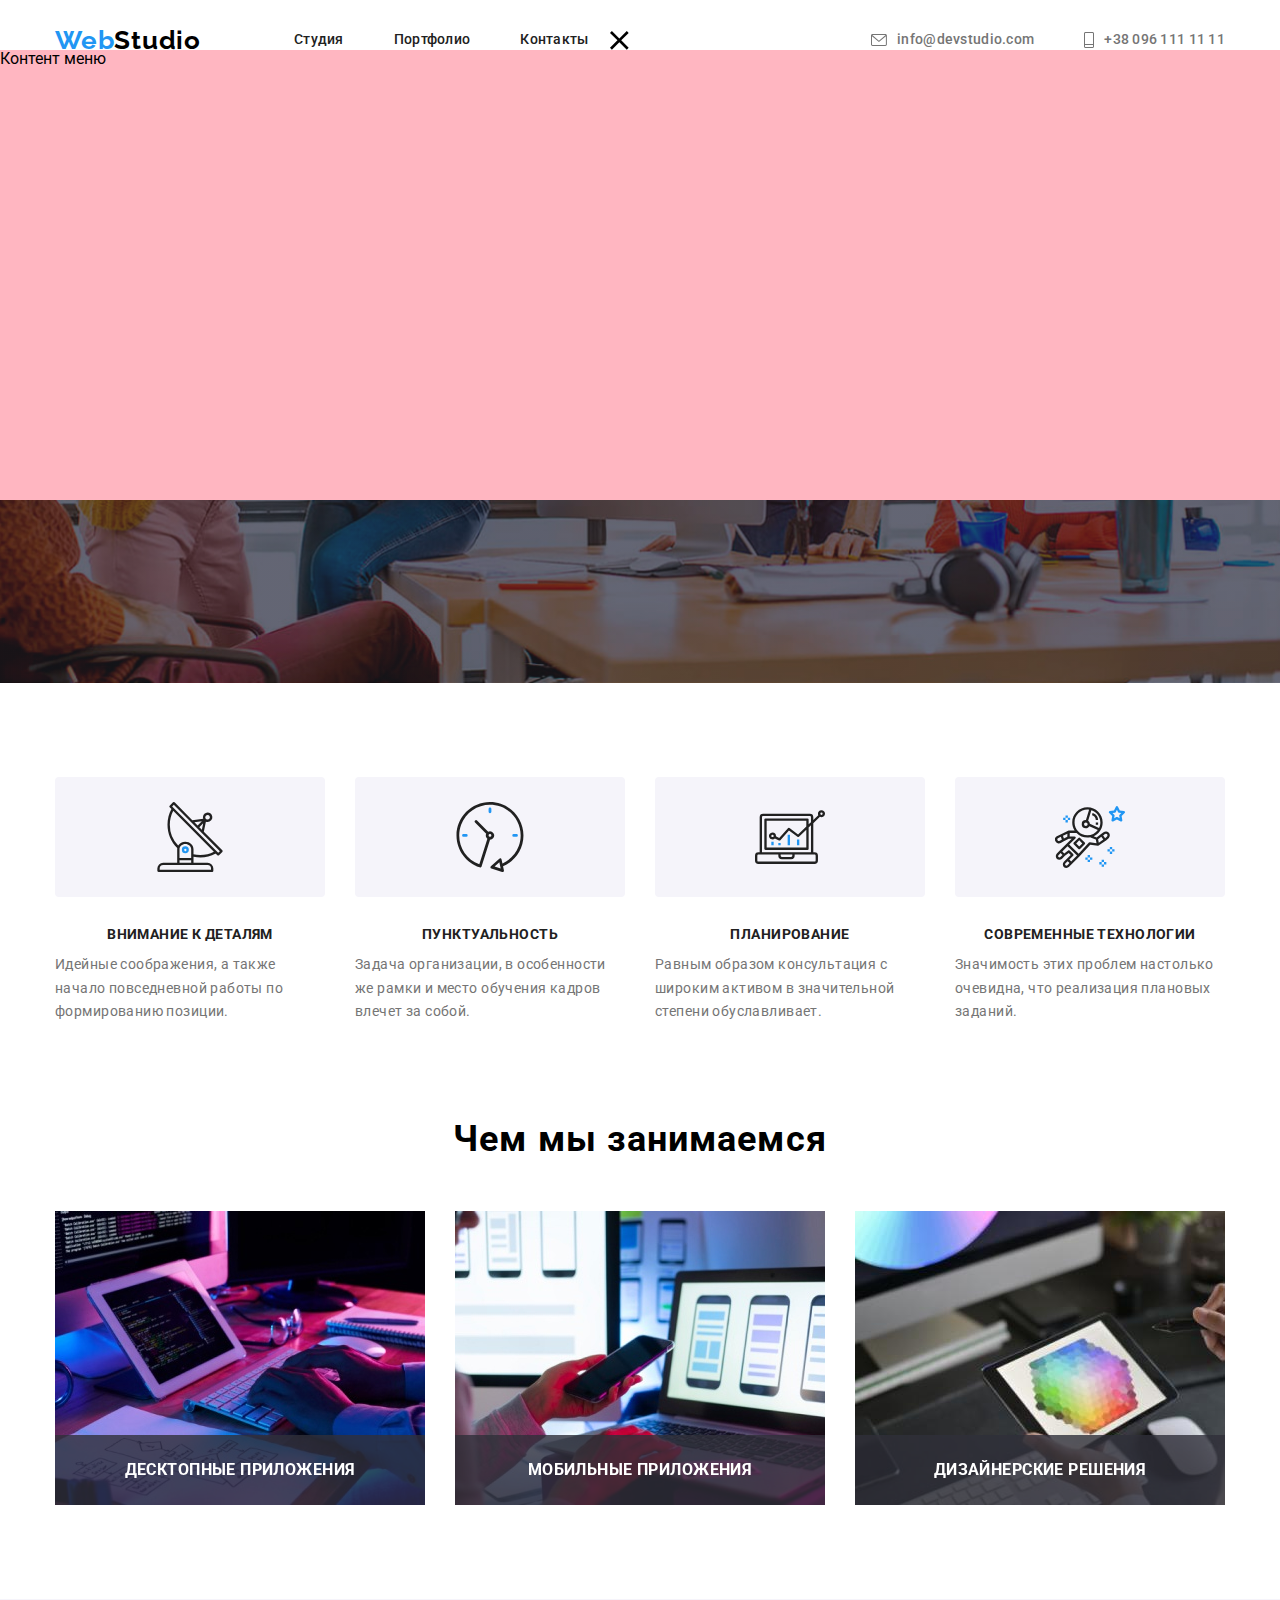
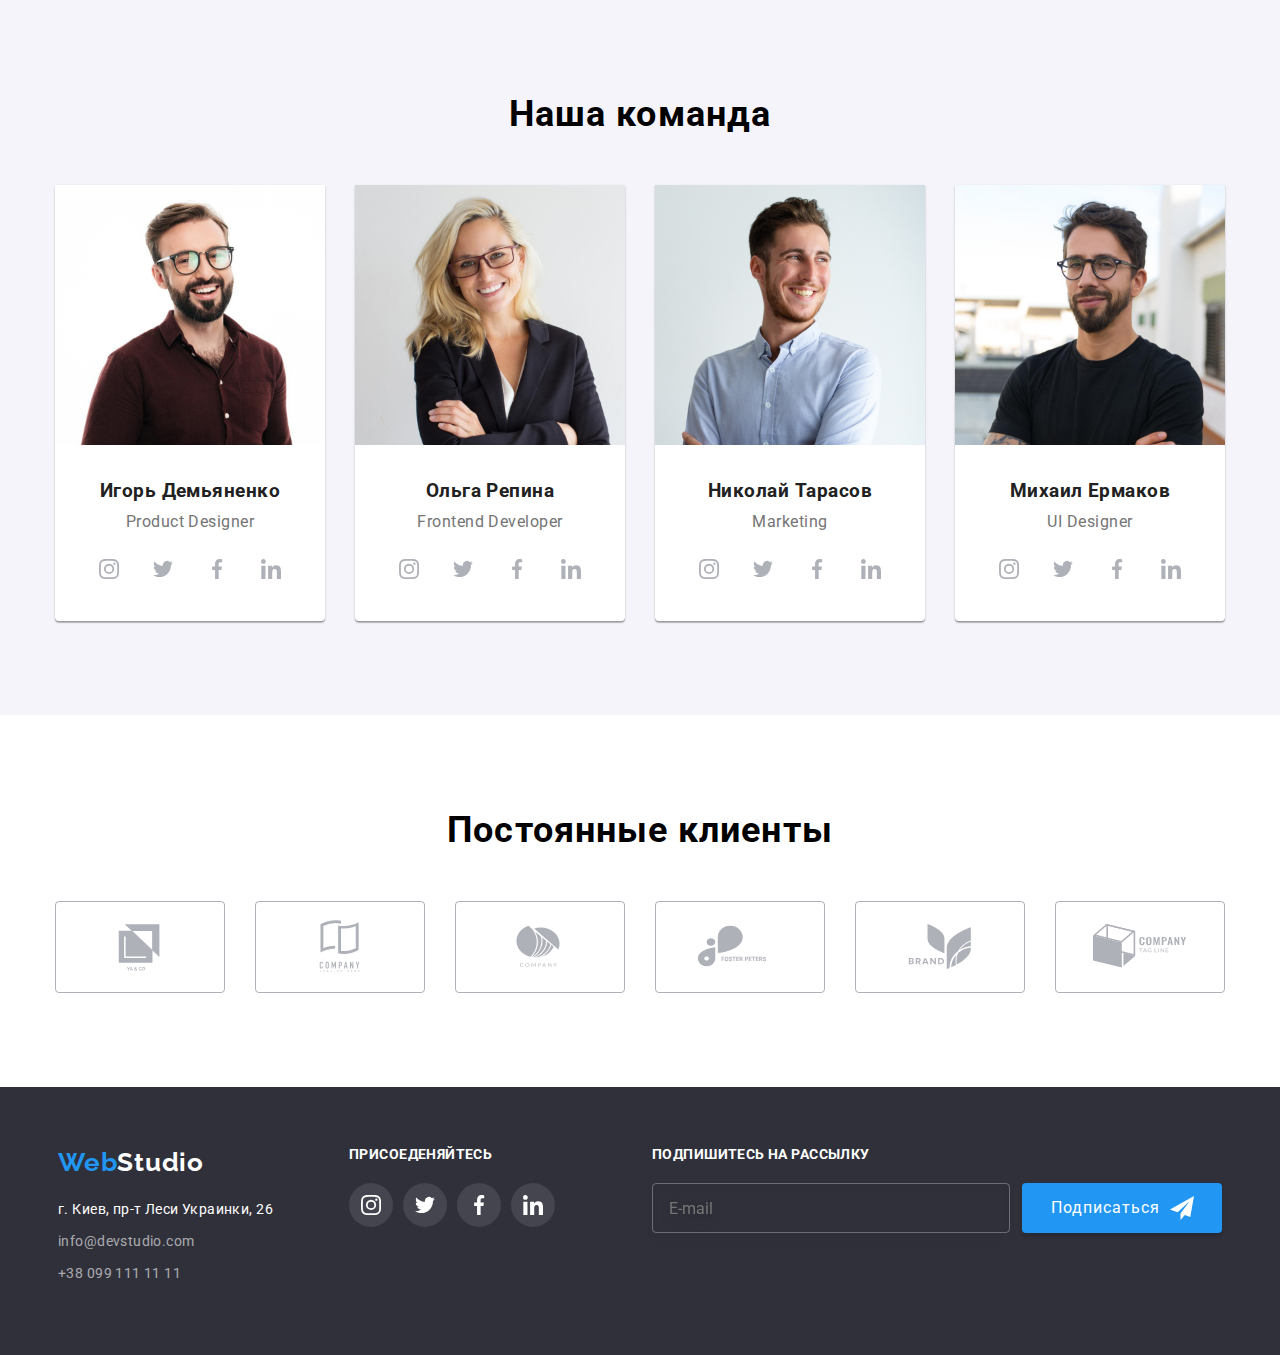
==== commit 79c8cae9: "1" ====
--- a/index.html
+++ b/index.html
@@ -12,7 +12,7 @@
     <!--<link rel="stylesheet" href="./css/styles.css">-->
 </head>
 
-<body>
+<body class="modal-open">
     <!--Навигация по сайту-->
     <header class="header">
         <div class="header-container container">
@@ -23,7 +23,22 @@
                 <li class="site-nav__item"> <a href="./portfolio.html" class="site-nav__link" >Портфолио</a></li>
                 <li class="site-nav__item"> <a href="#" class="site-nav__link" >Контакты</a></li>
             </ul>
+            <button type="button" class="button-mobile is-open"
+             data-menu-button>
+             <svg
+            width="40"
+            height="40"
+            aria-expanded="true"
+            aria-controls="menu-container"
+            aria-label="Переключатель мобильного меню">
+                <use class="button-mobile__close" href="./images/icons.svg#close_40px"></use>
+                <use class="button-mobile__menu" href="./images/icons.svg#menu_24px"></use>
+            </svg>
+            </button>
         </nav>
+        <div class="menu-container is-open" id="menu-container" data-menu>
+            Контент меню
+        </div>
         <ul class="nav list">
             <li class="nav__item"><a  href="mailto:info@devstudio.com" class="nav__contact "><svg width="10" height="16" class="nav__icon">
                 <use href="./images/icons.svg#envelope"></use>
@@ -32,6 +47,7 @@
                 <use href="./images/icons.svg#phone"></use>
             </svg>+38 096 111 11 11</a></li>
         </ul>
+        
         </div>
     </header>
     <main>
@@ -319,6 +335,8 @@
 
     </div>
     <script src="./js/modal.js"></script>
+    <script src="./js/menu.js"></script>
+
 </body>
 
 </html>--- a/css/main.min.css
+++ b/css/main.min.css
@@ -3,5 +3,5 @@
  Consolas,  'Liberation Mono',  Menlo,- monospace;font-size:1em}small{font-size:80%}sub,sup{font-size:75%;line-height:0;position:relative;vertical-align:baseline}sub{bottom:-0.25em}sup{top:-0.5em}table{text-indent:0;border-color:inherit}button,input,optgroup,select,textarea{font-family:inherit;font-size:100%;line-height:1.15;margin:0}button,select{text-transform:none}button,[type='button'],[type='reset'],[type='submit']{-webkit-appearance:button}::-moz-focus-inner{border-style:none;padding:0}:-moz-focusring{outline:1px dotted ButtonText}:-moz-ui-invalid{box-shadow:none}legend{padding:0}progress{vertical-align:baseline}::-webkit-inner-spin-button,::-webkit-outer-spin-button{height:auto}[type='search']{-webkit-appearance:textfield;outline-offset:-2px}::-webkit-search-decoration{-webkit-appearance:none}::-webkit-file-upload-button{-webkit-appearance:button;font:inherit}summary{display:list-item}body{font-family:Roboto, sans-serif;background-color:var(--white-color);color:var(--primary-text-color)}h1,h2,h3,p{margin-top:0;margin-bottom:0}.container{padding:0 15px;margin-left:auto;margin-right:auto}@media screen and (min-width: 480px){.container{width:480px}}@media screen and (min-width: 768px){.container{width:768px}}@media screen and (min-width: 1200px){.container{width:1200px}}.section{padding-bottom:60px;padding-top:60px}@media screen and (min-width: 1200px){.section{padding-bottom:94px;padding-top:94px}}.list{padding:0;margin:0;list-style:none}.title{font-weight:bold;font-size:28px;line-height:1.18;text-align:center;letter-spacing:0.03em;color:var(--title-text-color);margin-bottom:30px}@media screen and (min-width: 1200px){.title{margin-bottom:50px;font-size:36px;line-height:1.18}}.header{border-bottom:1px solid #ececec;height:60px}@media screen and (min-width: 768px){.header{height:80px}}@media screen and (min-width: 768px){.header-container{display:-webkit-box;display:-ms-flexbox;display:flex;-webkit-box-align:center;-ms-flex-align:center;align-items:center}}.logo{display:inline-block;padding-top:16px;padding-bottom:16px;color:#212121;font-family:Raleway;font-weight:bold;font-size:24px;line-height:1.17;letter-spacing:0.03em;text-decoration:none}.logo-blue{color:#2196f3}.logo-black{color:#000000}.logo-white{color:#fff}@media screen and (min-width: 768px){.logo{margin-right:88px}}@media screen and (min-width: 1200px){.logo{margin-right:93px;font-weight:bold;font-size:26px;line-height:1.19;display:-webkit-box;display:-ms-flexbox;display:flex;-webkit-box-align:center;-ms-flex-align:center;align-items:center}}@media screen and (min-width: 768px){.site-nav{display:-webkit-box;display:-ms-flexbox;display:flex;margin:0}.site-nav:last-child{margin-right:0}}@media screen and (min-width: 768px) and (min-width: 1200px){.site-nav:last-child{margin-right:0}}.site-nav__list{display:none;padding:0;margin:0;list-style:none}@media screen and (min-width: 768px){.site-nav__list{display:-webkit-box;display:-ms-flexbox;display:flex}}.site-nav__link{display:block;padding-top:32px;padding-bottom:32px;font-weight:500;color:currentColor;font-size:14px;line-height:1.14;letter-spacing:0.02em;color:#212121;-webkit-transition:color 250ms cubic-bezier(0.4, 0, 0.2, 1);transition:color 250ms cubic-bezier(0.4, 0, 0.2, 1)}.site-nav__link:hover,.site-nav__link:focus{color:#2196f3}@media screen and (min-width: 768px){.site-nav__link{position:relative}}@media screen and (min-width: 1200px){.site-nav .site-nav__item{margin-right:50px}}@media screen and (min-width: 768px){.site-nav__item:not(:last-child){margin-right:50px}}.site-nav a{color:#212121;text-decoration:none}.site-nav__link--current:after{border-radius:2px;content:"";display:block;width:100%;height:4px;left:0;bottom:0;background-color:#2196F3}@media screen and (min-width: 768px){.site-nav__link--current:after{position:absolute;margin-top:30px}}@media screen and (min-width: 1200px){.site-nav__link--current:after{margin:0}}.nav{display:none}@media screen and (min-width: 768px){.nav{display:-webkit-box;display:-ms-flexbox;display:flex;-ms-flex-wrap:wrap;flex-wrap:wrap;margin-left:auto;margin-left:84px}}@media screen and (min-width: 1200px){.nav{display:-webkit-box;display:-ms-flexbox;display:flex;margin-left:auto}}@media screen and (min-width: 768px){.nav .nav__item+.nav__item{margin-top:10px}}@media screen and (min-width: 1200px){.nav .nav__item+.nav__item{margin:0;margin-left:50px}}.nav__contact{display:-webkit-box;display:-ms-flexbox;display:flex;-webkit-box-align:center;-ms-flex-align:center;align-items:center;text-align:center;-webkit-box-pack:center;-ms-flex-pack:center;justify-content:center;color:#757575;font-weight:500;font-size:14px;line-height:1.14;letter-spacing:0.02em;text-decoration:none;-webkit-transition:color 250ms cubic-bezier(0.4, 0, 0.2, 1);transition:color 250ms cubic-bezier(0.4, 0, 0.2, 1);fill:#757575}.nav__contact:hover,.nav__contact:focus{color:#2196f3;fill:#2196f3}.nav__icon{margin-right:10px;width:16px;height:12px}.nav__icon:hover,.nav__icon:focus{fill:#2196f3}.nav__icon--size{width:10px;height:16px}.hero{background-image:-webkit-gradient(linear, left top, right top, from(rgba(47,48,58,0.4)), to(rgba(47,48,58,0.4))),url(../images/img-hero.jpg);background-image:linear-gradient(to right, rgba(47,48,58,0.4), rgba(47,48,58,0.4)),url(../images/img-hero.jpg);background-repeat:no-repeat;background-position:center;background-size:cover;background-color:#2f303a;text-align:center;max-width:1600px;margin-left:auto;margin-right:auto;padding-top:118px;padding-bottom:118px}@media screen and (min-width: 1200px){.hero{padding:200px 0 200px 0}}.hero__text{margin-bottom:30px;font-weight:900;font-size:26px;line-height:1.62;text-align:center;text-transform:uppercase;letter-spacing:0.06em;color:#fff}@media screen and (min-width: 1200px){.hero__text{font-size:44px;line-height:1.37}}.hero__button{padding:10px 32px;min-width:200px;border:1px solid transparent;border-radius:4px;cursor:pointer;font-weight:bold;font-size:16px;line-height:1.88;letter-spacing:0.06em;color:#fff;background-color:#2196f3}@media screen and (min-width: 768px){.values{display:-webkit-box;display:-ms-flexbox;display:flex;-ms-flex-wrap:wrap;flex-wrap:wrap;margin-left:-30px;margin-top:-30px}}@media screen and (min-width: 1200px){.values{-ms-flex-wrap:nowrap;flex-wrap:nowrap;margin:0}}@media screen and (min-width: 768px){.values__item{margin-left:30px;margin-top:30px;width:calc(100% / 2 - 30px)}}@media screen and (min-width: 1200px){.values__item{width:270px;margin:0}.values .values__item+.values__item{margin-left:30px}}.values__item:not(:last-child){margin-bottom:30px}@media screen and (min-width: 1200px){.values__item:not(:last-child){margin-bottom:0}}.values__heading{font-weight:bold;font-size:14px;line-height:1.14;text-transform:uppercase;letter-spacing:0.03em;color:#212121;text-align:center}@media screen and (min-width: 1200px){.values__heading{margin-top:0;margin-bottom:10px}}.values__icon{border-radius:4px;display:-webkit-box;display:-ms-flexbox;display:flex;-webkit-box-align:center;-ms-flex-align:center;align-items:center;-webkit-box-pack:center;-ms-flex-pack:center;justify-content:center;height:120px;background-color:#f5f4fa;border-radius:4px;margin-bottom:30px}.values__text{margin-top:10px;font-weight:normal;font-size:14px;line-height:1.71;letter-spacing:0.03em;color:#757575}@media screen and (min-width: 1200px){.values__text{margin-top:0;margin-bottom:0}}.inform{display:none}@media screen and (min-width: 1200px){.inform{display:-webkit-box;display:-ms-flexbox;display:flex;padding-bottom:94px}}@media screen and (min-width: 1200px){.inform__list{display:-webkit-box;display:-ms-flexbox;display:flex}}@media screen and (min-width: 1200px){.inform__list .inform__item+.inform__item{margin-left:30px}}@media screen and (min-width: 1200px){.inform__link{position:relative}}@media screen and (min-width: 1200px){.inform__link img{display:block}}.inform__title{bottom:0;width:100%;background:rgba(47,48,58,0.8);font-size:14px;line-height:16px;text-align:center;letter-spacing:0.03em;text-transform:uppercase;-webkit-box-pack:center;-ms-flex-pack:center;justify-content:center;display:-webkit-box;display:-ms-flexbox;display:flex;-webkit-box-align:center;-ms-flex-align:center;align-items:center;padding:27px 0 27px 0;color:#FFFFFF}@media screen and (min-width: 1200px){.inform__title{position:absolute}}.team{background-color:#f5f4fa}@media screen and (min-width: 768px){.team__list{margin-left:-30px;margin-top:-30px;display:-webkit-box;display:-ms-flexbox;display:flex;-ms-flex-wrap:wrap;flex-wrap:wrap}}@media screen and (min-width: 768px) and (min-width: 1200px){.team__list{-ms-flex-wrap:nowrap;flex-wrap:nowrap;margin:0}}.team__container{text-align:center;font-weight:500;font-size:16px;line-height:1.19;letter-spacing:0.03em;color:#212121;padding:30px 0 24px 0}@media screen and (min-width: 1200px){.team__container{margin-top:0;margin-bottom:0;padding:30px 0 30px 0}}.team__text{font-weight:normal;font-size:16px;line-height:1.19;letter-spacing:0.03em;color:#757575;margin-top:10px;margin-bottom:16px}@media screen and (min-width: 1200px){.team__text{text-align:center}}.team__item{-webkit-box-shadow:0px 1px 3px rgba(0,0,0,0.12),0px 1px 1px rgba(0,0,0,0.14),0px 2px 1px rgba(0,0,0,0.2);box-shadow:0px 1px 3px rgba(0,0,0,0.12),0px 1px 1px rgba(0,0,0,0.14),0px 2px 1px rgba(0,0,0,0.2);border-radius:0px 0px 4px 4px;background-color:#fff}.team__item:not(:last-child){margin-bottom:30px}@media screen and (min-width: 768px){.team__item{margin-left:30px;margin-top:30px;width:calc(100% / 2 - 30px)}.team__item:not(:last-child){margin-bottom:0}}@media screen and (min-width: 1200px){.team__item{margin-left:0;margin-top:0}.team__list .team__item+.team__item{margin-left:30px}}.team__item img{width:100%}.card{display:-webkit-box;display:-ms-flexbox;display:flex;-webkit-box-align:center;-ms-flex-align:center;align-items:center;text-align:center;-webkit-box-pack:center;-ms-flex-pack:center;justify-content:center}.card__list{display:-webkit-box;display:-ms-flexbox;display:flex;cursor:pointer;fill:#fff}.card__list li+li{margin-left:10px}.card__link{fill:#afb1b8;display:-webkit-box;display:-ms-flexbox;display:flex;-webkit-box-align:center;-ms-flex-align:center;align-items:center;-webkit-box-pack:center;-ms-flex-pack:center;justify-content:center;width:44px;height:44px;border-radius:50%;background-color:#fff}.card__link:hover,.card__link:focus{fill:#fff;background-color:#2196f3}.card__icon{color:currentColor;-webkit-transition:250ms var cubic-bezier(0.4, 0, 0.2, 1);transition:250ms var cubic-bezier(0.4, 0, 0.2, 1)}.card__icon:hover,.card__icon:focus{background-color:#2196f3;fill:#fff}.client{display:-webkit-box;display:-ms-flexbox;display:flex;-ms-flex-wrap:wrap;flex-wrap:wrap;text-align:center;-webkit-box-pack:center;-ms-flex-pack:center;justify-content:center;margin:-30px 0 0 -30px}@media screen and (min-width: 1200px){.client{-ms-flex-wrap:nowrap;flex-wrap:nowrap;margin:0}.client li+li{margin-left:30px}}.client__item{margin:30px 0 0 30px;width:calc(100% / 2 - 30px)}@media screen and (min-width: 768px){.client__item{width:calc(100% / 3 - 30px)}}@media screen and (min-width: 1200px){.client__item{margin:0}}.client__link{display:-webkit-box;display:-ms-flexbox;display:flex;-webkit-box-align:center;-ms-flex-align:center;align-items:center;-webkit-box-pack:center;-ms-flex-pack:center;justify-content:center;height:92px;border:1px solid #afb1b8;-webkit-box-sizing:border-box;box-sizing:border-box;border-radius:4px;fill:#afb1b8;-webkit-transition:250ms cubic-bezier(0.4, 0, 0.2, 1);transition:250ms cubic-bezier(0.4, 0, 0.2, 1)}.client__link:hover,.client__link:focus{fill:#2196f3;border:1px solid #2196f3}.footer{padding:60px 0 60px 0;background-color:#2f303a}.footer__container{text-align:center}@media screen and (min-width: 768px){.footer__container{display:-webkit-box;display:-ms-flexbox;display:flex;-ms-flex-wrap:wrap;flex-wrap:wrap;-ms-flex-pack:distribute;justify-content:space-around}}@media screen and (min-width: 1200px){.footer__container{-ms-flex-wrap:nowrap;flex-wrap:nowrap;text-align:left}}.footer__logo{display:block;font-family:Raleway;font-style:normal;font-weight:bold;font-size:24px;line-height:1,17;text-align:center;letter-spacing:0.03em;text-decoration:none;margin-bottom:20px}@media screen and (min-width: 1200px){.footer__logo{font-size:26px;line-height:1.19;text-align:left}}.adress{font-style:normal}.adress:last-child{padding-bottom:0}@media screen and (min-width: 1200px){.adress__item{margin-bottom:9px}}.adress__item:not(:last-child){margin-bottom:8px}.adress__link{font-weight:400;font-size:14px;line-height:1.7;letter-spacing:0.03em;color:#fff;text-decoration:none}.adress__link--color{color:rgba(255,255,255,0.6)}.adress__link--color:hover,.adress__link--color:focus{color:#2196f3}.join{display:block;margin-top:60px;margin-bottom:60px}@media screen and (min-width: 768px){.join{margin:0;margin-left:165px}}@media screen and (min-width: 1200px){.join{-webkit-box-align:center;-ms-flex-align:center;align-items:center;-webkit-box-pack:center;-ms-flex-pack:center;justify-content:center;margin-left:70px}}.join__title{font-size:14px;line-height:1.14;letter-spacing:0.03em;text-transform:uppercase;color:#fff}.join__list{margin-top:20px;display:-webkit-box;display:-ms-flexbox;display:flex;-webkit-box-align:center;-ms-flex-align:center;align-items:center;-webkit-box-pack:center;-ms-flex-pack:center;justify-content:center;cursor:pointer;fill:#fff}.join__list li+li{margin-left:10px}.join__link{display:-webkit-box;display:-ms-flexbox;display:flex;width:44px;height:44px;border-radius:50%;background-color:#fff;-webkit-box-align:center;-ms-flex-align:center;align-items:center;-webkit-box-pack:center;-ms-flex-pack:center;justify-content:center;background:rgba(255,255,255,0.1);-webkit-transition:background-color 250ms cubic-bezier(0.4, 0, 0.2, 1);transition:background-color 250ms cubic-bezier(0.4, 0, 0.2, 1)}.join__link:hover,.join__link:focus{background-color:#2196f3}.join__icon{fill:#fff}@media screen and (min-width: 768px){.footer-form{display:-webkit-box;display:-ms-flexbox;display:flex;-webkit-box-orient:vertical;-webkit-box-direction:normal;-ms-flex-direction:column;flex-direction:column;margin-top:60px}}@media screen and (min-width: 768px) and (min-width: 1200px){.footer-form{margin-left:91px;margin-top:0}}.footer-form__title{font-size:14px;line-height:1.14;letter-spacing:0.03em;text-transform:uppercase;color:#FFFFFF;margin-bottom:20px}.footer-form__input{width:100%;height:50px;background-color:transparent;border:1px solid rgba(255,255,255,0.3);-webkit-box-sizing:border-box;box-sizing:border-box;-webkit-filter:drop-shadow(0px 4px 4px rgba(0,0,0,0.15));filter:drop-shadow(0px 4px 4px rgba(0,0,0,0.15));border-radius:4px;padding:15px 0 15px 16px}@media screen and (min-width: 768px){.footer-form__input{width:450px}}@media screen and (min-width: 1200px){.footer-form__input{width:358px}}.footer-form__button{position:relative;width:200px;height:50px;font-size:16px;line-height:1.87;letter-spacing:0.06em;color:#FFFFFF;background:#2196F3;-webkit-box-shadow:0px 4px 4px rgba(0,0,0,0.15);box-shadow:0px 4px 4px rgba(0,0,0,0.15);border-radius:4px;margin:20px 0 0 0;cursor:pointer;border:none;padding:10px 62px 10px 29px}@media screen and (min-width: 1200px){.footer-form__button{margin-left:12px;margin-top:0}}.footer-form__icon{position:absolute;width:24px;height:24px;top:50%;right:28px;-webkit-transform:translateY(-50%);transform:translateY(-50%);margin-left:10px;fill:#fff}.footer-form__box{display:-webkit-box;display:-ms-flexbox;display:flex;-webkit-box-orient:vertical;-webkit-box-direction:normal;-ms-flex-direction:column;flex-direction:column;-webkit-box-align:center;-ms-flex-align:center;align-items:center}@media screen and (min-width: 1200px){.footer-form__box{-webkit-box-orient:horizontal;-webkit-box-direction:normal;-ms-flex-direction:row;flex-direction:row}}.backdrop{position:fixed;top:0;left:0;width:100%;height:100%;background:rgba(0,0,0,0.2);opacity:1;-webkit-transition:opacity 250ms cubic-bezier(0.4, 0, 0.2, 1);transition:opacity 250ms cubic-bezier(0.4, 0, 0.2, 1)}.modal{position:absolute;top:50%;left:50%;-webkit-transform:translate(-50%, -50%);transform:translate(-50%, -50%);width:450px;height:609px;background-color:#fff;padding:40px}@media screen and (min-width: 1200px){.modal{width:528px;height:581px}}.modal__button{position:absolute;top:8px;right:8px;width:30px;height:30px;border-radius:50%;background:#fff;border:1px solid rgba(0,0,0,0.1);cursor:pointer;display:-webkit-box;display:-ms-flexbox;display:flex;-webkit-box-align:center;-ms-flex-align:center;align-items:center;-webkit-box-pack:center;-ms-flex-pack:center;justify-content:center}.modal__button:hover,.modal__button:focus{fill:#2196F3}.is-hidden{opacity:0;pointer-events:none}.modal-form{display:-webkit-box;display:-ms-flexbox;display:flex;-webkit-box-orient:vertical;-webkit-box-direction:normal;-ms-flex-direction:column;flex-direction:column}.modal-form__title{font-size:20px;line-height:1.5;text-align:center;letter-spacing:0.03em;color:#212121;margin-bottom:12px}@media screen and (min-width: 1200px){.modal-form__title{font-size:20px;line-height:23px}}.modal-form__container{margin-bottom:10px;display:-webkit-box;display:-ms-flexbox;display:flex;-webkit-box-orient:vertical;-webkit-box-direction:normal;-ms-flex-direction:column;flex-direction:column}.modal-form__label{margin-bottom:4px;font-size:12px;line-height:1.17;letter-spacing:0.01em;color:#757575}.modal-form__box{position:relative}.modal-form__icon{position:absolute;top:50%;left:12px;-webkit-transform:translateY(-50%);transform:translateY(-50%)}.modal-form__textarea{width:100%;height:120px;border:1px solid rgba(33,33,33,0.2);border-radius:4px;resize:none;outline:none;cursor:pointer;padding:12px 16px;font-weight:normal;font-size:12px;line-height:1.166;letter-spacing:0.01em;margin-top:4px;-webkit-transition:250ms cubic-bezier(0.4, 0, 0.2, 1);transition:250ms cubic-bezier(0.4, 0, 0.2, 1)}.modal-form__textarea:focus{border-color:#2196f3}.modal-form__textarea::-webkit-input-placeholder{color:rgba(117,117,117,0.5)}.modal-form__textarea:-ms-input-placeholder{color:rgba(117,117,117,0.5)}.modal-form__textarea::-ms-input-placeholder{color:rgba(117,117,117,0.5)}.modal-form__textarea::placeholder{color:rgba(117,117,117,0.5)}.modal-form__input{width:100%;height:40px;border:1px solid rgba(33,33,33,0.2);border-radius:4px;outline:none;cursor:pointer;padding-left:42px;-webkit-transition:250ms cubic-bezier(0.4, 0, 0.2, 1);transition:250ms cubic-bezier(0.4, 0, 0.2, 1);font-weight:normal;font-size:12px;line-height:1.166;letter-spacing:0.01em;margin-top:4px}.modal-form__input:focus{border:1px solid #2196f3;border-radius:4px}.modal-form .modal-form__input:focus+.modal-form__icon{fill:#2196f3}@media screen and (min-width: 1200px){.checkbox{margin-top:20px;margin-bottom:30px}}.checkbox__input{font-size:12px;line-height:1.17;letter-spacing:0.03em;color:#757575;width:16px;height:15px}@media screen and (min-width: 1200px){.checkbox__input{font-size:14px;line-height:1.71}}.checkbox__link{color:#2196f3}.modal-form__button{position:absolute;bottom:0;left:50%;border:none;-webkit-transform:translateX(-50%);transform:translateX(-50%);font-size:16px;line-height:1.87;display:-webkit-box;display:-ms-flexbox;display:flex;-webkit-box-pack:center;-ms-flex-pack:center;justify-content:center;-webkit-box-align:center;-ms-flex-align:center;align-items:center;margin-bottom:40px;letter-spacing:0.06em;padding:10px 55px 10px 56px;color:#fff;background:#188CE8;-webkit-box-shadow:0px 4px 4px rgba(0,0,0,0.15);box-shadow:0px 4px 4px rgba(0,0,0,0.15);border-radius:4px;cursor:pointer;margin-top:31px}.menu-btn__item:hover{-webkit-box-shadow:0px 3px 1px rgba(0,0,0,0.1),0px 1px 2px rgba(0,0,0,0.08),0px 2px 2px rgba(0,0,0,0.12);box-shadow:0px 3px 1px rgba(0,0,0,0.1),0px 1px 2px rgba(0,0,0,0.08),0px 2px 2px rgba(0,0,0,0.12);border-radius:4px}.menu-btn__button{min-width:73px;border:1px solid transparent;border-radius:4px;padding:6px 22px;cursor:pointer;font-weight:500;font-size:16px;line-height:1.62;text-align:center;letter-spacing:0.03em;color:.menu-btn__button title-text-color;background-color:#f5f4fa;-webkit-transition:250ms .menu-btn__button timing-tunction;transition:250ms .menu-btn__button timing-tunction}.menu-btn__button:hover,.menu-btn__button:focus{color:#fff;background-color:#2196f3}.portfolio__item{border:1px solid #eeeeee;-webkit-box-sizing:border-box;box-sizing:border-box}.portfolio__item:hover .thump__text{-webkit-transform:translateY(0);transform:translateY(0)}.portfolio__item:hover{border:1px solid #eeeeee;-webkit-box-sizing:border-box;box-sizing:border-box;-webkit-box-shadow:0px 1px 1px rgba(0,0,0,0.12),0px 4px 4px rgba(0,0,0,0.06),1px 4px 6px rgba(0,0,0,0.16);box-shadow:0px 1px 1px rgba(0,0,0,0.12),0px 4px 4px rgba(0,0,0,0.06),1px 4px 6px rgba(0,0,0,0.16)}.thump{position:relative;overflow:hidden}.thump__text{position:absolute;-webkit-transform:translateY(100%);transform:translateY(100%);width:100%;height:100%;top:0;background-color:rgba(33,150,243,0.9);-webkit-transition:-webkit-transform 250ms cubic-bezier(0.4, 0, 0.2, 1);transition:-webkit-transform 250ms cubic-bezier(0.4, 0, 0.2, 1);transition:transform 250ms cubic-bezier(0.4, 0, 0.2, 1);transition:transform 250ms cubic-bezier(0.4, 0, 0.2, 1), -webkit-transform 250ms cubic-bezier(0.4, 0, 0.2, 1);padding:63px 24px;margin:0;color:#fff;font-size:18px;line-height:1.56}.project__title{font-style:normal;font-weight:700;font-size:18px;line-height:2;letter-spacing:0.06em;color:#212121}.project__text{font-style:normal;font-weight:400;font-size:16px;line-height:1.9;letter-spacing:0.03em;color:#757575}
+ monospace;font-size:1em}small{font-size:80%}sub,sup{font-size:75%;line-height:0;position:relative;vertical-align:baseline}sub{bottom:-0.25em}sup{top:-0.5em}table{text-indent:0;border-color:inherit}button,input,optgroup,select,textarea{font-family:inherit;font-size:100%;line-height:1.15;margin:0}button,select{text-transform:none}button,[type='button'],[type='reset'],[type='submit']{-webkit-appearance:button}::-moz-focus-inner{border-style:none;padding:0}:-moz-focusring{outline:1px dotted ButtonText}:-moz-ui-invalid{box-shadow:none}legend{padding:0}progress{vertical-align:baseline}::-webkit-inner-spin-button,::-webkit-outer-spin-button{height:auto}[type='search']{-webkit-appearance:textfield;outline-offset:-2px}::-webkit-search-decoration{-webkit-appearance:none}::-webkit-file-upload-button{-webkit-appearance:button;font:inherit}summary{display:list-item}body{font-family:Roboto, sans-serif;background-color:var(--white-color);color:var(--primary-text-color)}body.modal-open{overflow:hidden}h1,h2,h3,p{margin-top:0;margin-bottom:0}.container{padding:0 15px;margin-left:auto;margin-right:auto}@media screen and (min-width: 480px){.container{width:480px}}@media screen and (min-width: 768px){.container{width:768px}}@media screen and (min-width: 1200px){.container{width:1200px}}.section{padding-bottom:60px;padding-top:60px}@media screen and (min-width: 1200px){.section{padding-bottom:94px;padding-top:94px}}.list{padding:0;margin:0;list-style:none}.title{font-weight:bold;font-size:28px;line-height:1.18;text-align:center;letter-spacing:0.03em;color:var(--title-text-color);margin-bottom:30px}@media screen and (min-width: 1200px){.title{margin-bottom:50px;font-size:36px;line-height:1.18}}.header{border-bottom:1px solid #ececec;height:60px}@media screen and (min-width: 768px){.header{height:80px}}.header-container{position:relative}@media screen and (min-width: 768px){.header-container{display:-webkit-box;display:-ms-flexbox;display:flex;-webkit-box-align:center;-ms-flex-align:center;align-items:center}}.logo{display:inline-block;padding-top:16px;padding-bottom:16px;color:#212121;font-family:Raleway;font-weight:bold;font-size:24px;line-height:1.17;letter-spacing:0.03em;text-decoration:none}.logo-blue{color:#2196f3}.logo-black{color:#000000}.logo-white{color:#fff}@media screen and (min-width: 768px){.logo{margin-right:88px}}@media screen and (min-width: 1200px){.logo{margin-right:93px;font-weight:bold;font-size:26px;line-height:1.19;display:-webkit-box;display:-ms-flexbox;display:flex;-webkit-box-align:center;-ms-flex-align:center;align-items:center}}.site-nav{position:relative}@media screen and (min-width: 768px){.site-nav{display:-webkit-box;display:-ms-flexbox;display:flex;margin:0}.site-nav:last-child{margin-right:0}}@media screen and (min-width: 768px) and (min-width: 1200px){.site-nav:last-child{margin-right:0}}.site-nav__list{display:none;padding:0;margin:0;list-style:none}@media screen and (min-width: 768px){.site-nav__list{display:-webkit-box;display:-ms-flexbox;display:flex}}.site-nav__link{display:block;padding-top:32px;padding-bottom:32px;font-weight:500;color:currentColor;font-size:14px;line-height:1.14;letter-spacing:0.02em;color:#212121;-webkit-transition:color 250ms cubic-bezier(0.4, 0, 0.2, 1);transition:color 250ms cubic-bezier(0.4, 0, 0.2, 1)}.site-nav__link:hover,.site-nav__link:focus{color:#2196f3}@media screen and (min-width: 768px){.site-nav__link{position:relative}}@media screen and (min-width: 1200px){.site-nav .site-nav__item{margin-right:50px}}@media screen and (min-width: 768px){.site-nav__item:not(:last-child){margin-right:50px}}.site-nav a{color:#212121;text-decoration:none}.site-nav__link--current:after{border-radius:2px;content:"";display:block;width:100%;height:4px;left:0;bottom:0;background-color:#2196F3}@media screen and (min-width: 768px){.site-nav__link--current:after{position:absolute;margin-top:30px}}@media screen and (min-width: 1200px){.site-nav__link--current:after{margin:0}}.nav{display:none}@media screen and (min-width: 768px){.nav{display:-webkit-box;display:-ms-flexbox;display:flex;-ms-flex-wrap:wrap;flex-wrap:wrap;margin-left:auto;margin-left:84px}}@media screen and (min-width: 1200px){.nav{display:-webkit-box;display:-ms-flexbox;display:flex;margin-left:auto}}@media screen and (min-width: 768px){.nav .nav__item+.nav__item{margin-top:10px}}@media screen and (min-width: 1200px){.nav .nav__item+.nav__item{margin:0;margin-left:50px}}.nav__contact{display:-webkit-box;display:-ms-flexbox;display:flex;-webkit-box-align:center;-ms-flex-align:center;align-items:center;text-align:center;-webkit-box-pack:center;-ms-flex-pack:center;justify-content:center;color:#757575;font-weight:500;font-size:14px;line-height:1.14;letter-spacing:0.02em;text-decoration:none;-webkit-transition:color 250ms cubic-bezier(0.4, 0, 0.2, 1);transition:color 250ms cubic-bezier(0.4, 0, 0.2, 1);fill:#757575}.nav__contact:hover,.nav__contact:focus{color:#2196f3;fill:#2196f3}.nav__icon{margin-right:10px;width:16px;height:12px}.nav__icon:hover,.nav__icon:focus{fill:#2196f3}.nav__icon--size{width:10px;height:16px}.hero{background-image:-webkit-gradient(linear, left top, right top, from(rgba(47,48,58,0.4)), to(rgba(47,48,58,0.4))),url(../images/img-hero.jpg);background-image:linear-gradient(to right, rgba(47,48,58,0.4), rgba(47,48,58,0.4)),url(../images/img-hero.jpg);background-repeat:no-repeat;background-position:center;background-size:cover;background-color:#2f303a;text-align:center;max-width:1600px;margin-left:auto;margin-right:auto;padding-top:118px;padding-bottom:118px}@media screen and (min-width: 1200px){.hero{padding:200px 0 200px 0}}.hero__text{margin-bottom:30px;font-weight:900;font-size:26px;line-height:1.62;text-align:center;text-transform:uppercase;letter-spacing:0.06em;color:#fff}@media screen and (min-width: 1200px){.hero__text{font-size:44px;line-height:1.37}}.hero__button{padding:10px 32px;min-width:200px;border:1px solid transparent;border-radius:4px;cursor:pointer;font-weight:bold;font-size:16px;line-height:1.88;letter-spacing:0.06em;color:#fff;background-color:#2196f3}@media screen and (min-width: 768px){.values{display:-webkit-box;display:-ms-flexbox;display:flex;-ms-flex-wrap:wrap;flex-wrap:wrap;margin-left:-30px;margin-top:-30px}}@media screen and (min-width: 1200px){.values{-ms-flex-wrap:nowrap;flex-wrap:nowrap;margin:0}}@media screen and (min-width: 768px){.values__item{margin-left:30px;margin-top:30px;width:calc(100% / 2 - 30px)}}@media screen and (min-width: 1200px){.values__item{width:270px;margin:0}.values .values__item+.values__item{margin-left:30px}}.values__item:not(:last-child){margin-bottom:30px}@media screen and (min-width: 1200px){.values__item:not(:last-child){margin-bottom:0}}.values__heading{font-weight:bold;font-size:14px;line-height:1.14;text-transform:uppercase;letter-spacing:0.03em;color:#212121;text-align:center}@media screen and (min-width: 1200px){.values__heading{margin-top:0;margin-bottom:10px}}.values__icon{border-radius:4px;display:-webkit-box;display:-ms-flexbox;display:flex;-webkit-box-align:center;-ms-flex-align:center;align-items:center;-webkit-box-pack:center;-ms-flex-pack:center;justify-content:center;height:120px;background-color:#f5f4fa;border-radius:4px;margin-bottom:30px}.values__text{margin-top:10px;font-weight:normal;font-size:14px;line-height:1.71;letter-spacing:0.03em;color:#757575}@media screen and (min-width: 1200px){.values__text{margin-top:0;margin-bottom:0}}.inform{display:none}@media screen and (min-width: 1200px){.inform{display:-webkit-box;display:-ms-flexbox;display:flex;padding-bottom:94px}}@media screen and (min-width: 1200px){.inform__list{display:-webkit-box;display:-ms-flexbox;display:flex}}@media screen and (min-width: 1200px){.inform__list .inform__item+.inform__item{margin-left:30px}}@media screen and (min-width: 1200px){.inform__link{position:relative}}@media screen and (min-width: 1200px){.inform__link img{display:block}}.inform__title{bottom:0;width:100%;background:rgba(47,48,58,0.8);font-size:14px;line-height:16px;text-align:center;letter-spacing:0.03em;text-transform:uppercase;-webkit-box-pack:center;-ms-flex-pack:center;justify-content:center;display:-webkit-box;display:-ms-flexbox;display:flex;-webkit-box-align:center;-ms-flex-align:center;align-items:center;padding:27px 0 27px 0;color:#FFFFFF}@media screen and (min-width: 1200px){.inform__title{position:absolute}}.team{background-color:#f5f4fa}@media screen and (min-width: 768px){.team__list{margin-left:-30px;margin-top:-30px;display:-webkit-box;display:-ms-flexbox;display:flex;-ms-flex-wrap:wrap;flex-wrap:wrap}}@media screen and (min-width: 768px) and (min-width: 1200px){.team__list{-ms-flex-wrap:nowrap;flex-wrap:nowrap;margin:0}}.team__container{text-align:center;font-weight:500;font-size:16px;line-height:1.19;letter-spacing:0.03em;color:#212121;padding:30px 0 24px 0}@media screen and (min-width: 1200px){.team__container{margin-top:0;margin-bottom:0;padding:30px 0 30px 0}}.team__text{font-weight:normal;font-size:16px;line-height:1.19;letter-spacing:0.03em;color:#757575;margin-top:10px;margin-bottom:16px}@media screen and (min-width: 1200px){.team__text{text-align:center}}.team__item{-webkit-box-shadow:0px 1px 3px rgba(0,0,0,0.12),0px 1px 1px rgba(0,0,0,0.14),0px 2px 1px rgba(0,0,0,0.2);box-shadow:0px 1px 3px rgba(0,0,0,0.12),0px 1px 1px rgba(0,0,0,0.14),0px 2px 1px rgba(0,0,0,0.2);border-radius:0px 0px 4px 4px;background-color:#fff}.team__item:not(:last-child){margin-bottom:30px}@media screen and (min-width: 768px){.team__item{margin-left:30px;margin-top:30px;width:calc(100% / 2 - 30px)}.team__item:not(:last-child){margin-bottom:0}}@media screen and (min-width: 1200px){.team__item{margin-left:0;margin-top:0}.team__list .team__item+.team__item{margin-left:30px}}.team__item img{width:100%}.card{display:-webkit-box;display:-ms-flexbox;display:flex;-webkit-box-align:center;-ms-flex-align:center;align-items:center;text-align:center;-webkit-box-pack:center;-ms-flex-pack:center;justify-content:center}.card__list{display:-webkit-box;display:-ms-flexbox;display:flex;cursor:pointer;fill:#fff}.card__list li+li{margin-left:10px}.card__link{fill:#afb1b8;display:-webkit-box;display:-ms-flexbox;display:flex;-webkit-box-align:center;-ms-flex-align:center;align-items:center;-webkit-box-pack:center;-ms-flex-pack:center;justify-content:center;width:44px;height:44px;border-radius:50%;background-color:#fff}.card__link:hover,.card__link:focus{fill:#fff;background-color:#2196f3}.card__icon{color:currentColor;-webkit-transition:250ms var cubic-bezier(0.4, 0, 0.2, 1);transition:250ms var cubic-bezier(0.4, 0, 0.2, 1)}.card__icon:hover,.card__icon:focus{background-color:#2196f3;fill:#fff}.client{display:-webkit-box;display:-ms-flexbox;display:flex;-ms-flex-wrap:wrap;flex-wrap:wrap;text-align:center;-webkit-box-pack:center;-ms-flex-pack:center;justify-content:center;margin:-30px 0 0 -30px}@media screen and (min-width: 1200px){.client{-ms-flex-wrap:nowrap;flex-wrap:nowrap;margin:0}.client li+li{margin-left:30px}}.client__item{margin:30px 0 0 30px;width:calc(100% / 2 - 30px)}@media screen and (min-width: 768px){.client__item{width:calc(100% / 3 - 30px)}}@media screen and (min-width: 1200px){.client__item{margin:0}}.client__link{display:-webkit-box;display:-ms-flexbox;display:flex;-webkit-box-align:center;-ms-flex-align:center;align-items:center;-webkit-box-pack:center;-ms-flex-pack:center;justify-content:center;height:92px;border:1px solid #afb1b8;-webkit-box-sizing:border-box;box-sizing:border-box;border-radius:4px;fill:#afb1b8;-webkit-transition:250ms cubic-bezier(0.4, 0, 0.2, 1);transition:250ms cubic-bezier(0.4, 0, 0.2, 1)}.client__link:hover,.client__link:focus{fill:#2196f3;border:1px solid #2196f3}.footer{padding:60px 0 60px 0;background-color:#2f303a}.footer__container{text-align:center}@media screen and (min-width: 768px){.footer__container{display:-webkit-box;display:-ms-flexbox;display:flex;-ms-flex-wrap:wrap;flex-wrap:wrap;-ms-flex-pack:distribute;justify-content:space-around}}@media screen and (min-width: 1200px){.footer__container{-ms-flex-wrap:nowrap;flex-wrap:nowrap;text-align:left}}.footer__logo{display:block;font-family:Raleway;font-style:normal;font-weight:bold;font-size:24px;line-height:1,17;text-align:center;letter-spacing:0.03em;text-decoration:none;margin-bottom:20px}@media screen and (min-width: 1200px){.footer__logo{font-size:26px;line-height:1.19;text-align:left}}.adress{font-style:normal}.adress:last-child{padding-bottom:0}@media screen and (min-width: 1200px){.adress__item{margin-bottom:9px}}.adress__item:not(:last-child){margin-bottom:8px}.adress__link{font-weight:400;font-size:14px;line-height:1.7;letter-spacing:0.03em;color:#fff;text-decoration:none}.adress__link--color{color:rgba(255,255,255,0.6)}.adress__link--color:hover,.adress__link--color:focus{color:#2196f3}.join{display:block;margin-top:60px;margin-bottom:60px}@media screen and (min-width: 768px){.join{margin:0;margin-left:165px}}@media screen and (min-width: 1200px){.join{-webkit-box-align:center;-ms-flex-align:center;align-items:center;-webkit-box-pack:center;-ms-flex-pack:center;justify-content:center;margin-left:70px}}.join__title{font-size:14px;line-height:1.14;letter-spacing:0.03em;text-transform:uppercase;color:#fff}.join__list{margin-top:20px;display:-webkit-box;display:-ms-flexbox;display:flex;-webkit-box-align:center;-ms-flex-align:center;align-items:center;-webkit-box-pack:center;-ms-flex-pack:center;justify-content:center;cursor:pointer;fill:#fff}.join__list li+li{margin-left:10px}.join__link{display:-webkit-box;display:-ms-flexbox;display:flex;width:44px;height:44px;border-radius:50%;background-color:#fff;-webkit-box-align:center;-ms-flex-align:center;align-items:center;-webkit-box-pack:center;-ms-flex-pack:center;justify-content:center;background:rgba(255,255,255,0.1);-webkit-transition:background-color 250ms cubic-bezier(0.4, 0, 0.2, 1);transition:background-color 250ms cubic-bezier(0.4, 0, 0.2, 1)}.join__link:hover,.join__link:focus{background-color:#2196f3}.join__icon{fill:#fff}@media screen and (min-width: 768px){.footer-form{display:-webkit-box;display:-ms-flexbox;display:flex;-webkit-box-orient:vertical;-webkit-box-direction:normal;-ms-flex-direction:column;flex-direction:column;margin-top:60px}}@media screen and (min-width: 768px) and (min-width: 1200px){.footer-form{margin-left:91px;margin-top:0}}.footer-form__title{font-size:14px;line-height:1.14;letter-spacing:0.03em;text-transform:uppercase;color:#FFFFFF;margin-bottom:20px}.footer-form__input{width:100%;height:50px;background-color:transparent;border:1px solid rgba(255,255,255,0.3);-webkit-box-sizing:border-box;box-sizing:border-box;-webkit-filter:drop-shadow(0px 4px 4px rgba(0,0,0,0.15));filter:drop-shadow(0px 4px 4px rgba(0,0,0,0.15));border-radius:4px;padding:15px 0 15px 16px}@media screen and (min-width: 768px){.footer-form__input{width:450px}}@media screen and (min-width: 1200px){.footer-form__input{width:358px}}.footer-form__button{position:relative;width:200px;height:50px;font-size:16px;line-height:1.87;letter-spacing:0.06em;color:#FFFFFF;background:#2196F3;-webkit-box-shadow:0px 4px 4px rgba(0,0,0,0.15);box-shadow:0px 4px 4px rgba(0,0,0,0.15);border-radius:4px;margin:20px 0 0 0;cursor:pointer;border:none;padding:10px 62px 10px 29px}@media screen and (min-width: 1200px){.footer-form__button{margin-left:12px;margin-top:0}}.footer-form__icon{position:absolute;width:24px;height:24px;top:50%;right:28px;-webkit-transform:translateY(-50%);transform:translateY(-50%);margin-left:10px;fill:#fff}.footer-form__box{display:-webkit-box;display:-ms-flexbox;display:flex;-webkit-box-orient:vertical;-webkit-box-direction:normal;-ms-flex-direction:column;flex-direction:column;-webkit-box-align:center;-ms-flex-align:center;align-items:center}@media screen and (min-width: 1200px){.footer-form__box{-webkit-box-orient:horizontal;-webkit-box-direction:normal;-ms-flex-direction:row;flex-direction:row}}.backdrop{position:fixed;top:0;left:0;width:100%;height:100%;background:rgba(0,0,0,0.2);opacity:1;-webkit-transition:opacity 250ms cubic-bezier(0.4, 0, 0.2, 1);transition:opacity 250ms cubic-bezier(0.4, 0, 0.2, 1);overflow-y:scroll}.modal{position:absolute;top:50%;left:50%;-webkit-transform:translate(-50%, -50%);transform:translate(-50%, -50%);width:450px;height:609px;background-color:#fff;padding:40px}@media screen and (min-width: 1200px){.modal{width:528px;height:581px}}.modal__button{position:absolute;top:8px;right:8px;width:30px;height:30px;border-radius:50%;background:#fff;border:1px solid rgba(0,0,0,0.1);cursor:pointer;display:-webkit-box;display:-ms-flexbox;display:flex;-webkit-box-align:center;-ms-flex-align:center;align-items:center;-webkit-box-pack:center;-ms-flex-pack:center;justify-content:center}.modal__button:hover,.modal__button:focus{fill:#2196F3}.is-hidden{opacity:0;pointer-events:none}.modal-form{display:-webkit-box;display:-ms-flexbox;display:flex;-webkit-box-orient:vertical;-webkit-box-direction:normal;-ms-flex-direction:column;flex-direction:column}.modal-form__title{font-size:20px;line-height:1.5;text-align:center;letter-spacing:0.03em;color:#212121;margin-bottom:12px}@media screen and (min-width: 1200px){.modal-form__title{font-size:20px;line-height:23px}}.modal-form__container{margin-bottom:10px;display:-webkit-box;display:-ms-flexbox;display:flex;-webkit-box-orient:vertical;-webkit-box-direction:normal;-ms-flex-direction:column;flex-direction:column}.modal-form__label{margin-bottom:4px;font-size:12px;line-height:1.17;letter-spacing:0.01em;color:#757575}.modal-form__box{position:relative}.modal-form__icon{position:absolute;top:50%;left:12px;-webkit-transform:translateY(-50%);transform:translateY(-50%)}.modal-form__textarea{width:100%;height:120px;border:1px solid rgba(33,33,33,0.2);border-radius:4px;resize:none;outline:none;cursor:pointer;padding:12px 16px;font-weight:normal;font-size:12px;line-height:1.166;letter-spacing:0.01em;margin-top:4px;-webkit-transition:250ms cubic-bezier(0.4, 0, 0.2, 1);transition:250ms cubic-bezier(0.4, 0, 0.2, 1)}.modal-form__textarea:focus{border-color:#2196f3}.modal-form__textarea::-webkit-input-placeholder{color:rgba(117,117,117,0.5)}.modal-form__textarea:-ms-input-placeholder{color:rgba(117,117,117,0.5)}.modal-form__textarea::-ms-input-placeholder{color:rgba(117,117,117,0.5)}.modal-form__textarea::placeholder{color:rgba(117,117,117,0.5)}.modal-form__input{width:100%;height:40px;border:1px solid rgba(33,33,33,0.2);border-radius:4px;outline:none;cursor:pointer;padding-left:42px;-webkit-transition:250ms cubic-bezier(0.4, 0, 0.2, 1);transition:250ms cubic-bezier(0.4, 0, 0.2, 1);font-weight:normal;font-size:12px;line-height:1.166;letter-spacing:0.01em;margin-top:4px}.modal-form__input:focus{border:1px solid #2196f3;border-radius:4px}.modal-form .modal-form__input:focus+.modal-form__icon{fill:#2196f3}@media screen and (min-width: 1200px){.checkbox{margin-top:20px;margin-bottom:30px}}.checkbox__input{font-size:12px;line-height:1.17;letter-spacing:0.03em;color:#757575;width:16px;height:15px}@media screen and (min-width: 1200px){.checkbox__input{font-size:14px;line-height:1.71}}.checkbox__link{color:#2196f3}.modal-form__button{position:absolute;bottom:0;left:50%;border:none;-webkit-transform:translateX(-50%);transform:translateX(-50%);font-size:16px;line-height:1.87;display:-webkit-box;display:-ms-flexbox;display:flex;-webkit-box-pack:center;-ms-flex-pack:center;justify-content:center;-webkit-box-align:center;-ms-flex-align:center;align-items:center;margin-bottom:40px;letter-spacing:0.06em;padding:10px 55px 10px 56px;color:#fff;background:#188CE8;-webkit-box-shadow:0px 4px 4px rgba(0,0,0,0.15);box-shadow:0px 4px 4px rgba(0,0,0,0.15);border-radius:4px;cursor:pointer;margin-top:31px}.menu-btn{display:-webkit-box;display:-ms-flexbox;display:flex;-ms-flex-wrap:wrap;flex-wrap:wrap;margin-bottom:40px}@media screen and (min-width: 768px){.menu-btn{-webkit-box-pack:center;-ms-flex-pack:center;justify-content:center}}@media screen and (min-width: 768px){.menu-btn .menu-btn__item+.menu-btn__item{margin-left:8px}}.menu-btn__item:nth-child(-n+2){margin-bottom:15px}@media screen and (min-width: 768px){.menu-btn__item:nth-child(-n+2){margin-bottom:0}}.menu-btn__item:not(:last-child){margin-right:8px}@media screen and (min-width: 768px){.menu-btn__item:not(:last-child){margin-right:0}}.menu-btn__item:hover{-webkit-box-shadow:0px 3px 1px rgba(0,0,0,0.1),0px 1px 2px rgba(0,0,0,0.08),0px 2px 2px rgba(0,0,0,0.12);box-shadow:0px 3px 1px rgba(0,0,0,0.1),0px 1px 2px rgba(0,0,0,0.08),0px 2px 2px rgba(0,0,0,0.12);border-radius:4px}.menu-btn__button{min-width:73px;border:1px solid transparent;border-radius:4px;padding:6px 22px;cursor:pointer;font-weight:500;font-size:16px;line-height:1.62;text-align:center;letter-spacing:0.03em;color:.menu-btn__button title-text-color;background-color:#f5f4fa;-webkit-transition:250ms .menu-btn__button timing-tunction;transition:250ms .menu-btn__button timing-tunction}.menu-btn__button:hover,.menu-btn__button:focus{color:#fff;background-color:#2196f3}@media screen and (min-width: 768px){.portfolio{display:-webkit-box;display:-ms-flexbox;display:flex;-ms-flex-wrap:wrap;flex-wrap:wrap;margin-left:-30px;margin-top:-30px}}.portfolio__item{border:1px solid #eeeeee;-webkit-box-sizing:border-box;box-sizing:border-box}.portfolio__item:hover .thump__text{-webkit-transform:translateY(0);transform:translateY(0)}.portfolio__item:hover{border:1px solid #eeeeee;-webkit-box-sizing:border-box;box-sizing:border-box;-webkit-box-shadow:0px 1px 1px rgba(0,0,0,0.12),0px 4px 4px rgba(0,0,0,0.06),1px 4px 6px rgba(0,0,0,0.16);box-shadow:0px 1px 1px rgba(0,0,0,0.12),0px 4px 4px rgba(0,0,0,0.06),1px 4px 6px rgba(0,0,0,0.16)}.portfolio__item:not(:last-child){margin-bottom:30px}@media screen and (min-width: 768px){.portfolio__item:not(:last-child){margin-bottom:0}}@media screen and (min-width: 768px){.portfolio__item{margin-left:30px;margin-top:30px;width:calc(100% / 2 - 30px)}}@media screen and (min-width: 1200px){.portfolio__item{width:calc(100% / 3 - 30px)}}.thump{position:relative;overflow:hidden}.portfolio__item img{width:100%}.thump__text{position:absolute;-webkit-transform:translateY(100%);transform:translateY(100%);width:100%;height:100%;top:0;background-color:rgba(33,150,243,0.9);-webkit-transition:-webkit-transform 250ms cubic-bezier(0.4, 0, 0.2, 1);transition:-webkit-transform 250ms cubic-bezier(0.4, 0, 0.2, 1);transition:transform 250ms cubic-bezier(0.4, 0, 0.2, 1);transition:transform 250ms cubic-bezier(0.4, 0, 0.2, 1), -webkit-transform 250ms cubic-bezier(0.4, 0, 0.2, 1);padding:77px 24px;margin:0;color:#fff;font-size:18px;line-height:1.56}@media screen and (min-width: 768px){.thump__text{padding:49px 24px}}@media screen and (min-width: 1200px){.thump__text{padding:63px 24px}}.project{padding:20px 24px}.project__title{margin-bottom:4px;font-style:normal;font-weight:700;font-size:18px;line-height:2;letter-spacing:0.06em;color:#212121}.project__text{font-style:normal;font-weight:400;font-size:16px;line-height:1.9;letter-spacing:0.03em;color:#757575}.button-mobile{position:absolute;display:-webkit-inline-box;display:-ms-inline-flexbox;display:inline-flex;margin:0;padding:0;border:none;background-color:transparent;top:50%;-webkit-transform:translateY(-50%);transform:translateY(-50%);right:0}.button-mobile .button-mobile__close{display:none}.is-open .button-mobile__close{display:block}.is-open .button-mobile__menu{display:none}.menu-container{position:fixed;top:50px;left:0;width:100%;height:50%;background-color:lightpink;overflow:auto;display:none}.menu-container.is-open{display:block}
 /*# sourceMappingURL=main.min.css.map */